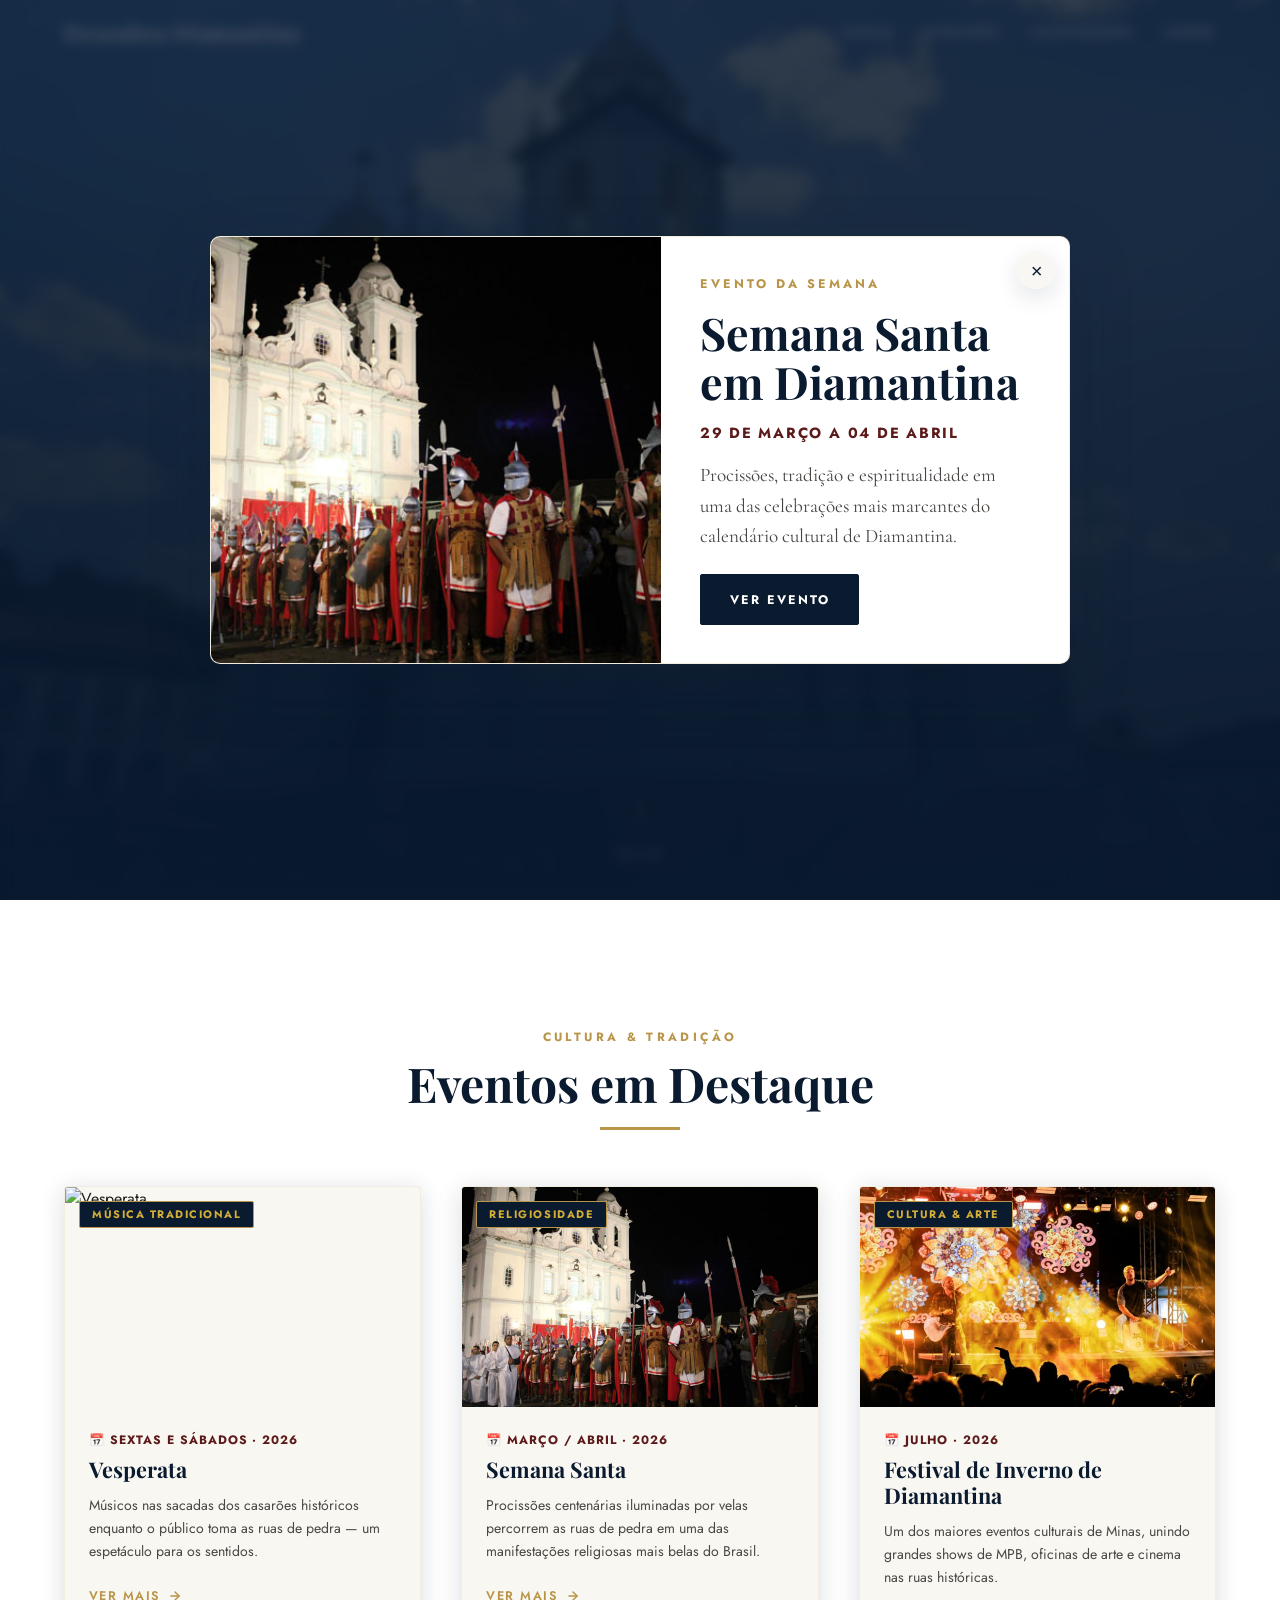
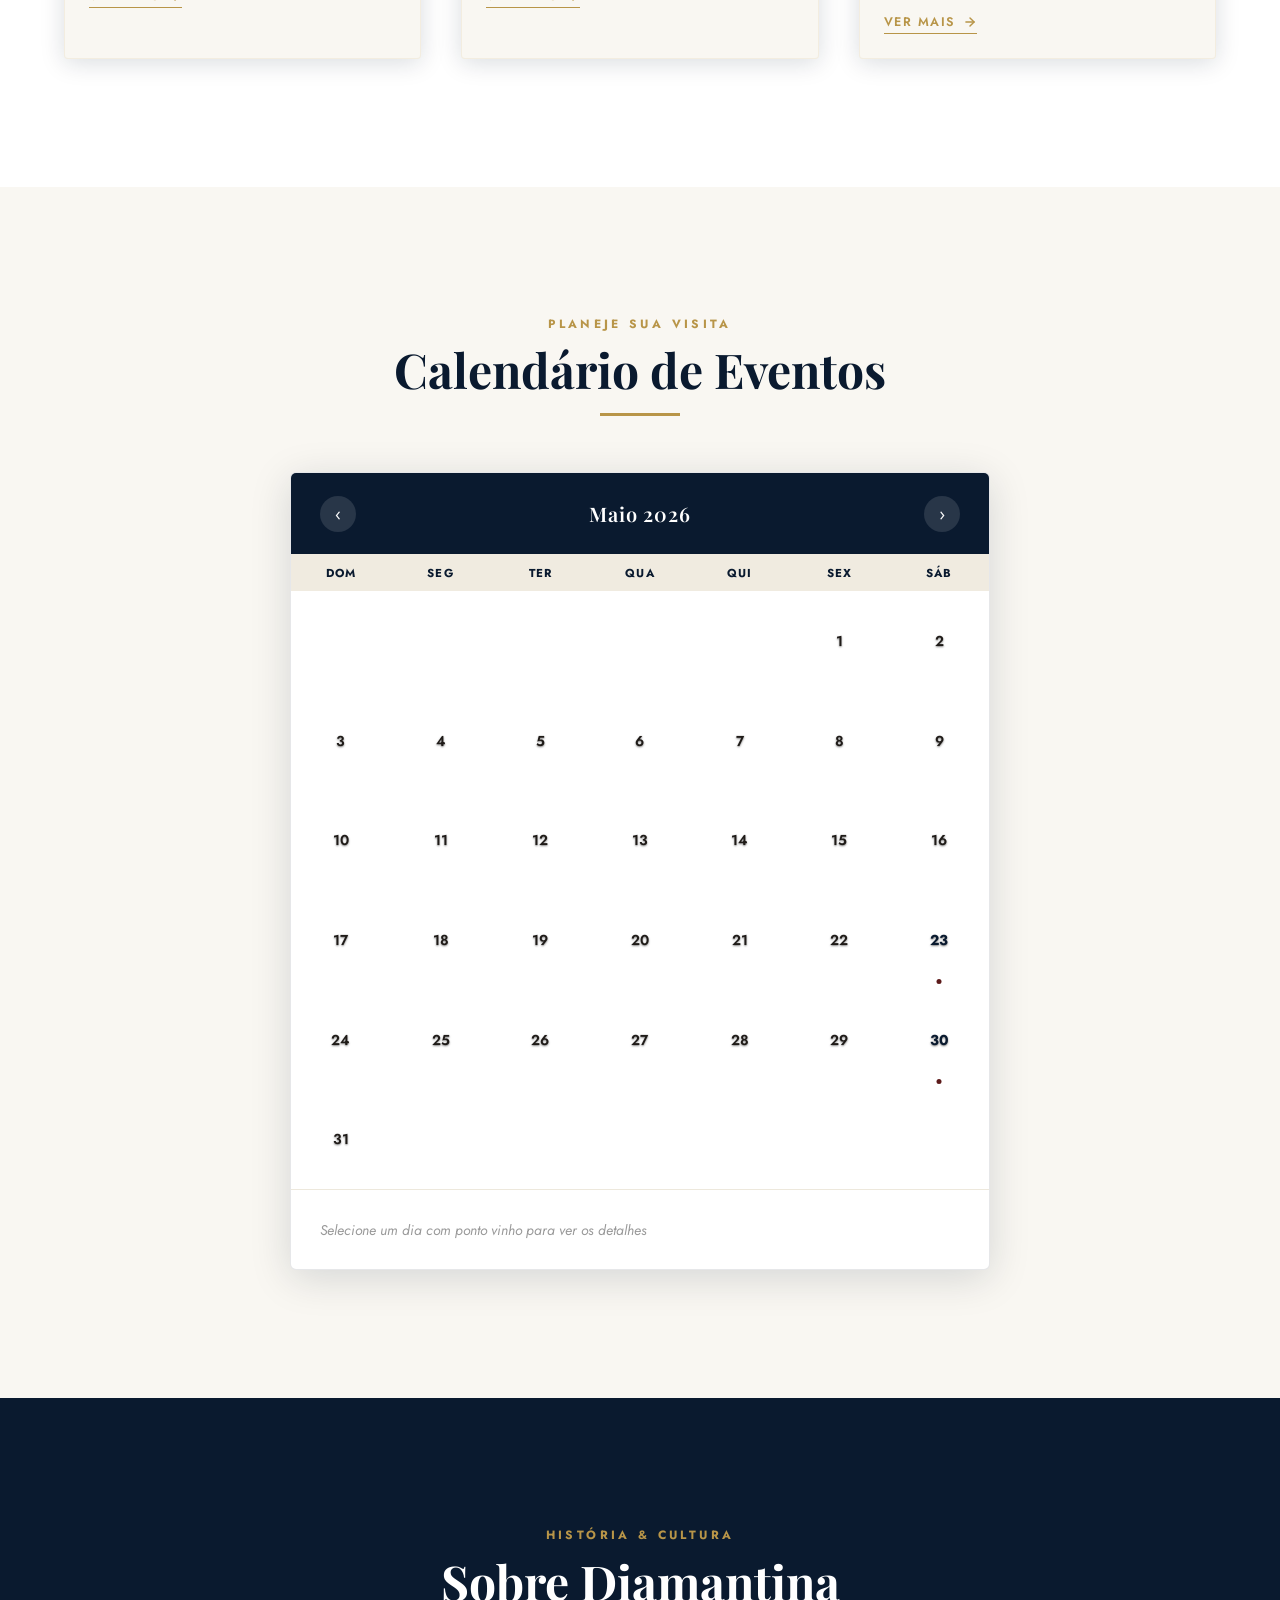
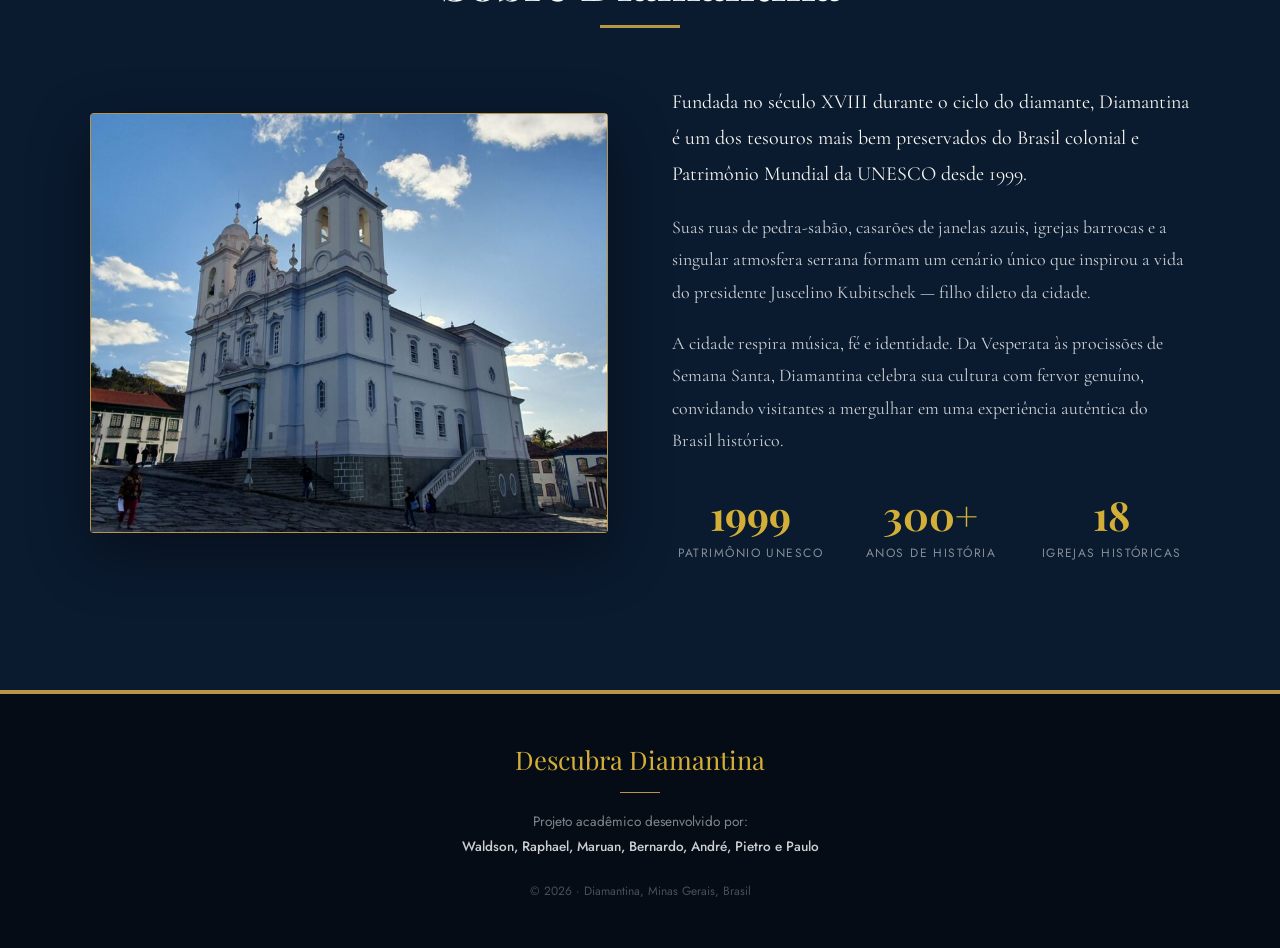
==== DescubraDiamantina.html @ 0cb68743 "inicial" ====
<!DOCTYPE html>
<html lang="pt-BR">
<head>
  <meta charset="UTF-8" />
  <meta name="viewport" content="width=device-width, initial-scale=1.0"/>
  <title>Descubra Diamantina</title>
  <link href="https://fonts.googleapis.com/css2?family=Playfair+Display:ital,wght@0,400;0,600;0,700;1,400;1,600&family=Cormorant+Garamond:wght@300;400;500&family=Jost:wght@300;400;500&display=swap" rel="stylesheet"/>
  <style>
/* ── RESET & BASE ── */
    *, *::before, *::after { box-sizing: border-box; margin: 0; padding: 0; }
    :root {
      --bege:      #F9F7F2; 
      --branco:     #FFFFFF;
      --azul:       #0A1A2F; 
      --dourado:    #B89548; 
      --dourado-claro: #D4AF37;
      --vinho:      #5C1A1A; 
      --texto:      #1F1B18;
      --sombra:     rgba(10, 26, 47, 0.15);
    }
    html { scroll-behavior: smooth; }
    body {
      font-family: 'Jost', sans-serif;
      background: var(--bege);
      color: var(--texto);
      overflow-x: hidden;
    }
    img { display: block; max-width: 100%; }
    button { cursor: pointer; border: none; background: none; font-family: inherit; }

    /* ── SCROLLBAR ── */
    ::-webkit-scrollbar { width: 6px; }
    ::-webkit-scrollbar-track { background: var(--bege); }
    ::-webkit-scrollbar-thumb { background: var(--dourado); border-radius: 3px; }

    /* 
       HEADER / NAV
     */
    #header {
      position: fixed; top: 0; left: 0; width: 100%; z-index: 900;
      padding: 18px 5vw;
      display: flex; align-items: center; justify-content: space-between;
      transition: all .4s ease;
    }
    #header.scrolled {
      background: var(--azul);
      backdrop-filter: blur(14px);
      box-shadow: 0 4px 24px rgba(0,0,0,0.3);
      padding: 12px 5vw;
    }
    .logo {
      font-family: 'Playfair Display', serif;
      font-size: 1.35rem;
      font-weight: 700;
      color: var(--branco);
      letter-spacing: .04em;
      transition: color .4s;
      text-decoration: none;
    }

    nav { display: flex; gap: 2rem; align-items: center; }
    nav a {
      font-size: .85rem;
      font-weight: 500;
      letter-spacing: .12em;
      text-transform: uppercase;
      color: rgba(255,255,255,.85);
      text-decoration: none;
      position: relative;
      transition: color .3s;
    }
    nav a::after {
      content: ''; position: absolute; bottom: -3px; left: 0;
      width: 0; height: 1px; background: var(--dourado);
      transition: width .35s ease;
    }
    nav a:hover { color: var(--dourado-claro); }
    nav a:hover::after { width: 100%; }

    /* hamburger */
    .hamburger { display: none; flex-direction: column; gap: 5px; padding: 4px; }
    .hamburger span {
      display: block; width: 24px; height: 2px; background: var(--branco);
      border-radius: 2px; transition: all .3s;
    }
    .mobile-menu {
      display: none; position: fixed; top: 0; left: 0; width: 100%; height: 100vh;
      background: var(--azul); z-index: 800; flex-direction: column;
      align-items: center; justify-content: center; gap: 2.5rem;
    }
    .mobile-menu.open { display: flex; }
    .mobile-menu a {
      font-family: 'Playfair Display', serif; font-size: 2rem;
      color: var(--branco); text-decoration: none; letter-spacing: .04em;
      transition: color .3s;
    }
    .mobile-menu a:hover { color: var(--dourado); }
    .mobile-menu .close-btn {
      position: absolute; top: 24px; right: 5vw;
      font-size: 2rem; color: var(--branco); line-height: 1;
      transition: color .3s;
    }
    .mobile-menu .close-btn:hover { color: var(--dourado); }

    /* 
       HERO
     */
    #hero {
      position: relative; height: 100vh; min-height: 600px;
      display: flex; align-items: center; justify-content: center;
      overflow: hidden;
    }
    
    .background-section {
      position: absolute;
      inset: 0;
      z-index: 0;
      width: 100%;
      height: 100%;
      overflow: hidden;
      will-change: transform;
    }

    .background-section video {
      width: 100%;
      height: 100%;
      object-fit: cover;
      object-position: center;
      position: absolute;
      top: 0;
      left: 0;
    }
    
    .hero-overlay {
      position: absolute; inset: 0; z-index: 1;
      background: linear-gradient(to bottom, rgba(10, 26, 47, 0.4) 0%, var(--azul) 100%);
    }
    .hero-content {
      position: relative; z-index: 2;
      text-align: center; padding: 0 5vw;
      animation: fadeUp .9s ease both;
    }
    .hero-eyebrow {
      font-size: .78rem; letter-spacing: .3em; text-transform: uppercase;
      color: var(--dourado-claro); margin-bottom: 1.2rem;
      font-weight: 600;
    }
    .hero-title {
      font-family: 'Playfair Display', serif;
      font-size: clamp(2.8rem, 7vw, 5.5rem);
      font-weight: 700; line-height: 1.08;
      color: var(--branco);
      margin-bottom: 1.2rem;
    }
    .hero-title em { font-style: italic; color: var(--dourado); }
    .hero-sub {
      font-family: 'Cormorant Garamond', serif;
      font-size: clamp(1rem, 2vw, 1.35rem);
      color: rgba(255,255,255,.78);
      max-width: 540px; margin: 0 auto 2.4rem;
      font-weight: 300; line-height: 1.6;
    }
    .btn-hero {
      display: inline-flex; align-items: center; gap: .6rem;
      padding: .85rem 2.2rem;
      background: var(--dourado); color: var(--branco);
      font-size: .82rem; font-weight: 700; letter-spacing: .15em;
      text-transform: uppercase; border-radius: 2px;
      transition: all .3s;
      box-shadow: 0 8px 32px rgba(184, 149, 72, 0.3);
    }
    .btn-hero:hover {
      background: transparent; border: 1px solid var(--dourado);
      transform: translateY(-2px);
    }
    .hero-scroll-hint {
      position: absolute; bottom: 2.4rem; left: 50%; transform: translateX(-50%);
      z-index: 2; display: flex; flex-direction: column; align-items: center; gap: .5rem;
      color: rgba(255,255,255,.55); font-size: .72rem; letter-spacing: .18em;
      text-transform: uppercase; animation: bounce 2.4s infinite;
    }
    .scroll-line {
      width: 1px; height: 36px; background: linear-gradient(to bottom, var(--dourado), transparent);
    }

    /* 
       SECTION COMMONS
     */
    section { padding: 8rem 5vw; }
    .section-header { text-align: center; margin-bottom: 3.5rem; }
    .section-tag {
      font-size: .75rem; letter-spacing: .28em; text-transform: uppercase;
      color: var(--dourado); font-weight: 700; display: block; margin-bottom: .6rem;
    }
    .section-title {
      font-family: 'Playfair Display', serif;
      font-size: clamp(2rem, 4vw, 3rem);
      font-weight: 700; color: var(--azul);
      line-height: 1.15;
    }
    .section-divider {
      width: 80px; height: 3px;
      background: var(--dourado);
      margin: 1rem auto 0;
    }
    .fade-in { opacity: 0; transform: translateY(28px); transition: opacity .7s ease, transform .7s ease; }
    .fade-in.visible { opacity: 1; transform: translateY(0); }

    /* 
       EVENTS GRID
     */
    #eventos { background: var(--branco); }
    .events-grid {
      display: grid;
      grid-template-columns: repeat(auto-fill, minmax(300px, 1fr));
      gap: 2.5rem;
      max-width: 1200px; margin: 0 auto;
    }
    .event-card {
      background: var(--bege);
      border-radius: 4px;
      overflow: hidden;
      border: 1px solid rgba(184, 149, 72, 0.1);
      box-shadow: 0 4px 24px var(--sombra);
      transition: all .35s ease;
      cursor: pointer;
    }
    .event-card:hover { transform: translateY(-6px); box-shadow: 0 16px 48px rgba(10, 26, 47, 0.15); }
    .card-img-wrap {
      overflow: hidden; height: 220px; position: relative;
    }
    .card-img-wrap img {
      width: 100%; height: 100%; object-fit: cover;
      transition: transform .55s ease;
    }
    .event-card:hover .card-img-wrap img { transform: scale(1.07); }
    .card-badge {
      position: absolute; top: 14px; left: 14px;
      background: var(--azul); color: var(--dourado-claro);
      font-size: .68rem; font-weight: 700; letter-spacing: .14em;
      text-transform: uppercase; padding: .28rem .75rem;
      border: 1px solid var(--dourado); border-radius: 2px;
    }
    .card-body { padding: 1.5rem; }
    .card-date {
      font-size: .76rem; color: var(--vinho); letter-spacing: .08em;
      text-transform: uppercase; margin-bottom: .5rem; font-weight: 700;
    }
    .card-title {
      font-family: 'Playfair Display', serif;
      font-size: 1.35rem; font-weight: 700;
      color: var(--azul); margin-bottom: .7rem; line-height: 1.2;
    }
    .card-desc {
      font-size: .88rem; line-height: 1.65;
      color: var(--texto); margin-bottom: 1.2rem; opacity: 0.8;
    }
    .btn-card {
      display: inline-flex; align-items: center; gap: .45rem;
      font-size: .78rem; font-weight: 600; letter-spacing: .12em;
      text-transform: uppercase; color: var(--dourado);
      border-bottom: 1.5px solid var(--dourado);
      padding-bottom: 2px;
      transition: all .3s;
    }
    .btn-card:hover { gap: .75rem; color: var(--azul); border-bottom-color: var(--azul); }
    .btn-card svg { transition: transform .3s; }
    .btn-card:hover svg { transform: translateX(3px); }

    /* 
       MODAL
     */
    .modal-overlay {
      position: fixed; inset: 0; z-index: 1000;
      background: rgba(10, 26, 47, 0.85);
      backdrop-filter: blur(8px);
      display: flex; align-items: center; justify-content: center;
      padding: 2rem 5vw;
      opacity: 0; pointer-events: none;
      transition: opacity .35s ease;
    }
    .modal-overlay.open { opacity: 1; pointer-events: all; }
    .modal {
      background: var(--branco);
      border-radius: 4px;
      max-width: 760px; width: 100%;
      max-height: 90vh; overflow-y: auto;
      box-shadow: 0 32px 80px rgba(10, 26, 47, 0.45);
      transform: translateY(28px) scale(.97);
      transition: transform .4s cubic-bezier(.16,1,.3,1);
      position: relative;
    }
    .modal-overlay.open .modal { transform: translateY(0) scale(1); }
    .modal-img { width: 100%; height: 300px; object-fit: cover; }
    .modal-close {
      position: absolute; top: 14px; right: 14px;
      width: 36px; height: 36px; border-radius: 50%;
      background: var(--bege);
      display: flex; align-items: center; justify-content: center;
      font-size: 1.1rem; color: var(--azul);
      transition: background .3s, transform .3s;
      z-index: 2;
    }
    .modal-close:hover { background: var(--dourado-claro); transform: rotate(90deg); color: var(--branco); }
    .modal-body { padding: 2rem 2.4rem 2.4rem; }
    .modal-tag {
      font-size: .75rem; letter-spacing: .22em; text-transform: uppercase;
      color: var(--dourado); font-weight: 700; margin-bottom: .5rem;
    }
    .modal-title {
      font-family: 'Playfair Display', serif;
      font-size: 2rem; font-weight: 700;
      color: var(--azul); margin-bottom: 1rem; line-height: 1.15;
    }
    .modal-desc {
      font-family: 'Cormorant Garamond', serif;
      font-size: 1.15rem; line-height: 1.7;
      color: var(--texto); margin-bottom: 1.5rem;
    }
    .modal-meta {
      display: flex; flex-wrap: wrap; gap: .75rem 1.5rem;
      padding: 1.2rem; background: var(--bege); border-radius: 4px;
      margin-bottom: 1.5rem; border: 1px solid rgba(184, 149, 72, 0.1);
    }
    .modal-meta-item {
      display: flex; align-items: center; gap: .5rem;
      font-size: .84rem; color: var(--vinho); font-weight: 600;
    }
    .modal-meta-item span { color: var(--texto); font-weight: 500; }
    .modal-tabs {
      display: flex;
      gap: .75rem;
      margin-bottom: 1.2rem;
      border-bottom: 1px solid rgba(184, 149, 72, 0.18);
      padding-bottom: .9rem;
    }
    .modal-tab {
      padding: .55rem 1rem;
      border: 1px solid rgba(184, 149, 72, 0.28);
      border-radius: 999px;
      color: var(--azul);
      font-size: .78rem;
      font-weight: 700;
      letter-spacing: .12em;
      text-transform: uppercase;
      transition: all .3s ease;
    }
    .modal-tab:hover {
      background: rgba(184, 149, 72, 0.08);
      color: var(--dourado);
    }
    .modal-tab.active {
      background: var(--azul);
      border-color: var(--azul);
      color: var(--branco);
    }
    .modal-tab-panel[hidden] { display: none; }
    .modal-curiosidades h4 {
      font-family: 'Playfair Display', serif;
      font-size: 1.05rem; color: var(--azul);
      margin-bottom: .75rem; font-weight: 600;
    }
    .modal-curiosidades ul { list-style: none; display: flex; flex-direction: column; gap: .5rem; }
    .modal-curiosidades li {
      font-size: .88rem; line-height: 1.6;
      color: var(--texto); padding-left: 1.2rem; position: relative; opacity: 0.85;
    }
    .modal-curiosidades li::before {
      content: '◆'; position: absolute; left: 0;
      color: var(--dourado); font-size: .55rem; top: .3em;
    }

    /* 
       CALENDAR
     */
    #calendario { background: var(--bege); }
    .calendar-wrap {
      max-width: 700px; margin: 0 auto;
      background: var(--branco);
      border-radius: 6px;
      box-shadow: 0 8px 40px var(--sombra);
      overflow: hidden; border: 1px solid rgba(10, 26, 47, 0.1);
    }
    .cal-header {
      background: var(--azul);
      padding: 1.4rem 1.8rem;
      display: flex; align-items: center; justify-content: space-between;
    }
    .cal-nav {
      width: 36px; height: 36px; border-radius: 50%;
      background: rgba(255,255,255,.12); color: var(--branco);
      font-size: 1.1rem; display: flex; align-items: center; justify-content: center;
      transition: background .3s;
    }
    .cal-nav:hover { background: var(--dourado); }
    .cal-month-year {
      font-family: 'Playfair Display', serif;
      font-size: 1.25rem; color: var(--branco); font-weight: 600;
      letter-spacing: .04em; text-transform: capitalize;
    }
    .cal-weekdays {
      display: grid; grid-template-columns: repeat(7, 1fr);
      background: #f0ebe0;
    }
    .cal-weekday {
      text-align: center; padding: .65rem 0;
      font-size: .72rem; font-weight: 700; letter-spacing: .1em;
      text-transform: uppercase; color: var(--azul);
    }
    .cal-days { display: grid; grid-template-columns: repeat(7, 1fr); }
    .cal-day {
      aspect-ratio: 1; display: flex; flex-direction: column;
      align-items: center; justify-content: center;
      font-size: .9rem; position: relative;
      cursor: pointer; transition: all .25s;
      overflow: hidden;
      z-index: 1;
      font-weight: 600;
      text-shadow: 0 1px 2px rgba(0,0,0,0.5);
      border-radius: 0;
    }
    .cal-thumb {
      position: absolute;
      inset: 0;
      width: 100%;
      height: 100%;
      object-fit: cover;
      opacity: 0.25;
      z-index: 0;
    }
    .cal-day:hover:not(.empty) { background: #f0ebe0; }
    .cal-day.empty { cursor: default; }
    .cal-day.today {
      color: var(--dourado); font-weight: 700;
    }
    .cal-day.has-event { color: var(--azul); font-weight: 700; }
    .cal-day.has-event::after {
      content: ''; position: absolute; bottom: 6px; left: 50%; transform: translateX(-50%);
      width: 5px; height: 5px; border-radius: 50%; background: var(--vinho);
    }
    .cal-day.selected { background: var(--dourado); color: var(--branco) !important; font-weight: 700; border-radius: 2px; }
    .cal-day.selected::after { display: none; }
    .cal-event-preview {
      padding: 1.5rem 1.8rem;
      border-top: 1px solid #ede8dc;
      min-height: 80px;
      display: flex; align-items: center; gap: 1rem;
    }
    .cal-event-item {
      display: flex;
      align-items: flex-start;
      gap: .8rem;
    }
    .cal-event-dot { width: 8px; height: 8px; border-radius: 50%; background: var(--vinho); flex-shrink: 0; margin-top: .45rem; }
    .cal-event-name { font-family: 'Playfair Display', serif; font-size: 1rem; font-weight: 600; color: var(--azul); }
    .cal-event-info { font-size: .8rem; color: var(--texto); margin-top: .2rem; opacity: 0.7; }
    .cal-no-event { font-size: .88rem; color: #999; font-style: italic; }
    .modal-dicas h4 {
      font-family: 'Playfair Display', serif;
      font-size: 1.05rem;
      color: var(--azul);
      margin-bottom: .75rem;
      font-weight: 600;
    }
    .modal-dicas ul { list-style: none; display: flex; flex-direction: column; gap: .5rem; }
    .modal-dicas li {
      font-size: .9rem;
      line-height: 1.6;
      color: var(--texto);
      padding-left: 1.2rem;
      position: relative;
      opacity: 0.9;
    }
    .modal-dicas li::before {
      content: '◆';
      position: absolute;
      left: 0;
      color: var(--dourado);
      font-size: .55rem;
      top: .3em;
    }
    .modal-dicas a {
      color: var(--vinho);
      font-weight: 600;
      text-decoration: none;
      border-bottom: 1px solid rgba(92, 26, 26, 0.35);
      transition: color .3s ease, border-color .3s ease;
    }
    .modal-dicas a:hover {
      color: var(--dourado);
      border-color: var(--dourado);
    }

    /* 
       EVENTO DA SEMANA
     */
    .evento-semana-overlay {
      position: fixed;
      inset: 0;
      z-index: 1100;
      display: flex;
      align-items: center;
      justify-content: center;
      padding: 2rem 5vw;
      background: rgba(10, 26, 47, 0.72);
      backdrop-filter: blur(6px);
      opacity: 0;
      pointer-events: none;
      transition: opacity .35s ease;
    }
    .evento-semana-overlay.open {
      opacity: 1;
      pointer-events: auto;
    }
    .evento-semana-card {
      width: min(100%, 860px);
      display: grid;
      grid-template-columns: minmax(280px, 1.05fr) minmax(280px, .95fr);
      background: var(--branco);
      border-radius: 10px;
      overflow: hidden;
      border: 1px solid rgba(184, 149, 72, 0.18);
      box-shadow: 0 22px 60px rgba(10, 26, 47, 0.25);
      transform: scale(.96);
      transition: transform .35s ease;
      position: relative;
    }
    .evento-semana-overlay.open .evento-semana-card { transform: scale(1); }
    .evento-semana-close {
      position: absolute;
      top: 14px;
      right: 14px;
      width: 38px;
      height: 38px;
      border-radius: 50%;
      background: rgba(249, 247, 242, 0.92);
      color: var(--azul);
      display: flex;
      align-items: center;
      justify-content: center;
      font-size: 1.2rem;
      line-height: 1;
      z-index: 2;
      box-shadow: 0 8px 24px rgba(10, 26, 47, 0.12);
      transition: background .3s ease, color .3s ease, transform .3s ease;
    }
    .evento-semana-close:hover {
      background: var(--azul);
      color: var(--branco);
      transform: rotate(90deg);
    }
    .evento-semana-media {
      min-height: 320px;
      background: var(--azul);
    }
    .evento-semana-media img {
      width: 100%;
      height: 100%;
      object-fit: cover;
    }
    .evento-semana-content {
      padding: 2.4rem;
      display: flex;
      flex-direction: column;
      justify-content: center;
      gap: 1rem;
    }
    .evento-semana-kicker {
      font-size: .78rem;
      letter-spacing: .24em;
      text-transform: uppercase;
      color: var(--dourado);
      font-weight: 700;
    }
    .evento-semana-title {
      font-family: 'Playfair Display', serif;
      font-size: clamp(2rem, 4vw, 2.8rem);
      line-height: 1.08;
      color: var(--azul);
    }
    .evento-semana-date {
      font-size: .92rem;
      letter-spacing: .12em;
      text-transform: uppercase;
      color: var(--vinho);
      font-weight: 700;
    }
    .evento-semana-text {
      font-family: 'Cormorant Garamond', serif;
      font-size: 1.2rem;
      line-height: 1.6;
      color: rgba(31, 27, 24, 0.82);
    }
    .evento-semana-btn {
      display: inline-flex;
      align-items: center;
      justify-content: center;
      align-self: flex-start;
      margin-top: .4rem;
      padding: .95rem 1.8rem;
      background: var(--azul);
      color: var(--branco);
      border: 1px solid var(--azul);
      border-radius: 2px;
      font-size: .78rem;
      letter-spacing: .16em;
      text-transform: uppercase;
      font-weight: 700;
      transition: background .3s ease, color .3s ease, transform .3s ease;
    }
    .evento-semana-btn:hover {
      background: transparent;
      color: var(--azul);
      transform: translateY(-1px);
    }

    /* 
       ABOUT
     */
    #sobre { background: var(--azul); color: var(--branco); }
    #sobre .section-title { color: var(--branco); }
    #sobre .section-tag { color: var(--dourado); }
    #sobre .section-divider { background: var(--dourado); }
    .about-grid {
      display: grid; grid-template-columns: 1fr 1fr;
      gap: 4rem; align-items: center;
      max-width: 1100px; margin: 0 auto;
    }
    .about-img-wrap {
      position: relative; border-radius: 4px; overflow: hidden;
      box-shadow: 0 20px 60px rgba(0,0,0,.4);
    }
    .about-img-wrap img { width: 100%; height: 420px; object-fit: cover; border: 1px solid var(--dourado); }
    
    .about-text p {
      font-family: 'Cormorant Garamond', serif;
      font-size: 1.12rem; line-height: 1.8;
      color: rgba(255,255,255,0.8); margin-bottom: 1.2rem;
    }
    .about-text p:first-of-type {
      font-size: 1.25rem; color: var(--bege); font-weight: 400;
    }
    .about-stats {
      display: grid; grid-template-columns: repeat(3, 1fr);
      gap: 1.5rem; margin-top: 2rem;
    }
    .stat-item { text-align: center; }
    .stat-num {
      font-family: 'Playfair Display', serif;
      font-size: 2.5rem; font-weight: 700; color: var(--dourado-claro);
    }
    .stat-label { font-size: .75rem; letter-spacing: .12em; text-transform: uppercase; color: rgba(255,255,255,0.5); margin-top: .2rem; }

    /* 
       FOOTER
     */
    footer {
      background: #050C16;
      padding: 3rem 5vw;
      text-align: center;
      border-top: 4px solid var(--dourado);
    }
    .footer-logo {
      font-family: 'Playfair Display', serif;
      font-size: 1.6rem; color: var(--dourado-claro);
      margin-bottom: 1rem; display: block;
    }
    .footer-divider { width: 40px; height: 1px; background: var(--dourado); margin: 1rem auto; }
    .footer-credits { font-size: .85rem; color: rgba(255,255,255,.5); line-height: 1.8; }
    .footer-credits strong { color: rgba(255,255,255,.8); font-weight: 500; }
    .footer-year { font-size: .75rem; color: rgba(255,255,255,.28); margin-top: 1.5rem; }

    /* 
       ANIMATIONS
     */
    @keyframes fadeUp {
      from { opacity: 0; transform: translateY(36px); }
      to   { opacity: 1; transform: translateY(0); }
    }
    @keyframes bounce {
      0%, 100% { transform: translateX(-50%) translateY(0); }
      50%       { transform: translateX(-50%) translateY(8px); }
    }

    /* 
       RESPONSIVE
     */
    @media (max-width: 768px) {
      nav { display: none; }
      .hamburger { display: flex; }
      .evento-semana-card { grid-template-columns: 1fr; max-width: 560px; }
      .evento-semana-media { min-height: 240px; }
      .evento-semana-content { padding: 2rem 1.5rem; }
      .about-grid { grid-template-columns: 1fr; gap: 2.5rem; }
      .about-img-wrap img { height: 260px; }
      .about-stats { grid-template-columns: repeat(3, 1fr); gap: .75rem; }
      .stat-num { font-size: 1.6rem; }
      .modal-body { padding: 1.4rem; }
      .modal-title { font-size: 1.5rem; }
      .modal-img { height: 220px; }
      section { padding: 4rem 5vw; }
    }
    @media (max-width: 480px) {
      .evento-semana-overlay { padding: 1.25rem; }
      .evento-semana-media { min-height: 210px; }
      .evento-semana-text { font-size: 1.08rem; }
      .evento-semana-btn { width: 100%; text-align: center; }
      .hero-title { font-size: 2.4rem; }
      .about-stats { grid-template-columns: repeat(3, 1fr); }
    }

  </style>
</head>
<body>

<header id="header">
  <a class="logo" href="#hero">Descubra Diamantina</a>
  <nav>
    <a href="#hero">Início</a>
    <a href="#eventos">Eventos</a>
    <a href="#calendario">Calendário</a>
    <a href="#sobre">Sobre</a>
  </nav>
  <button class="hamburger" id="hamburgerBtn" aria-label="Menu">
    <span></span><span></span><span></span>
  </button>
</header>

<div class="mobile-menu" id="mobileMenu">
  <button class="close-btn" id="closeMenu">✕</button>
  <a href="#hero" class="mob-link">Início</a>
  <a href="#eventos" class="mob-link">Eventos</a>
  <a href="#calendario" class="mob-link">Calendário</a>
  <a href="#sobre" class="mob-link">Sobre</a>
</div>

<section id="hero">
  <div class="background-section" id="heroBg">
     <video id="heroVideo" poster="./.imagens/catedral.png" autoplay loop muted playsinline preload="none" data-src=".imagens/Video.mp4" aria-label="Vídeo de destaque de Diamantina"></video>
  </div>
  <div class="hero-overlay"></div>
  <div class="hero-content">
    <p class="hero-eyebrow">Patrimônio da Humanidade · UNESCO</p>
    <h1 class="hero-title">Viva a cultura de<br><em>Diamantina</em></h1>
    <p class="hero-sub">Casarões coloniais, serras e uma tradição musical única aguardam você nas ruas de pedra da cidade de JK.</p>
    <button class="btn-hero" onclick="document.getElementById('eventos').scrollIntoView({behavior:'smooth'})">
      <svg width="16" height="16" viewBox="0 0 24 24" fill="none" stroke="currentColor" stroke-width="2.5" stroke-linecap="round" stroke-linejoin="round"><circle cx="12" cy="12" r="10"/><line x1="12" y1="8" x2="12" y2="16"/><line x1="8" y1="12" x2="16" y2="12"/></svg>
      Explorar Eventos
    </button>
  </div>
  <div class="hero-scroll-hint">
    <div class="scroll-line"></div>
    <span>Rolar</span>
  </div>
</section>

<section id="eventos">
  <div class="section-header fade-in">
    <span class="section-tag">Cultura &amp; Tradição</span>
    <h2 class="section-title">Eventos em Destaque</h2>
    <div class="section-divider"></div>
  </div>
  <div class="events-grid" id="eventsGrid"></div>
</section>

<div class="evento-semana-overlay" id="eventoSemanaOverlay" aria-hidden="true">
  <div class="evento-semana-card" role="dialog" aria-modal="true" aria-labelledby="eventoSemanaTitulo">
    <button class="evento-semana-close" id="eventoSemanaClose" type="button" aria-label="Fechar destaque do evento">&times;</button>
    <div class="evento-semana-media">
      <img src="./.imagens/semana santa.png" alt="Semana Santa em Diamantina" loading="eager" decoding="async"/>
    </div>
    <div class="evento-semana-content">
      <span class="evento-semana-kicker">Evento da Semana</span>
      <h2 class="evento-semana-title" id="eventoSemanaTitulo">Semana Santa em Diamantina</h2>
      <p class="evento-semana-date">29 de Mar&ccedil;o a 04 de Abril</p>
      <p class="evento-semana-text">Prociss&otilde;es, tradi&ccedil;&atilde;o e espiritualidade em uma das celebra&ccedil;&otilde;es mais marcantes do calend&aacute;rio cultural de Diamantina.</p>
      <button class="evento-semana-btn" id="eventoSemanaVerEvento" type="button">Ver evento</button>
    </div>
  </div>
</div>

<div class="modal-overlay" id="modalOverlay">
  <div class="modal" id="modal">
    <button class="modal-close" id="modalClose">✕</button>
    <img class="modal-img" id="modalImg" src="" alt="" decoding="async"/>
    <div class="modal-body">
      <p class="modal-tag" id="modalTag"></p>
      <h2 class="modal-title" id="modalTitle"></h2>
      <p class="modal-desc" id="modalDesc"></p>
      <div class="modal-tabs" id="modalTabs" hidden>
        <button class="modal-tab active" id="modalTabInfo" data-tab="info" type="button">Informações</button>
        <button class="modal-tab" id="modalTabDicas" data-tab="dicas" type="button">Dicas de moradores</button>
      </div>
      <div class="modal-tab-panel" id="modalPanelInfo">
        <div class="modal-meta" id="modalMeta"></div>
        <div class="modal-curiosidades" id="modalCuriosas"></div>
      </div>
      <div class="modal-tab-panel modal-dicas" id="modalPanelDicas" hidden></div>
    </div>
  </div>
</div>

<section id="calendario">
  <div class="section-header fade-in">
    <span class="section-tag">Planeje sua Visita</span>
    <h2 class="section-title">Calendário de Eventos</h2>
    <div class="section-divider"></div>
  </div>
  <div class="calendar-wrap fade-in">
    <div class="cal-header">
      <button class="cal-nav" id="calPrev">&#8249;</button>
      <span class="cal-month-year" id="calMonthYear"></span>
      <button class="cal-nav" id="calNext">&#8250;</button>
    </div>
    <div class="cal-weekdays">
      <div class="cal-weekday">Dom</div>
      <div class="cal-weekday">Seg</div>
      <div class="cal-weekday">Ter</div>
      <div class="cal-weekday">Qua</div>
      <div class="cal-weekday">Qui</div>
      <div class="cal-weekday">Sex</div>
      <div class="cal-weekday">Sáb</div>
    </div>
    <div class="cal-days" id="calDays"></div>
    <div class="cal-event-preview" id="calPreview">
      <span class="cal-no-event">Selecione um dia com ponto vinho para ver os detalhes</span>
    </div>
  </div>
</section>

<section id="sobre">
  <div class="section-header fade-in">
    <span class="section-tag">História &amp; Cultura</span>
    <h2 class="section-title">Sobre Diamantina</h2>
    <div class="section-divider"></div>
  </div>
  <div class="about-grid">
    <div class="about-img-wrap fade-in">
      <img src="./.imagens/catedral.png" alt="Catedral de Diamantina" loading="lazy" decoding="async"/>
    </div>
    <div class="about-text fade-in">
      <p>Fundada no século XVIII durante o ciclo do diamante, Diamantina é um dos tesouros mais bem preservados do Brasil colonial e Patrimônio Mundial da UNESCO desde 1999.</p>
      <p>Suas ruas de pedra-sabão, casarões de janelas azuis, igrejas barrocas e a singular atmosfera serrana formam um cenário único que inspirou a vida do presidente Juscelino Kubitschek — filho dileto da cidade.</p>
      <p>A cidade respira música, fé e identidade. Da Vesperata às procissões de Semana Santa, Diamantina celebra sua cultura com fervor genuíno, convidando visitantes a mergulhar em uma experiência autêntica do Brasil histórico.</p>
      <div class="about-stats">
        <div class="stat-item">
          <div class="stat-num">1999</div>
          <div class="stat-label">Patrimônio UNESCO</div>
        </div>
        <div class="stat-item">
          <div class="stat-num">300+</div>
          <div class="stat-label">Anos de história</div>
        </div>
        <div class="stat-item">
          <div class="stat-num">18</div>
          <div class="stat-label">Igrejas históricas</div>
        </div>
      </div>
    </div>
  </div>
</section>

<footer>
  <span class="footer-logo">Descubra Diamantina</span>
  <div class="footer-divider"></div>
  <p class="footer-credits">
    Projeto acadêmico desenvolvido por:<br>
    <strong>Waldson, Raphael, Maruan, Bernardo, André, Pietro e Paulo</strong>
  </p>
  <p class="footer-year">© 2026 · Diamantina, Minas Gerais, Brasil</p>
</footer>

<script>
/* 
   DATA — eventos mockados
 */
const EVENTOS = [
  {
    id: 1,
    tag: 'Música Tradicional',
    nome: 'Vesperata',
    dataTexto: 'Sextas e sábados · 2026',
    desc: 'Músicos nas sacadas dos casarões históricos enquanto o público toma as ruas de pedra — um espetáculo para os sentidos.',
    descCompleta: 'A Vesperata é um dos eventos mais tradicionais de Diamantina, onde músicos se apresentam nas sacadas dos casarões históricos enquanto o público acompanha das ruas de pedra, criando uma experiência única que une música, arquitetura e convivência. O espetáculo acontece ao entardecer, com a luz dourada do sol tingindo as fachadas coloniais e criando uma atmosfera verdadeiramente mágica.',
    img: './.imagens/vesperata.png',  
    local: 'Centro Histórico — Rua da Quitanda',
    horario: 'A partir das 17h30',
    data: 'Sextas e sábados, ao longo de 2026',
    curiosidades: [
      'O público pode reger a orquestra ao final de cada apresentação com batutas distribuídas.',
      'A tradição teve início no início dos anos 1990 como valorização da cultura local.',
      'O evento já recebeu turistas de mais de 40 países diferentes.',
      'As músicas vão do barroco ao forró, surpreendendo sempre o público.',
    ],
    dicasMoradores: {
      titulo: 'Restaurantes para ir',
      itens: [
        { nome: 'Cafe Baiuca', link: 'https://www.instagram.com/cafebaiuca/' }
      ]
    },
    calDays: [
      { month: 4, day: 11 }, { month: 4, day: 25 },
      { month: 5, day: 23 }, { month: 5, day: 30 },
      { month: 6, day: 13 }, { month: 6, day: 20 }, { month: 6, day: 27 },
      { month: 7, day: 4 }, { month: 7, day: 11 },
      { month: 8, day: 8 }, { month: 8, day: 15 }, { month: 8, day: 29 },
      { month: 9, day: 19 }, { month: 9, day: 26 },
      { month: 10, day: 10 }, { month: 10, day: 17 }
    ],
  },
  {
    id: 2,
    tag: 'Religiosidade',
    nome: 'Semana Santa',
    dataTexto: 'Março / Abril · 2026',
    desc: 'Procissões centenárias iluminadas por velas percorrem as ruas de pedra em uma das manifestações religiosas mais belas do Brasil.',
    descCompleta: 'A Semana Santa de Diamantina é uma das mais belas e emocionantes do país. Procissões iluminadas por velas percorrem as ruas históricas da cidade, com devotos carregando imagens sacras de grande valor artístico. A devoção popular se mistura à arte barroca numa experiência que toca a alma.',
    img: './.imagens/semana santa.png',  
    local: 'Igrejas e ruas históricas',
    horario: 'Noite (diversas procissões)',
    data: 'Março / Abril de 2026',
    curiosidades: [
      'Algumas imagens sacras têm mais de 250 anos de história.',
      'A Via Sacra da Ladeira do Amparo é uma das mais emocionantes do estado.',
      'Turistas de todo o Brasil vêm especialmente para a Semana Santa diamantinense.',
    ],
    calDays: [{ month: 3, day: 29 }, { month: 3, day: 30 }, { month: 4, day: 2 }, { month: 4, day: 3 }, { month: 4, day: 4 }],
  },
  {
    id: 3,
    tag: 'Cultura & Arte',
    nome: 'Festival de Inverno de Diamantina',
    dataTexto: 'Julho · 2026',
    desc: 'Um dos maiores eventos culturais de Minas, unindo grandes shows de MPB, oficinas de arte e cinema nas ruas históricas.',
    descCompleta: 'O Festival de Inverno de Diamantina é um evento multicultural que transforma a cidade em um polo de aprendizado e entretenimento. A programação vai muito além da música: conta com oficinas de artes visuais, teatro, mostras de cinema e debates acadêmicos. Grandes nomes da música brasileira se apresentam na Praça JK, enquanto as igrejas e casarões recebem concertos de música de câmara e exposições artísticas.',
    img: './.imagens/festivalinverno.png', 
    local: 'Praça JK, Teatro Santa Izabel e Campus da UFVJM',
    horario: 'Manhã, tarde e noite',
    data: 'Julho de 2026',
    curiosidades: [
      'O festival promove o intercâmbio entre artistas locais e grandes nomes da cena nacional.',
      'Além dos shows, o evento oferece oficinas gratuitas para a comunidade e turistas.',
      'As mostras de cinema ao ar livre são uma das atrações favoritas dos visitantes.',
    ],
    calDays: [{ month: 7, day: 10 }, { month: 7, day: 11 }, { month: 7, day: 12 }, { month: 7, day: 13 }],
  },
];

/* 
   RENDER EVENTS
 */
const grid = document.getElementById('eventsGrid');
EVENTOS.forEach((ev, i) => {
  const card = document.createElement('article');
  card.className = 'event-card fade-in';
  card.style.transitionDelay = `${i * .12}s`;
  card.innerHTML = `
    <div class="card-img-wrap">
      <img src="${ev.img}" alt="${ev.nome}" loading="lazy" decoding="async"/>
      <span class="card-badge">${ev.tag}</span>
    </div>
    <div class="card-body">
      <p class="card-date">📅 ${ev.dataTexto}</p>
      <h3 class="card-title">${ev.nome}</h3>
      <p class="card-desc">${ev.desc}</p>
      <button class="btn-card" data-id="${ev.id}">
        Ver mais
        <svg width="14" height="14" viewBox="0 0 24 24" fill="none" stroke="currentColor" stroke-width="2.5" stroke-linecap="round" stroke-linejoin="round"><line x1="5" y1="12" x2="19" y2="12"/><polyline points="12 5 19 12 12 19"/></svg>
      </button>
    </div>`;
  grid.appendChild(card);
});

/* 
   MODAL
 */
const overlay = document.getElementById('modalOverlay');
const modalClose = document.getElementById('modalClose');
const modalTabs = document.getElementById('modalTabs');
const modalTabInfo = document.getElementById('modalTabInfo');
const modalTabDicas = document.getElementById('modalTabDicas');
const modalPanelInfo = document.getElementById('modalPanelInfo');
const modalPanelDicas = document.getElementById('modalPanelDicas');
const eventoSemanaOverlay = document.getElementById('eventoSemanaOverlay');
const eventoSemanaClose = document.getElementById('eventoSemanaClose');
const eventoSemanaVerEvento = document.getElementById('eventoSemanaVerEvento');

function syncBodyScrollLock() {
  const modalAberto = overlay && overlay.classList.contains('open');
  const eventoAberto = eventoSemanaOverlay && eventoSemanaOverlay.classList.contains('open');
  document.body.style.overflow = modalAberto || eventoAberto ? 'hidden' : '';
}

function abrirEventoSemana() {
  if (!eventoSemanaOverlay) return;
  eventoSemanaOverlay.classList.add('open');
  eventoSemanaOverlay.setAttribute('aria-hidden', 'false');
  syncBodyScrollLock();
}

function fecharEvento() {
  if (!eventoSemanaOverlay) return;
  eventoSemanaOverlay.classList.remove('open');
  eventoSemanaOverlay.setAttribute('aria-hidden', 'true');
  syncBodyScrollLock();
}

function abrirDetalhesEventoSemana() {
  fecharEvento();
  openModal(2);
}

function setModalTab(tab) {
  if (!modalTabInfo || !modalTabDicas || !modalPanelInfo || !modalPanelDicas) return;

  const infoActive = tab === 'info';
  modalTabInfo.classList.toggle('active', infoActive);
  modalTabDicas.classList.toggle('active', !infoActive);
  modalPanelInfo.hidden = !infoActive;
  modalPanelDicas.hidden = infoActive;
}

function resetModalTabs(hasDicas) {
  if (!modalTabs || !modalTabInfo || !modalTabDicas || !modalPanelInfo || !modalPanelDicas) return;

  modalTabs.hidden = !hasDicas;
  modalTabs.style.display = hasDicas ? 'flex' : 'none';
  modalTabInfo.classList.add('active');
  modalTabDicas.classList.remove('active');
  modalPanelInfo.hidden = false;
  modalPanelDicas.hidden = true;
}

function openModal(id) {
  const ev = EVENTOS.find(e => e.id === id);
  if (!ev) return;
  document.getElementById('modalImg').src = ev.img;
  document.getElementById('modalImg').alt = ev.nome;
  document.getElementById('modalTag').textContent = ev.tag;
  document.getElementById('modalTitle').textContent = ev.nome;
  document.getElementById('modalDesc').textContent = ev.descCompleta;
  document.getElementById('modalMeta').innerHTML = `
    <div class="modal-meta-item">📍 Local: <span>${ev.local}</span></div>
    <div class="modal-meta-item">🕒 Horário: <span>${ev.horario}</span></div>
    <div class="modal-meta-item">📅 Data: <span>${ev.data}</span></div>`;
  document.getElementById('modalCuriosas').innerHTML = `
    <h4>✦ Curiosidades</h4>
    <ul>${ev.curiosidades.map(c => `<li>${c}</li>`).join('')}</ul>`;
  if (modalTabs && modalPanelDicas) {
    const hasDicas = Boolean(ev.dicasMoradores);
    resetModalTabs(hasDicas);

    if (hasDicas) {
      modalPanelDicas.innerHTML = `
        <h4>${ev.dicasMoradores.titulo}</h4>
        <ul>${ev.dicasMoradores.itens.map(item => `<li><a href="${item.link}" target="_blank" rel="noopener noreferrer">${item.nome}</a></li>`).join('')}</ul>`;
    } else {
      modalPanelDicas.innerHTML = '';
    }
  }
  overlay.classList.add('open');
  syncBodyScrollLock();
}

function closeModal() {
  overlay.classList.remove('open');
  syncBodyScrollLock();
}

if (modalTabInfo) {
  modalTabInfo.addEventListener('click', () => setModalTab('info'));
}

if (modalTabDicas) {
  modalTabDicas.addEventListener('click', () => setModalTab('dicas'));
}

document.addEventListener('click', e => {
  const btn = e.target.closest('.btn-card');
  if (btn) openModal(Number(btn.dataset.id));
});
modalClose.addEventListener('click', closeModal);
overlay.addEventListener('click', e => { if (e.target === overlay) closeModal(); });
if (eventoSemanaClose) {
  eventoSemanaClose.addEventListener('click', fecharEvento);
}
if (eventoSemanaOverlay) {
  abrirEventoSemana();
}
if (eventoSemanaVerEvento) {
  eventoSemanaVerEvento.addEventListener('click', abrirDetalhesEventoSemana);
}
document.addEventListener('keydown', e => {
  if (e.key !== 'Escape') return;
  if (eventoSemanaOverlay && eventoSemanaOverlay.classList.contains('open')) {
    fecharEvento();
    return;
  }
  closeModal();
});

/* 
   CALENDAR
 */
let calDate = new Date(2026, 4, 1); // May 2026
let selDay = null;

const MESES = ['Janeiro','Fevereiro','Março','Abril','Maio','Junho','Julho','Agosto','Setembro','Outubro','Novembro','Dezembro'];
const calMonthYear = document.getElementById('calMonthYear');
const calDays = document.getElementById('calDays');
const calPreview = document.getElementById('calPreview');
const calPrev = document.getElementById('calPrev');
const calNext = document.getElementById('calNext');

const eventosPorDia = EVENTOS.reduce((mapa, evento) => {
  evento.calDays.forEach(({ month, day }) => {
    const chave = `${month}-${day}`;
    if (!mapa[chave]) mapa[chave] = [];
    mapa[chave].push(evento);
  });
  return mapa;
}, {});

function getEventsOnDay(month0, day) {
  return eventosPorDia[`${month0 + 1}-${day}`] || [];
}

function resetPreview() {
  if (!calPreview) return;
  calPreview.innerHTML = '<span class="cal-no-event">Selecione um dia com ponto vinho para ver os detalhes</span>';
}

function renderCalendar() {
  if (!calMonthYear || !calDays) return;

  const yr = calDate.getFullYear();
  const mo = calDate.getMonth();
  calMonthYear.textContent = `${MESES[mo]} ${yr}`;

  const firstDow = new Date(yr, mo, 1).getDay();
  const daysInMonth = new Date(yr, mo + 1, 0).getDate();
  const today = new Date();

  calDays.innerHTML = '';

  for (let i = 0; i < firstDow; i++) {
    const empty = document.createElement('div');
    empty.className = 'cal-day empty';
    calDays.appendChild(empty);
  }

  for (let d = 1; d <= daysInMonth; d++) {
    const cell = document.createElement('div');
    const evs = getEventsOnDay(mo, d);
    cell.className = 'cal-day';
    const dayLabel = document.createElement('span');
    dayLabel.textContent = d;
    dayLabel.style.position = 'relative';
    dayLabel.style.zIndex = '1';
    if (today.getFullYear() === yr && today.getMonth() === mo && today.getDate() === d)
      cell.classList.add('today');
    if (evs.length) cell.classList.add('has-event');
    if (selDay && selDay.d === d && selDay.m === mo && selDay.y === yr)
      cell.classList.add('selected');
    cell.appendChild(dayLabel);
    cell.addEventListener('click', () => {
      selDay = { d, m: mo, y: yr };
      renderCalendar();
      updatePreview(mo, d);
    });
    calDays.appendChild(cell);
  }
}

function updatePreview(mo, d) {
  if (!calPreview) return;

  const evs = getEventsOnDay(mo, d);
  if (!evs.length) {
    calPreview.innerHTML = '<span class="cal-no-event">Nenhum evento neste dia.</span>';
    return;
  }
  calPreview.innerHTML = evs.map(ev => `
    <div class="cal-event-item">
      <div class="cal-event-dot"></div>
      <div>
        <div class="cal-event-name">${ev.nome}</div>
        <div class="cal-event-info">📍 ${ev.local} · 🕒 ${ev.horario}</div>
      </div>
    </div>`).join('');
}

if (calPrev) {
  calPrev.addEventListener('click', () => {
    calDate.setMonth(calDate.getMonth() - 1);
    selDay = null;
    renderCalendar();
    resetPreview();
  });
}

if (calNext) {
  calNext.addEventListener('click', () => {
    calDate.setMonth(calDate.getMonth() + 1);
    selDay = null;
    renderCalendar();
    resetPreview();
  });
}

renderCalendar();
resetPreview();

/* 
   HEADER SCROLL
 */
const header = document.getElementById('header');
const heroBg = document.getElementById('heroBg');
const heroVideo = document.getElementById('heroVideo');
let scrollTicking = false;

function updateOnScroll() {
  const scrollY = window.scrollY;
  if (header) header.classList.toggle('scrolled', scrollY > 60);
  if (heroBg && scrollY < window.innerHeight) {
    heroBg.style.transform = `translateY(${scrollY * .35}px)`;
  }
  scrollTicking = false;
}

window.addEventListener('scroll', () => {
  if (scrollTicking) return;
  scrollTicking = true;
  requestAnimationFrame(updateOnScroll);
}, { passive: true });
updateOnScroll();

/* 
   PARALLAX
 */
function carregarVideoHero() {
  if (!heroVideo || heroVideo.dataset.loaded === 'true') return;
  heroVideo.src = heroVideo.dataset.src;
  heroVideo.dataset.loaded = 'true';
  heroVideo.load();
  heroVideo.play().catch(() => {});
}

if (heroVideo) {
  if ('requestIdleCallback' in window) {
    requestIdleCallback(carregarVideoHero, { timeout: 1500 });
  } else {
    window.setTimeout(carregarVideoHero, 800);
  }
}

/* 
   FADE-IN ON SCROLL
 */
const observer = new IntersectionObserver(entries => {
  entries.forEach(e => { if (e.isIntersecting) e.target.classList.add('visible'); });
}, { threshold: .1 });
document.querySelectorAll('.fade-in').forEach(el => observer.observe(el));

/* 
   HAMBURGER
 */
const mobileMenu = document.getElementById('mobileMenu');
document.getElementById('hamburgerBtn').addEventListener('click', () => mobileMenu.classList.add('open'));
document.getElementById('closeMenu').addEventListener('click', () => mobileMenu.classList.remove('open'));
document.querySelectorAll('.mob-link').forEach(a => {
  a.addEventListener('click', () => mobileMenu.classList.remove('open'));
});
</script>
</body>
</html>
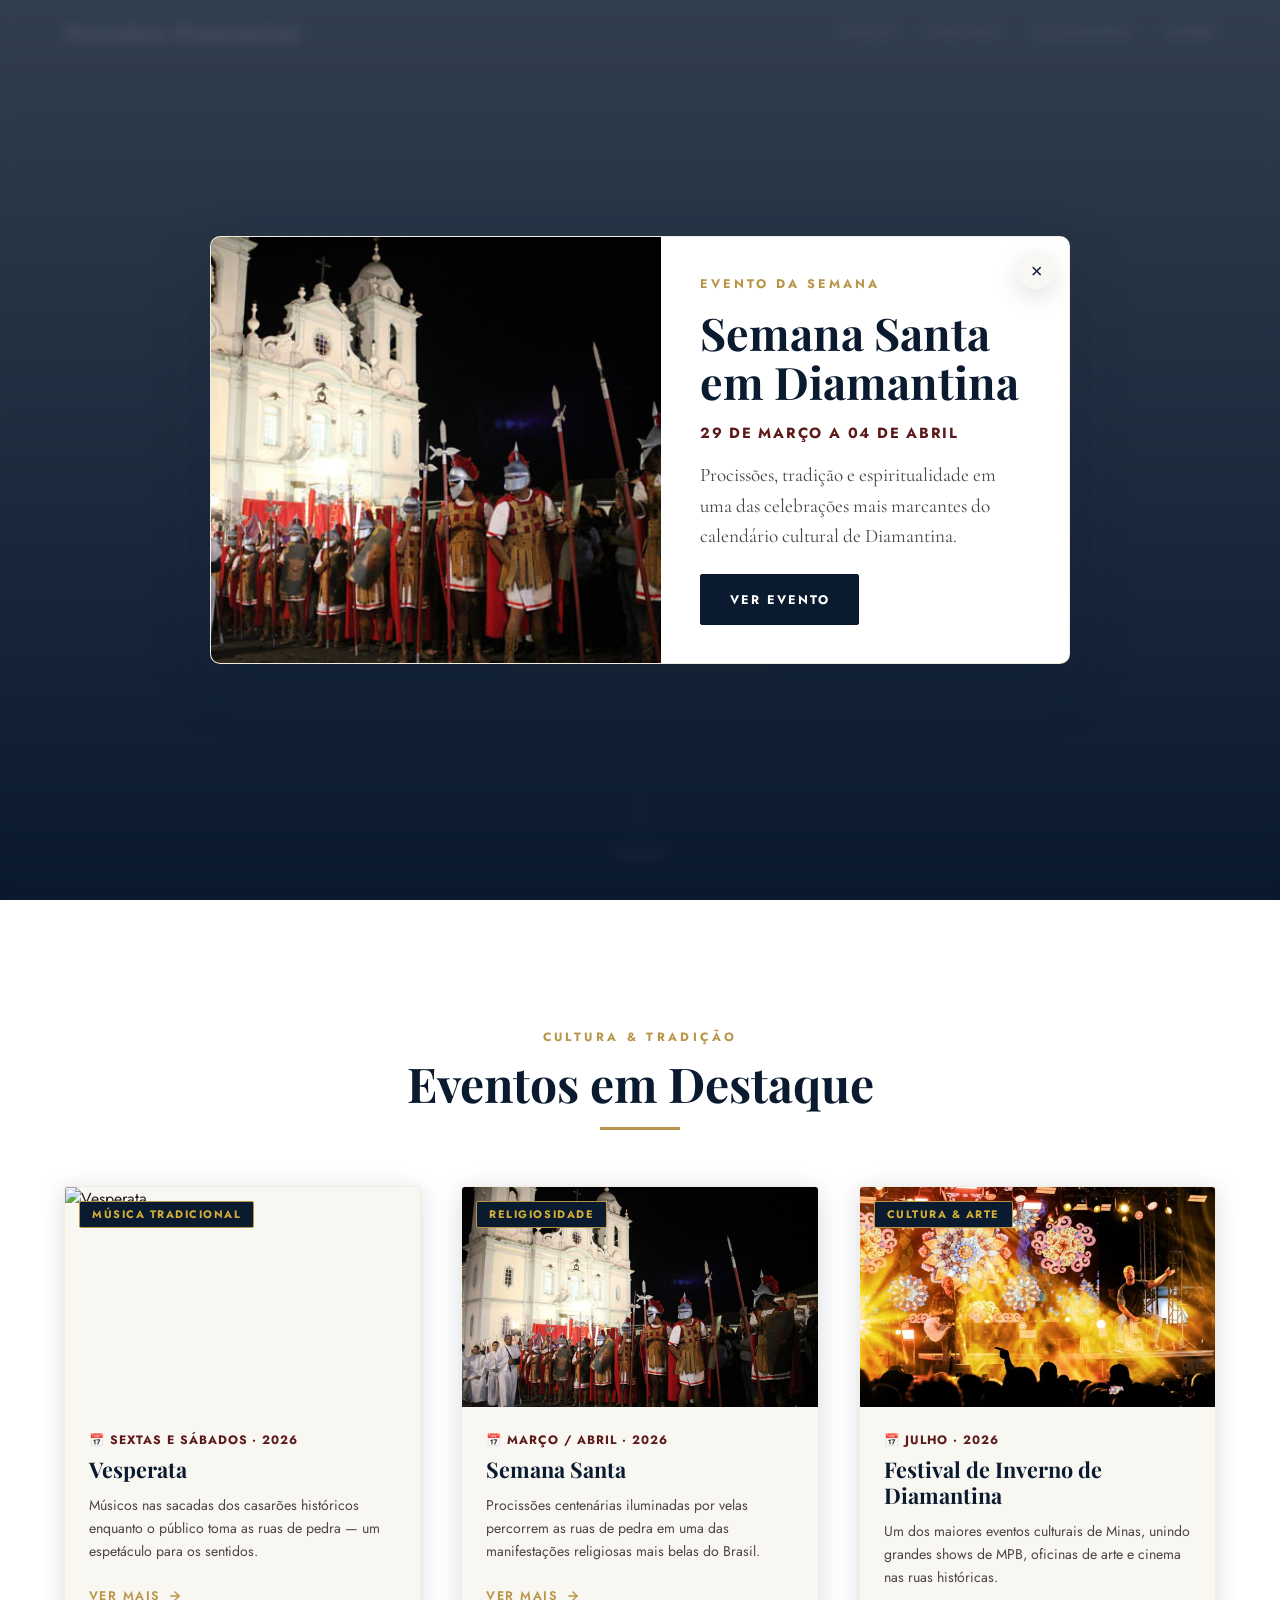
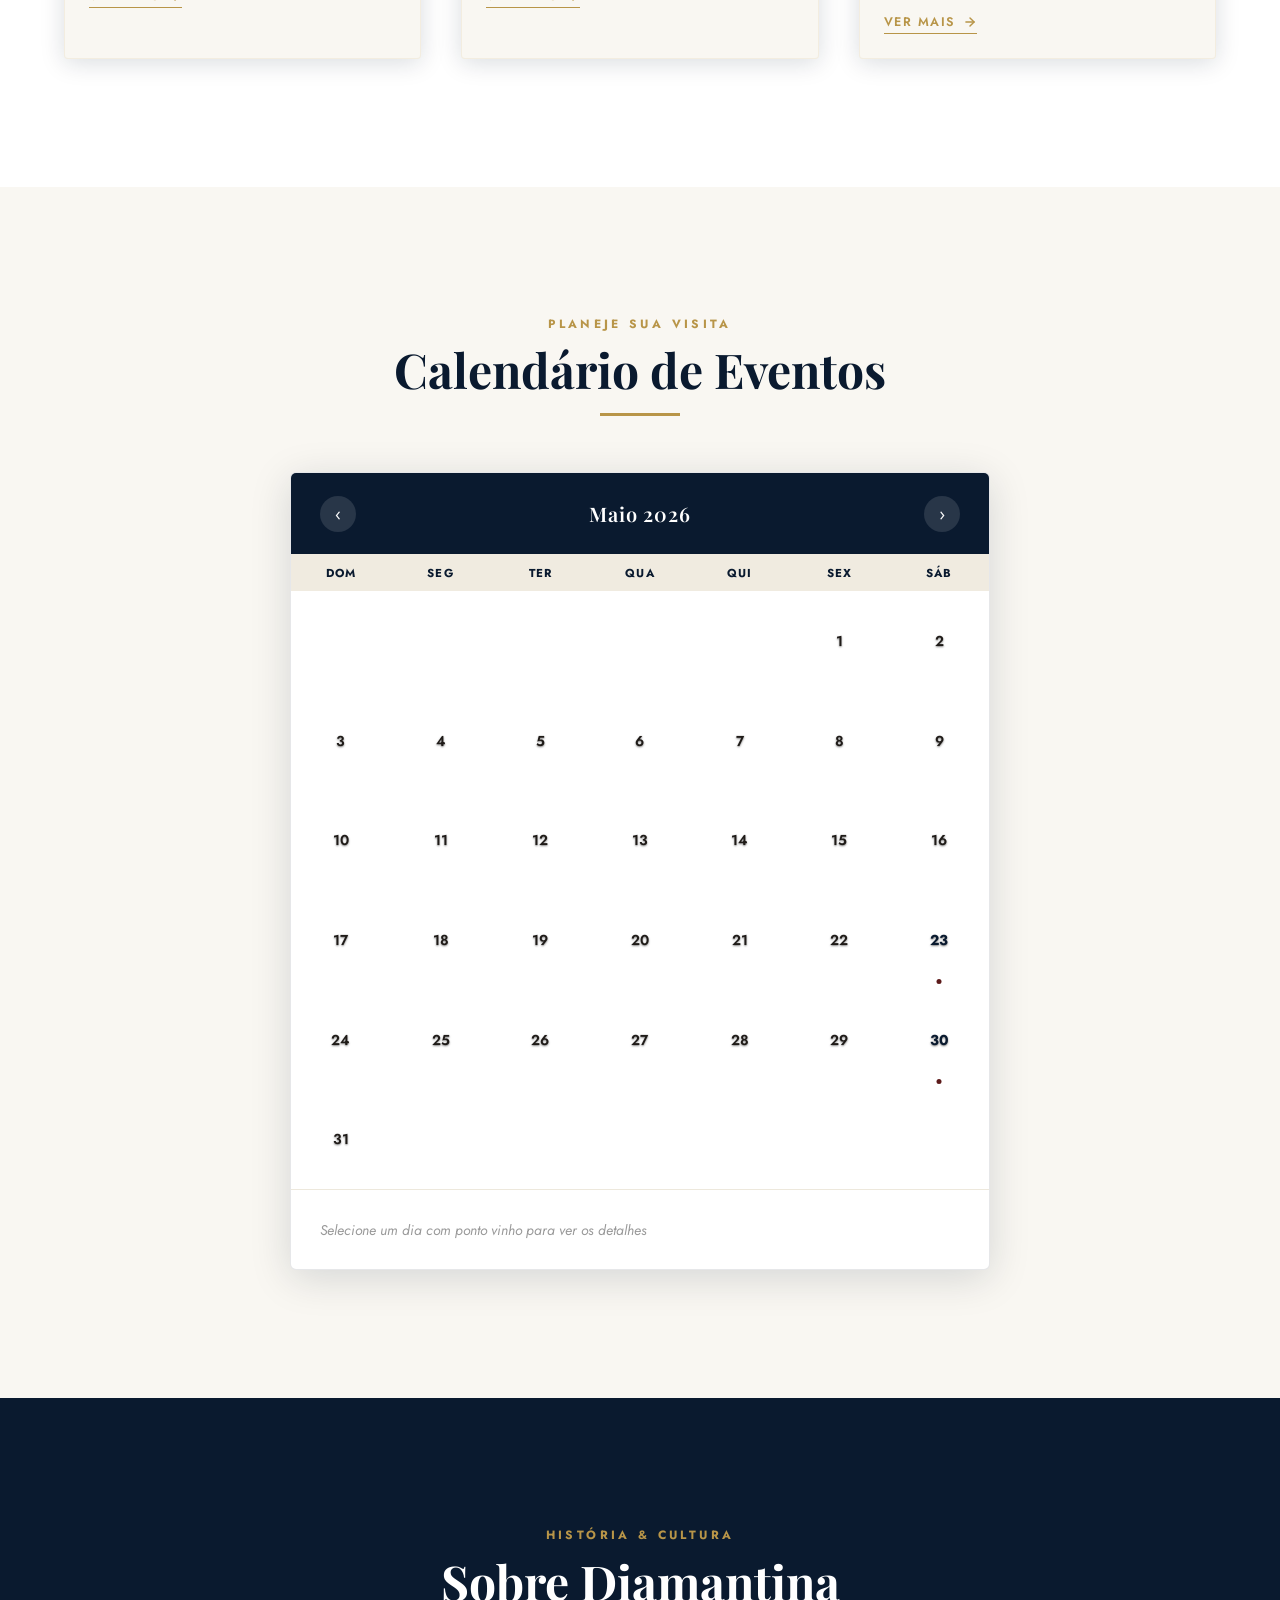
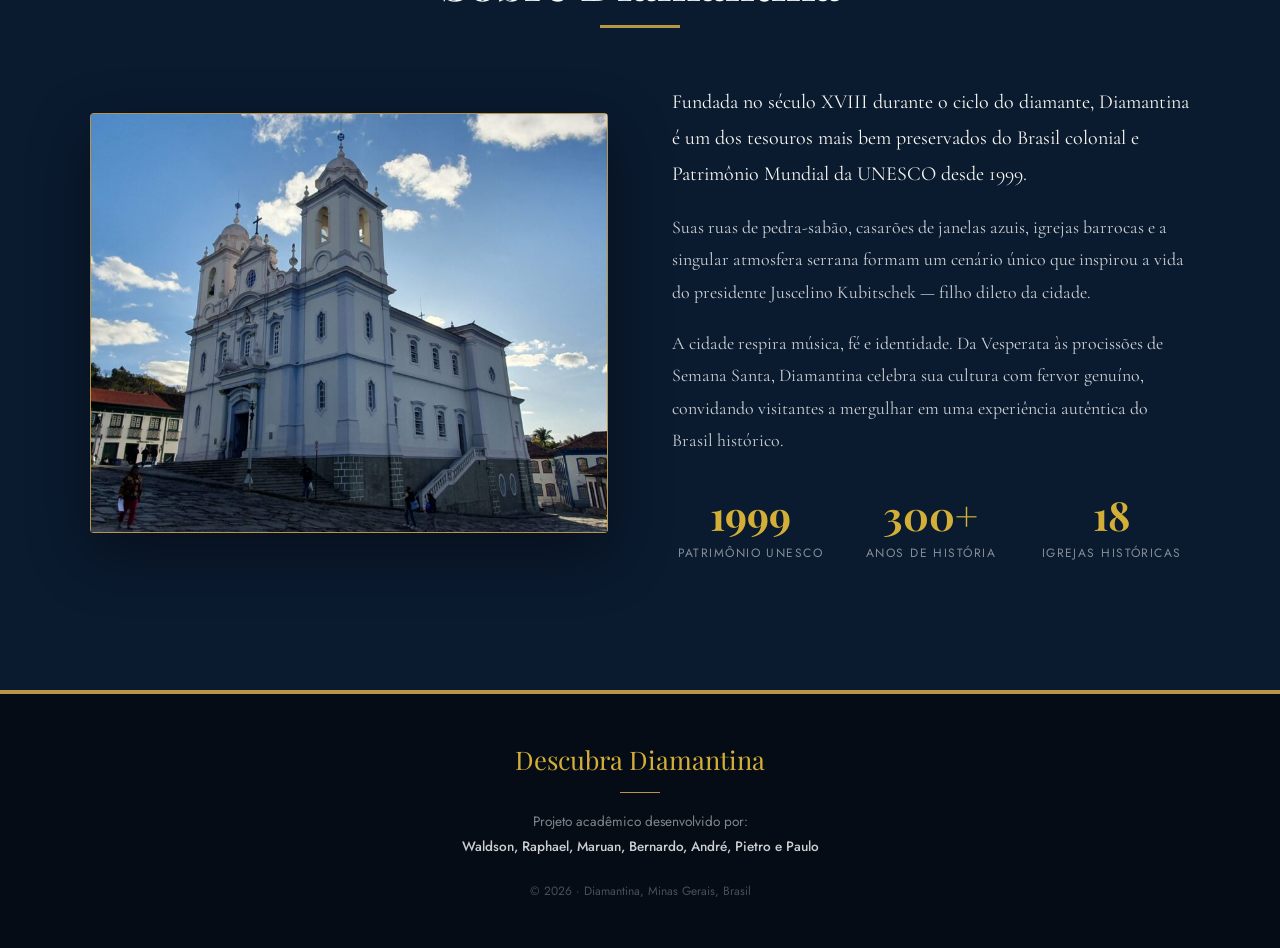
==== commit 063d78dd: "refactor(hero): replace background video with lightweight slideshow - remove video dependency from h" ====
--- a/DescubraDiamantina.html
+++ b/DescubraDiamantina.html
@@ -121,7 +121,7 @@
       will-change: transform;
     }
 
-    .background-section video {
+    .background-section img {
       width: 100%;
       height: 100%;
       object-fit: cover;
@@ -129,6 +129,13 @@
       position: absolute;
       top: 0;
       left: 0;
+    }
+    .hero-slide {
+      opacity: 0;
+      animation: heroSlideshow 12s infinite;
+    }
+    .hero-slide--two {
+      animation-delay: 6s;
     }
     
     .hero-overlay {
@@ -681,6 +688,11 @@
       0%, 100% { transform: translateX(-50%) translateY(0); }
       50%       { transform: translateX(-50%) translateY(8px); }
     }
+    @keyframes heroSlideshow {
+      0%, 45% { opacity: 1; }
+      50%, 95% { opacity: 0; }
+      100% { opacity: 1; }
+    }
 
     /* 
        RESPONSIVE
@@ -736,7 +748,8 @@
 
 <section id="hero">
   <div class="background-section" id="heroBg">
-     <video id="heroVideo" poster="./.imagens/catedral.png" autoplay loop muted playsinline preload="none" data-src=".imagens/Video.mp4" aria-label="Vídeo de destaque de Diamantina"></video>
+     <img class="hero-slide" src="./.imagens/Diamantina1.png" alt="Vista panorâmica de Diamantina" loading="eager" decoding="async"/>
+     <img class="hero-slide hero-slide--two" src="./.imagens/Diamantina2.png" alt="Paisagem histórica de Diamantina" loading="eager" decoding="async"/>
   </div>
   <div class="hero-overlay"></div>
   <div class="hero-content">
@@ -1216,7 +1229,6 @@
  */
 const header = document.getElementById('header');
 const heroBg = document.getElementById('heroBg');
-const heroVideo = document.getElementById('heroVideo');
 let scrollTicking = false;
 
 function updateOnScroll() {
@@ -1234,25 +1246,6 @@
   requestAnimationFrame(updateOnScroll);
 }, { passive: true });
 updateOnScroll();
-
-/* 
-   PARALLAX
- */
-function carregarVideoHero() {
-  if (!heroVideo || heroVideo.dataset.loaded === 'true') return;
-  heroVideo.src = heroVideo.dataset.src;
-  heroVideo.dataset.loaded = 'true';
-  heroVideo.load();
-  heroVideo.play().catch(() => {});
-}
-
-if (heroVideo) {
-  if ('requestIdleCallback' in window) {
-    requestIdleCallback(carregarVideoHero, { timeout: 1500 });
-  } else {
-    window.setTimeout(carregarVideoHero, 800);
-  }
-}
 
 /* 
    FADE-IN ON SCROLL
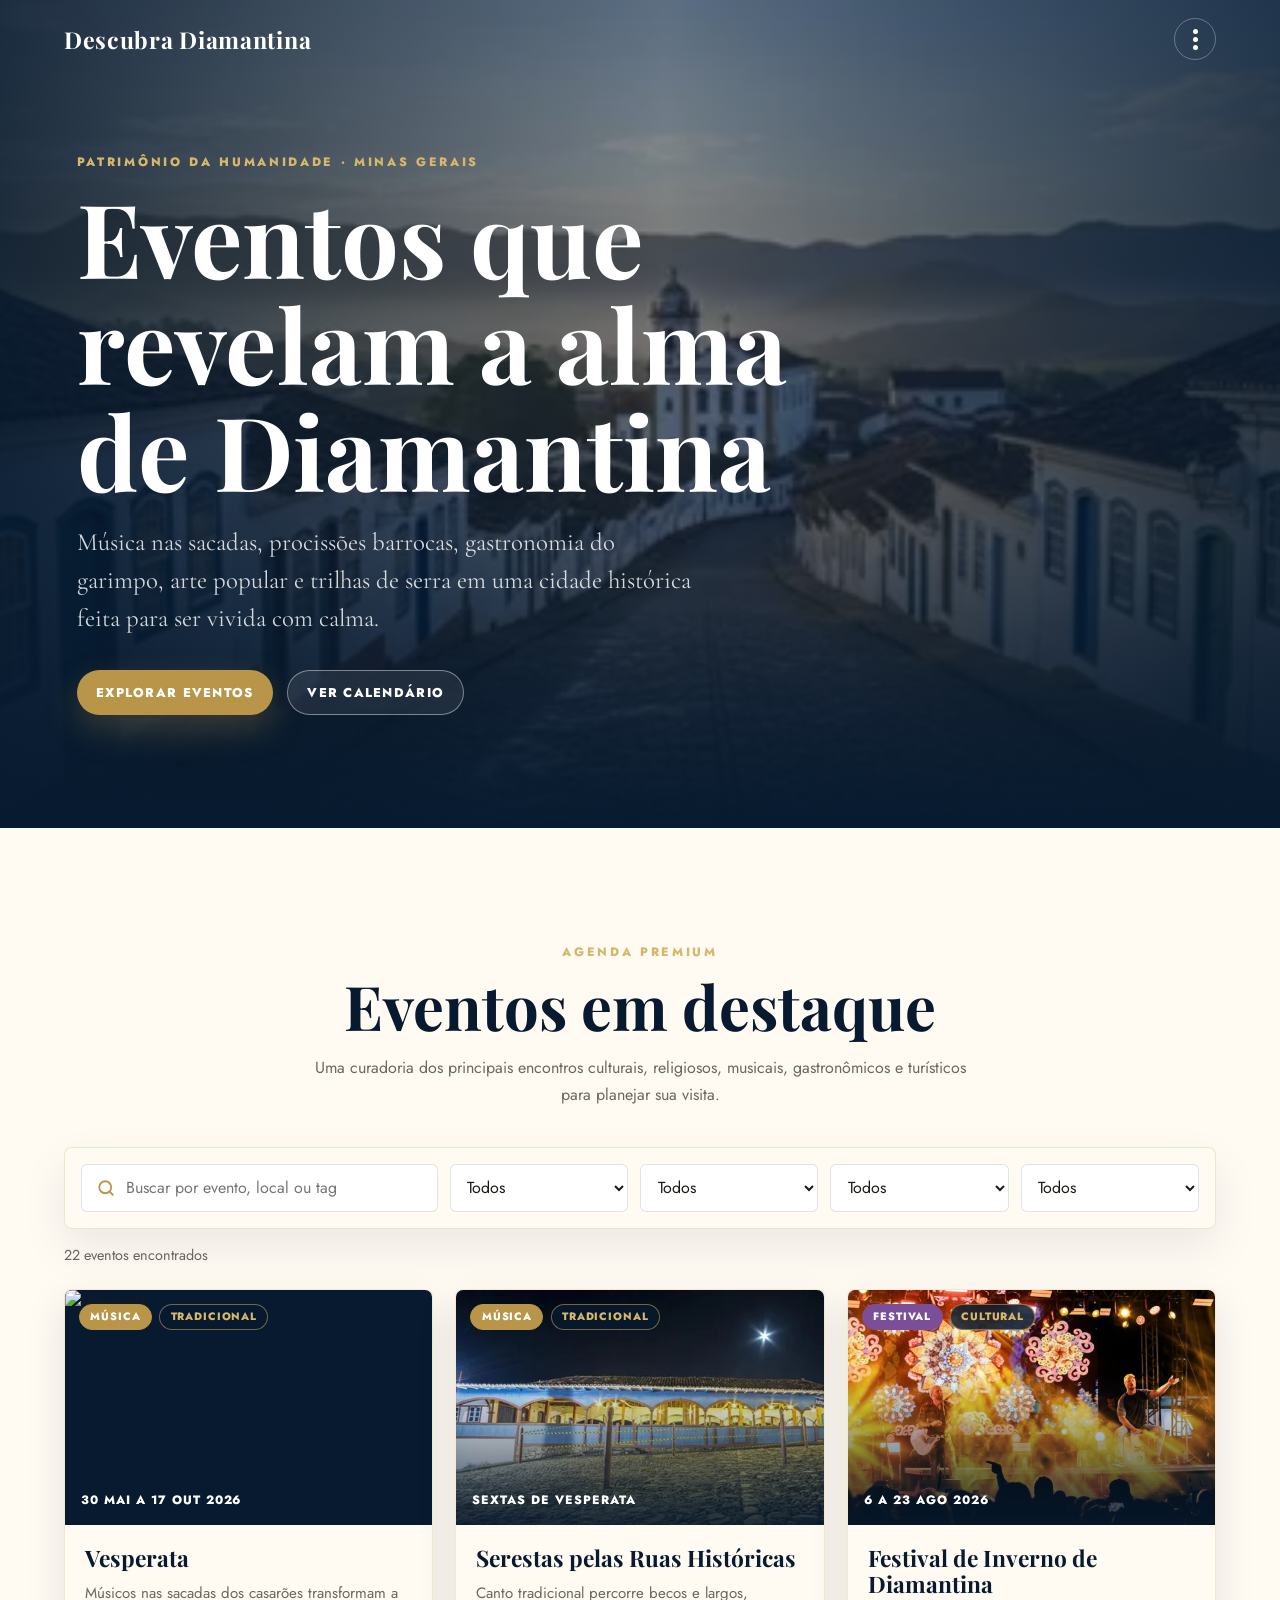
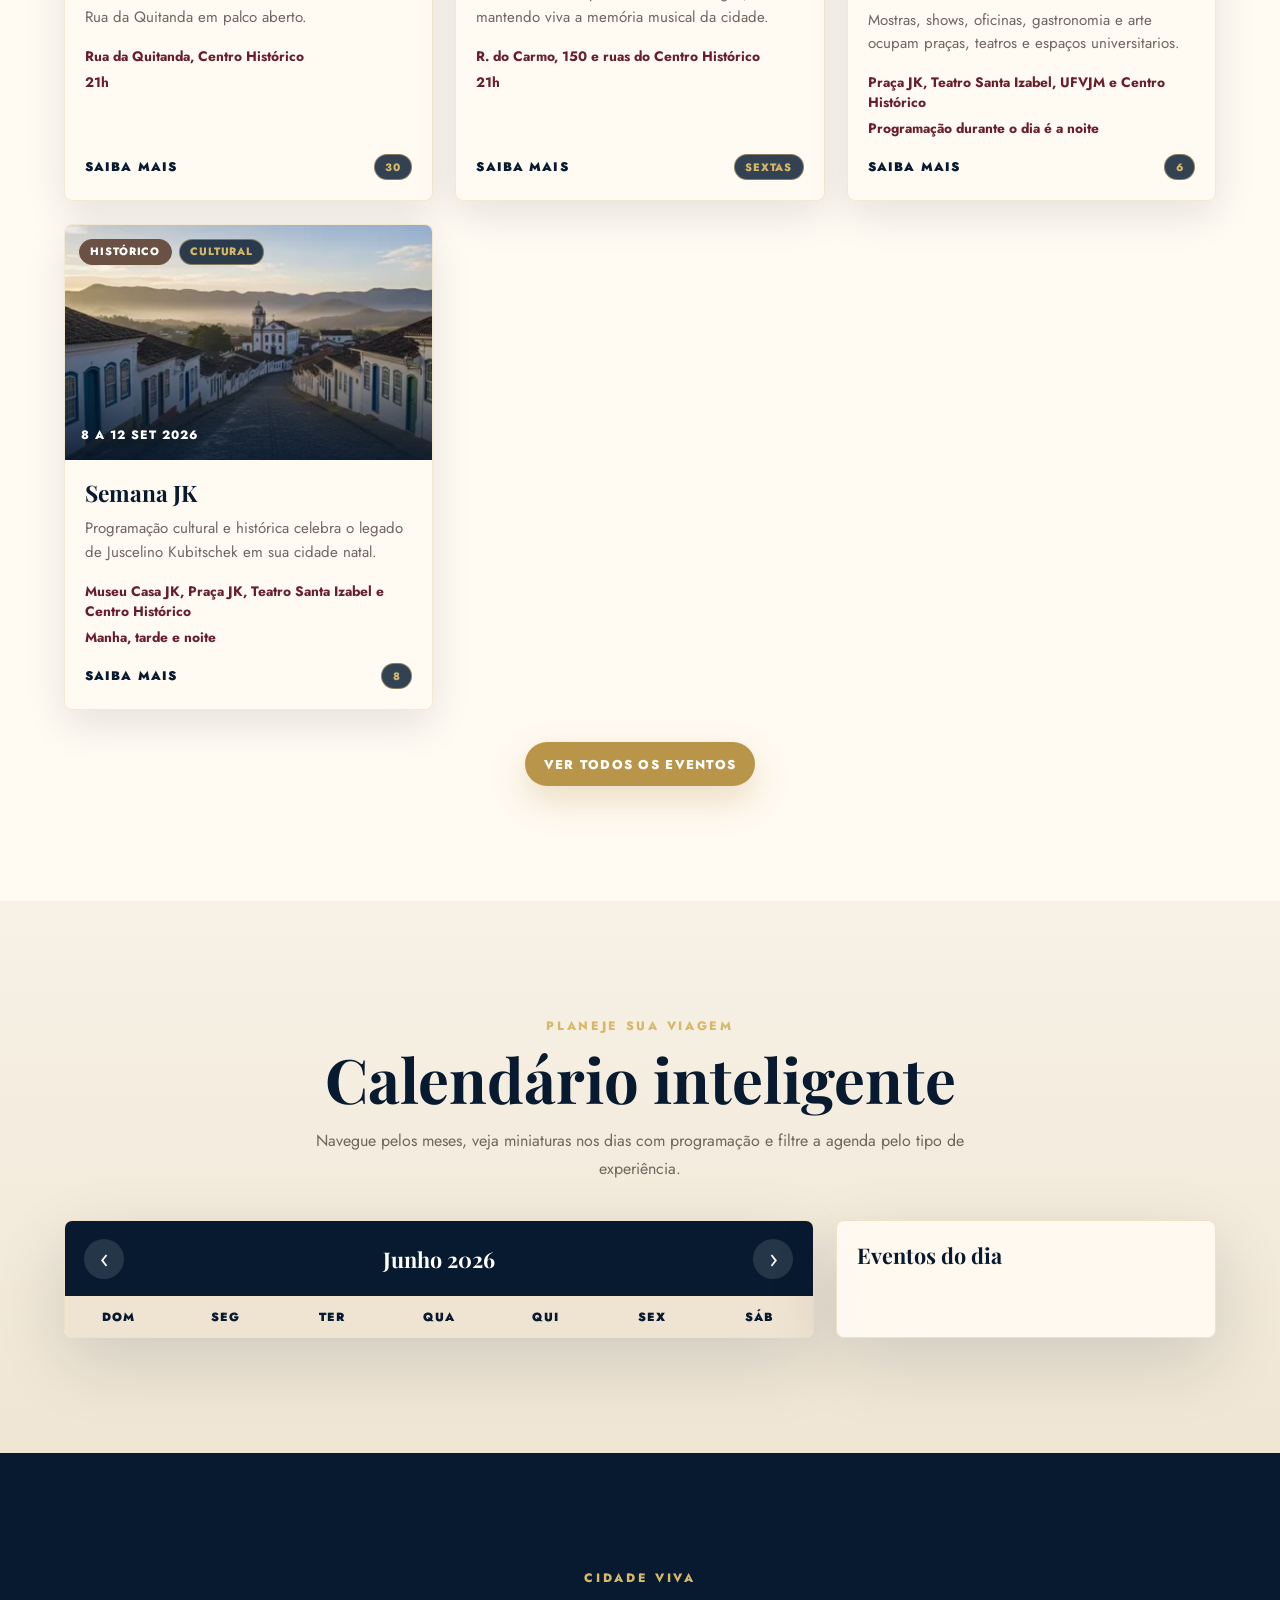
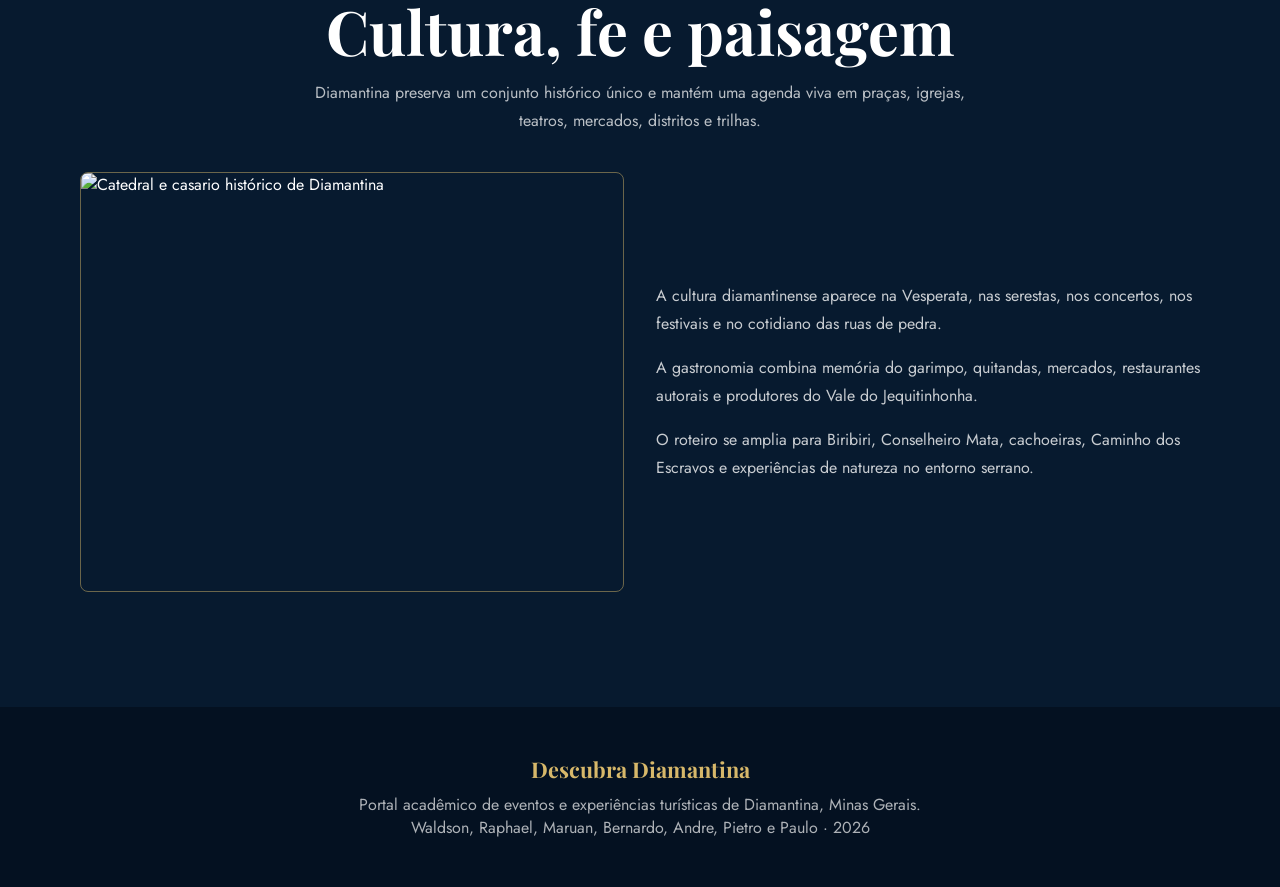
==== commit 0b8e4f5d: "Construção do corpo do site" ====
--- a/DescubraDiamantina.html
+++ b/DescubraDiamantina.html
@@ -1,1271 +1,144 @@
 <!DOCTYPE html>
 <html lang="pt-BR">
 <head>
-  <meta charset="UTF-8" />
-  <meta name="viewport" content="width=device-width, initial-scale=1.0"/>
-  <title>Descubra Diamantina</title>
-  <link href="https://fonts.googleapis.com/css2?family=Playfair+Display:ital,wght@0,400;0,600;0,700;1,400;1,600&family=Cormorant+Garamond:wght@300;400;500&family=Jost:wght@300;400;500&display=swap" rel="stylesheet"/>
-  <style>
-/* ── RESET & BASE ── */
-    *, *::before, *::after { box-sizing: border-box; margin: 0; padding: 0; }
-    :root {
-      --bege:      #F9F7F2; 
-      --branco:     #FFFFFF;
-      --azul:       #0A1A2F; 
-      --dourado:    #B89548; 
-      --dourado-claro: #D4AF37;
-      --vinho:      #5C1A1A; 
-      --texto:      #1F1B18;
-      --sombra:     rgba(10, 26, 47, 0.15);
-    }
-    html { scroll-behavior: smooth; }
-    body {
-      font-family: 'Jost', sans-serif;
-      background: var(--bege);
-      color: var(--texto);
-      overflow-x: hidden;
-    }
-    img { display: block; max-width: 100%; }
-    button { cursor: pointer; border: none; background: none; font-family: inherit; }
+  <meta charset="UTF-8">
+  <meta name="viewport" content="width=device-width, initial-scale=1.0">
+  <title>Descubra Diamantina | Portal Cultural</title>
+  <meta name="description" content="Portal turístico de eventos culturais, religiosos, gastronômicos e musicais de Diamantina.">
+  <link rel="preconnect" href="https://fonts.googleapis.com">
+  <link rel="preconnect" href="https://fonts.gstatic.com" crossorigin>
+  <link href="https://fonts.googleapis.com/css2?family=Cormorant+Garamond:wght@400;500;600&family=Jost:wght@400;500;600;700;800&family=Playfair+Display:wght@600;700;800&display=swap" rel="stylesheet">
+  <link rel="stylesheet" href="styles.css">
+</head>
+<body data-page="home">
+  <header class="site-header" data-header>
+    <a class="logo" href="DescubraDiamantina.html">Descubra Diamantina</a>
+    <nav class="nav-links" aria-label="Navegacao principal">
+      <a class="active" href="DescubraDiamantina.html">Início</a>
+      <a href="eventos.html">Eventos</a>
+      <a href="#calendario">Calendário</a>
+      <a href="#cultura">Cultura</a>
+      <a href="#gastronomia">Gastronomia</a>
+      <a href="#turismo">Turismo</a>
+      <a href="#sobre">Sobre</a>
+      <a href="seja-parceiro.html">Seja Parceiro</a>
+      <a href="#contato">Contato</a>
+    </nav>
+    <button class="hamburger" type="button" data-open-menu aria-label="Abrir menu"><span></span></button>
+  </header>
 
-    /* ── SCROLLBAR ── */
-    ::-webkit-scrollbar { width: 6px; }
-    ::-webkit-scrollbar-track { background: var(--bege); }
-    ::-webkit-scrollbar-thumb { background: var(--dourado); border-radius: 3px; }
+  <div class="mobile-menu" data-mobile-menu>
+    <button class="close-menu" type="button" data-close-menu aria-label="Fechar menu">x</button>
+    <nav aria-label="Menu mobile">
+      <a href="DescubraDiamantina.html">Início</a>
+      <a href="eventos.html">Eventos</a>
+      <a href="#calendario">Calendário</a>
+      <a href="#cultura">Cultura</a>
+      <a href="#gastronomia">Gastronomia</a>
+      <a href="#turismo">Turismo</a>
+      <a href="#sobre">Sobre</a>
+      <a href="seja-parceiro.html">Seja Parceiro</a>
+      <a href="#contato">Contato</a>
+    </nav>
+  </div>
 
-    /* 
-       HEADER / NAV
-     */
-    #header {
-      position: fixed; top: 0; left: 0; width: 100%; z-index: 900;
-      padding: 18px 5vw;
-      display: flex; align-items: center; justify-content: space-between;
-      transition: all .4s ease;
-    }
-    #header.scrolled {
-      background: var(--azul);
-      backdrop-filter: blur(14px);
-      box-shadow: 0 4px 24px rgba(0,0,0,0.3);
-      padding: 12px 5vw;
-    }
-    .logo {
-      font-family: 'Playfair Display', serif;
-      font-size: 1.35rem;
-      font-weight: 700;
-      color: var(--branco);
-      letter-spacing: .04em;
-      transition: color .4s;
-      text-decoration: none;
-    }
-
-    nav { display: flex; gap: 2rem; align-items: center; }
-    nav a {
-      font-size: .85rem;
-      font-weight: 500;
-      letter-spacing: .12em;
-      text-transform: uppercase;
-      color: rgba(255,255,255,.85);
-      text-decoration: none;
-      position: relative;
-      transition: color .3s;
-    }
-    nav a::after {
-      content: ''; position: absolute; bottom: -3px; left: 0;
-      width: 0; height: 1px; background: var(--dourado);
-      transition: width .35s ease;
-    }
-    nav a:hover { color: var(--dourado-claro); }
-    nav a:hover::after { width: 100%; }
-
-    /* hamburger */
-    .hamburger { display: none; flex-direction: column; gap: 5px; padding: 4px; }
-    .hamburger span {
-      display: block; width: 24px; height: 2px; background: var(--branco);
-      border-radius: 2px; transition: all .3s;
-    }
-    .mobile-menu {
-      display: none; position: fixed; top: 0; left: 0; width: 100%; height: 100vh;
-      background: var(--azul); z-index: 800; flex-direction: column;
-      align-items: center; justify-content: center; gap: 2.5rem;
-    }
-    .mobile-menu.open { display: flex; }
-    .mobile-menu a {
-      font-family: 'Playfair Display', serif; font-size: 2rem;
-      color: var(--branco); text-decoration: none; letter-spacing: .04em;
-      transition: color .3s;
-    }
-    .mobile-menu a:hover { color: var(--dourado); }
-    .mobile-menu .close-btn {
-      position: absolute; top: 24px; right: 5vw;
-      font-size: 2rem; color: var(--branco); line-height: 1;
-      transition: color .3s;
-    }
-    .mobile-menu .close-btn:hover { color: var(--dourado); }
-
-    /* 
-       HERO
-     */
-    #hero {
-      position: relative; height: 100vh; min-height: 600px;
-      display: flex; align-items: center; justify-content: center;
-      overflow: hidden;
-    }
-    
-    .background-section {
-      position: absolute;
-      inset: 0;
-      z-index: 0;
-      width: 100%;
-      height: 100%;
-      overflow: hidden;
-      will-change: transform;
-    }
-
-    .background-section img {
-      width: 100%;
-      height: 100%;
-      object-fit: cover;
-      object-position: center;
-      position: absolute;
-      top: 0;
-      left: 0;
-    }
-    .hero-slide {
-      opacity: 0;
-      animation: heroSlideshow 12s infinite;
-    }
-    .hero-slide--two {
-      animation-delay: 6s;
-    }
-    
-    .hero-overlay {
-      position: absolute; inset: 0; z-index: 1;
-      background: linear-gradient(to bottom, rgba(10, 26, 47, 0.4) 0%, var(--azul) 100%);
-    }
-    .hero-content {
-      position: relative; z-index: 2;
-      text-align: center; padding: 0 5vw;
-      animation: fadeUp .9s ease both;
-    }
-    .hero-eyebrow {
-      font-size: .78rem; letter-spacing: .3em; text-transform: uppercase;
-      color: var(--dourado-claro); margin-bottom: 1.2rem;
-      font-weight: 600;
-    }
-    .hero-title {
-      font-family: 'Playfair Display', serif;
-      font-size: clamp(2.8rem, 7vw, 5.5rem);
-      font-weight: 700; line-height: 1.08;
-      color: var(--branco);
-      margin-bottom: 1.2rem;
-    }
-    .hero-title em { font-style: italic; color: var(--dourado); }
-    .hero-sub {
-      font-family: 'Cormorant Garamond', serif;
-      font-size: clamp(1rem, 2vw, 1.35rem);
-      color: rgba(255,255,255,.78);
-      max-width: 540px; margin: 0 auto 2.4rem;
-      font-weight: 300; line-height: 1.6;
-    }
-    .btn-hero {
-      display: inline-flex; align-items: center; gap: .6rem;
-      padding: .85rem 2.2rem;
-      background: var(--dourado); color: var(--branco);
-      font-size: .82rem; font-weight: 700; letter-spacing: .15em;
-      text-transform: uppercase; border-radius: 2px;
-      transition: all .3s;
-      box-shadow: 0 8px 32px rgba(184, 149, 72, 0.3);
-    }
-    .btn-hero:hover {
-      background: transparent; border: 1px solid var(--dourado);
-      transform: translateY(-2px);
-    }
-    .hero-scroll-hint {
-      position: absolute; bottom: 2.4rem; left: 50%; transform: translateX(-50%);
-      z-index: 2; display: flex; flex-direction: column; align-items: center; gap: .5rem;
-      color: rgba(255,255,255,.55); font-size: .72rem; letter-spacing: .18em;
-      text-transform: uppercase; animation: bounce 2.4s infinite;
-    }
-    .scroll-line {
-      width: 1px; height: 36px; background: linear-gradient(to bottom, var(--dourado), transparent);
-    }
-
-    /* 
-       SECTION COMMONS
-     */
-    section { padding: 8rem 5vw; }
-    .section-header { text-align: center; margin-bottom: 3.5rem; }
-    .section-tag {
-      font-size: .75rem; letter-spacing: .28em; text-transform: uppercase;
-      color: var(--dourado); font-weight: 700; display: block; margin-bottom: .6rem;
-    }
-    .section-title {
-      font-family: 'Playfair Display', serif;
-      font-size: clamp(2rem, 4vw, 3rem);
-      font-weight: 700; color: var(--azul);
-      line-height: 1.15;
-    }
-    .section-divider {
-      width: 80px; height: 3px;
-      background: var(--dourado);
-      margin: 1rem auto 0;
-    }
-    .fade-in { opacity: 0; transform: translateY(28px); transition: opacity .7s ease, transform .7s ease; }
-    .fade-in.visible { opacity: 1; transform: translateY(0); }
-
-    /* 
-       EVENTS GRID
-     */
-    #eventos { background: var(--branco); }
-    .events-grid {
-      display: grid;
-      grid-template-columns: repeat(auto-fill, minmax(300px, 1fr));
-      gap: 2.5rem;
-      max-width: 1200px; margin: 0 auto;
-    }
-    .event-card {
-      background: var(--bege);
-      border-radius: 4px;
-      overflow: hidden;
-      border: 1px solid rgba(184, 149, 72, 0.1);
-      box-shadow: 0 4px 24px var(--sombra);
-      transition: all .35s ease;
-      cursor: pointer;
-    }
-    .event-card:hover { transform: translateY(-6px); box-shadow: 0 16px 48px rgba(10, 26, 47, 0.15); }
-    .card-img-wrap {
-      overflow: hidden; height: 220px; position: relative;
-    }
-    .card-img-wrap img {
-      width: 100%; height: 100%; object-fit: cover;
-      transition: transform .55s ease;
-    }
-    .event-card:hover .card-img-wrap img { transform: scale(1.07); }
-    .card-badge {
-      position: absolute; top: 14px; left: 14px;
-      background: var(--azul); color: var(--dourado-claro);
-      font-size: .68rem; font-weight: 700; letter-spacing: .14em;
-      text-transform: uppercase; padding: .28rem .75rem;
-      border: 1px solid var(--dourado); border-radius: 2px;
-    }
-    .card-body { padding: 1.5rem; }
-    .card-date {
-      font-size: .76rem; color: var(--vinho); letter-spacing: .08em;
-      text-transform: uppercase; margin-bottom: .5rem; font-weight: 700;
-    }
-    .card-title {
-      font-family: 'Playfair Display', serif;
-      font-size: 1.35rem; font-weight: 700;
-      color: var(--azul); margin-bottom: .7rem; line-height: 1.2;
-    }
-    .card-desc {
-      font-size: .88rem; line-height: 1.65;
-      color: var(--texto); margin-bottom: 1.2rem; opacity: 0.8;
-    }
-    .btn-card {
-      display: inline-flex; align-items: center; gap: .45rem;
-      font-size: .78rem; font-weight: 600; letter-spacing: .12em;
-      text-transform: uppercase; color: var(--dourado);
-      border-bottom: 1.5px solid var(--dourado);
-      padding-bottom: 2px;
-      transition: all .3s;
-    }
-    .btn-card:hover { gap: .75rem; color: var(--azul); border-bottom-color: var(--azul); }
-    .btn-card svg { transition: transform .3s; }
-    .btn-card:hover svg { transform: translateX(3px); }
-
-    /* 
-       MODAL
-     */
-    .modal-overlay {
-      position: fixed; inset: 0; z-index: 1000;
-      background: rgba(10, 26, 47, 0.85);
-      backdrop-filter: blur(8px);
-      display: flex; align-items: center; justify-content: center;
-      padding: 2rem 5vw;
-      opacity: 0; pointer-events: none;
-      transition: opacity .35s ease;
-    }
-    .modal-overlay.open { opacity: 1; pointer-events: all; }
-    .modal {
-      background: var(--branco);
-      border-radius: 4px;
-      max-width: 760px; width: 100%;
-      max-height: 90vh; overflow-y: auto;
-      box-shadow: 0 32px 80px rgba(10, 26, 47, 0.45);
-      transform: translateY(28px) scale(.97);
-      transition: transform .4s cubic-bezier(.16,1,.3,1);
-      position: relative;
-    }
-    .modal-overlay.open .modal { transform: translateY(0) scale(1); }
-    .modal-img { width: 100%; height: 300px; object-fit: cover; }
-    .modal-close {
-      position: absolute; top: 14px; right: 14px;
-      width: 36px; height: 36px; border-radius: 50%;
-      background: var(--bege);
-      display: flex; align-items: center; justify-content: center;
-      font-size: 1.1rem; color: var(--azul);
-      transition: background .3s, transform .3s;
-      z-index: 2;
-    }
-    .modal-close:hover { background: var(--dourado-claro); transform: rotate(90deg); color: var(--branco); }
-    .modal-body { padding: 2rem 2.4rem 2.4rem; }
-    .modal-tag {
-      font-size: .75rem; letter-spacing: .22em; text-transform: uppercase;
-      color: var(--dourado); font-weight: 700; margin-bottom: .5rem;
-    }
-    .modal-title {
-      font-family: 'Playfair Display', serif;
-      font-size: 2rem; font-weight: 700;
-      color: var(--azul); margin-bottom: 1rem; line-height: 1.15;
-    }
-    .modal-desc {
-      font-family: 'Cormorant Garamond', serif;
-      font-size: 1.15rem; line-height: 1.7;
-      color: var(--texto); margin-bottom: 1.5rem;
-    }
-    .modal-meta {
-      display: flex; flex-wrap: wrap; gap: .75rem 1.5rem;
-      padding: 1.2rem; background: var(--bege); border-radius: 4px;
-      margin-bottom: 1.5rem; border: 1px solid rgba(184, 149, 72, 0.1);
-    }
-    .modal-meta-item {
-      display: flex; align-items: center; gap: .5rem;
-      font-size: .84rem; color: var(--vinho); font-weight: 600;
-    }
-    .modal-meta-item span { color: var(--texto); font-weight: 500; }
-    .modal-tabs {
-      display: flex;
-      gap: .75rem;
-      margin-bottom: 1.2rem;
-      border-bottom: 1px solid rgba(184, 149, 72, 0.18);
-      padding-bottom: .9rem;
-    }
-    .modal-tab {
-      padding: .55rem 1rem;
-      border: 1px solid rgba(184, 149, 72, 0.28);
-      border-radius: 999px;
-      color: var(--azul);
-      font-size: .78rem;
-      font-weight: 700;
-      letter-spacing: .12em;
-      text-transform: uppercase;
-      transition: all .3s ease;
-    }
-    .modal-tab:hover {
-      background: rgba(184, 149, 72, 0.08);
-      color: var(--dourado);
-    }
-    .modal-tab.active {
-      background: var(--azul);
-      border-color: var(--azul);
-      color: var(--branco);
-    }
-    .modal-tab-panel[hidden] { display: none; }
-    .modal-curiosidades h4 {
-      font-family: 'Playfair Display', serif;
-      font-size: 1.05rem; color: var(--azul);
-      margin-bottom: .75rem; font-weight: 600;
-    }
-    .modal-curiosidades ul { list-style: none; display: flex; flex-direction: column; gap: .5rem; }
-    .modal-curiosidades li {
-      font-size: .88rem; line-height: 1.6;
-      color: var(--texto); padding-left: 1.2rem; position: relative; opacity: 0.85;
-    }
-    .modal-curiosidades li::before {
-      content: '◆'; position: absolute; left: 0;
-      color: var(--dourado); font-size: .55rem; top: .3em;
-    }
-
-    /* 
-       CALENDAR
-     */
-    #calendario { background: var(--bege); }
-    .calendar-wrap {
-      max-width: 700px; margin: 0 auto;
-      background: var(--branco);
-      border-radius: 6px;
-      box-shadow: 0 8px 40px var(--sombra);
-      overflow: hidden; border: 1px solid rgba(10, 26, 47, 0.1);
-    }
-    .cal-header {
-      background: var(--azul);
-      padding: 1.4rem 1.8rem;
-      display: flex; align-items: center; justify-content: space-between;
-    }
-    .cal-nav {
-      width: 36px; height: 36px; border-radius: 50%;
-      background: rgba(255,255,255,.12); color: var(--branco);
-      font-size: 1.1rem; display: flex; align-items: center; justify-content: center;
-      transition: background .3s;
-    }
-    .cal-nav:hover { background: var(--dourado); }
-    .cal-month-year {
-      font-family: 'Playfair Display', serif;
-      font-size: 1.25rem; color: var(--branco); font-weight: 600;
-      letter-spacing: .04em; text-transform: capitalize;
-    }
-    .cal-weekdays {
-      display: grid; grid-template-columns: repeat(7, 1fr);
-      background: #f0ebe0;
-    }
-    .cal-weekday {
-      text-align: center; padding: .65rem 0;
-      font-size: .72rem; font-weight: 700; letter-spacing: .1em;
-      text-transform: uppercase; color: var(--azul);
-    }
-    .cal-days { display: grid; grid-template-columns: repeat(7, 1fr); }
-    .cal-day {
-      aspect-ratio: 1; display: flex; flex-direction: column;
-      align-items: center; justify-content: center;
-      font-size: .9rem; position: relative;
-      cursor: pointer; transition: all .25s;
-      overflow: hidden;
-      z-index: 1;
-      font-weight: 600;
-      text-shadow: 0 1px 2px rgba(0,0,0,0.5);
-      border-radius: 0;
-    }
-    .cal-thumb {
-      position: absolute;
-      inset: 0;
-      width: 100%;
-      height: 100%;
-      object-fit: cover;
-      opacity: 0.25;
-      z-index: 0;
-    }
-    .cal-day:hover:not(.empty) { background: #f0ebe0; }
-    .cal-day.empty { cursor: default; }
-    .cal-day.today {
-      color: var(--dourado); font-weight: 700;
-    }
-    .cal-day.has-event { color: var(--azul); font-weight: 700; }
-    .cal-day.has-event::after {
-      content: ''; position: absolute; bottom: 6px; left: 50%; transform: translateX(-50%);
-      width: 5px; height: 5px; border-radius: 50%; background: var(--vinho);
-    }
-    .cal-day.selected { background: var(--dourado); color: var(--branco) !important; font-weight: 700; border-radius: 2px; }
-    .cal-day.selected::after { display: none; }
-    .cal-event-preview {
-      padding: 1.5rem 1.8rem;
-      border-top: 1px solid #ede8dc;
-      min-height: 80px;
-      display: flex; align-items: center; gap: 1rem;
-    }
-    .cal-event-item {
-      display: flex;
-      align-items: flex-start;
-      gap: .8rem;
-    }
-    .cal-event-dot { width: 8px; height: 8px; border-radius: 50%; background: var(--vinho); flex-shrink: 0; margin-top: .45rem; }
-    .cal-event-name { font-family: 'Playfair Display', serif; font-size: 1rem; font-weight: 600; color: var(--azul); }
-    .cal-event-info { font-size: .8rem; color: var(--texto); margin-top: .2rem; opacity: 0.7; }
-    .cal-no-event { font-size: .88rem; color: #999; font-style: italic; }
-    .modal-dicas h4 {
-      font-family: 'Playfair Display', serif;
-      font-size: 1.05rem;
-      color: var(--azul);
-      margin-bottom: .75rem;
-      font-weight: 600;
-    }
-    .modal-dicas ul { list-style: none; display: flex; flex-direction: column; gap: .5rem; }
-    .modal-dicas li {
-      font-size: .9rem;
-      line-height: 1.6;
-      color: var(--texto);
-      padding-left: 1.2rem;
-      position: relative;
-      opacity: 0.9;
-    }
-    .modal-dicas li::before {
-      content: '◆';
-      position: absolute;
-      left: 0;
-      color: var(--dourado);
-      font-size: .55rem;
-      top: .3em;
-    }
-    .modal-dicas a {
-      color: var(--vinho);
-      font-weight: 600;
-      text-decoration: none;
-      border-bottom: 1px solid rgba(92, 26, 26, 0.35);
-      transition: color .3s ease, border-color .3s ease;
-    }
-    .modal-dicas a:hover {
-      color: var(--dourado);
-      border-color: var(--dourado);
-    }
-
-    /* 
-       EVENTO DA SEMANA
-     */
-    .evento-semana-overlay {
-      position: fixed;
-      inset: 0;
-      z-index: 1100;
-      display: flex;
-      align-items: center;
-      justify-content: center;
-      padding: 2rem 5vw;
-      background: rgba(10, 26, 47, 0.72);
-      backdrop-filter: blur(6px);
-      opacity: 0;
-      pointer-events: none;
-      transition: opacity .35s ease;
-    }
-    .evento-semana-overlay.open {
-      opacity: 1;
-      pointer-events: auto;
-    }
-    .evento-semana-card {
-      width: min(100%, 860px);
-      display: grid;
-      grid-template-columns: minmax(280px, 1.05fr) minmax(280px, .95fr);
-      background: var(--branco);
-      border-radius: 10px;
-      overflow: hidden;
-      border: 1px solid rgba(184, 149, 72, 0.18);
-      box-shadow: 0 22px 60px rgba(10, 26, 47, 0.25);
-      transform: scale(.96);
-      transition: transform .35s ease;
-      position: relative;
-    }
-    .evento-semana-overlay.open .evento-semana-card { transform: scale(1); }
-    .evento-semana-close {
-      position: absolute;
-      top: 14px;
-      right: 14px;
-      width: 38px;
-      height: 38px;
-      border-radius: 50%;
-      background: rgba(249, 247, 242, 0.92);
-      color: var(--azul);
-      display: flex;
-      align-items: center;
-      justify-content: center;
-      font-size: 1.2rem;
-      line-height: 1;
-      z-index: 2;
-      box-shadow: 0 8px 24px rgba(10, 26, 47, 0.12);
-      transition: background .3s ease, color .3s ease, transform .3s ease;
-    }
-    .evento-semana-close:hover {
-      background: var(--azul);
-      color: var(--branco);
-      transform: rotate(90deg);
-    }
-    .evento-semana-media {
-      min-height: 320px;
-      background: var(--azul);
-    }
-    .evento-semana-media img {
-      width: 100%;
-      height: 100%;
-      object-fit: cover;
-    }
-    .evento-semana-content {
-      padding: 2.4rem;
-      display: flex;
-      flex-direction: column;
-      justify-content: center;
-      gap: 1rem;
-    }
-    .evento-semana-kicker {
-      font-size: .78rem;
-      letter-spacing: .24em;
-      text-transform: uppercase;
-      color: var(--dourado);
-      font-weight: 700;
-    }
-    .evento-semana-title {
-      font-family: 'Playfair Display', serif;
-      font-size: clamp(2rem, 4vw, 2.8rem);
-      line-height: 1.08;
-      color: var(--azul);
-    }
-    .evento-semana-date {
-      font-size: .92rem;
-      letter-spacing: .12em;
-      text-transform: uppercase;
-      color: var(--vinho);
-      font-weight: 700;
-    }
-    .evento-semana-text {
-      font-family: 'Cormorant Garamond', serif;
-      font-size: 1.2rem;
-      line-height: 1.6;
-      color: rgba(31, 27, 24, 0.82);
-    }
-    .evento-semana-btn {
-      display: inline-flex;
-      align-items: center;
-      justify-content: center;
-      align-self: flex-start;
-      margin-top: .4rem;
-      padding: .95rem 1.8rem;
-      background: var(--azul);
-      color: var(--branco);
-      border: 1px solid var(--azul);
-      border-radius: 2px;
-      font-size: .78rem;
-      letter-spacing: .16em;
-      text-transform: uppercase;
-      font-weight: 700;
-      transition: background .3s ease, color .3s ease, transform .3s ease;
-    }
-    .evento-semana-btn:hover {
-      background: transparent;
-      color: var(--azul);
-      transform: translateY(-1px);
-    }
-
-    /* 
-       ABOUT
-     */
-    #sobre { background: var(--azul); color: var(--branco); }
-    #sobre .section-title { color: var(--branco); }
-    #sobre .section-tag { color: var(--dourado); }
-    #sobre .section-divider { background: var(--dourado); }
-    .about-grid {
-      display: grid; grid-template-columns: 1fr 1fr;
-      gap: 4rem; align-items: center;
-      max-width: 1100px; margin: 0 auto;
-    }
-    .about-img-wrap {
-      position: relative; border-radius: 4px; overflow: hidden;
-      box-shadow: 0 20px 60px rgba(0,0,0,.4);
-    }
-    .about-img-wrap img { width: 100%; height: 420px; object-fit: cover; border: 1px solid var(--dourado); }
-    
-    .about-text p {
-      font-family: 'Cormorant Garamond', serif;
-      font-size: 1.12rem; line-height: 1.8;
-      color: rgba(255,255,255,0.8); margin-bottom: 1.2rem;
-    }
-    .about-text p:first-of-type {
-      font-size: 1.25rem; color: var(--bege); font-weight: 400;
-    }
-    .about-stats {
-      display: grid; grid-template-columns: repeat(3, 1fr);
-      gap: 1.5rem; margin-top: 2rem;
-    }
-    .stat-item { text-align: center; }
-    .stat-num {
-      font-family: 'Playfair Display', serif;
-      font-size: 2.5rem; font-weight: 700; color: var(--dourado-claro);
-    }
-    .stat-label { font-size: .75rem; letter-spacing: .12em; text-transform: uppercase; color: rgba(255,255,255,0.5); margin-top: .2rem; }
-
-    /* 
-       FOOTER
-     */
-    footer {
-      background: #050C16;
-      padding: 3rem 5vw;
-      text-align: center;
-      border-top: 4px solid var(--dourado);
-    }
-    .footer-logo {
-      font-family: 'Playfair Display', serif;
-      font-size: 1.6rem; color: var(--dourado-claro);
-      margin-bottom: 1rem; display: block;
-    }
-    .footer-divider { width: 40px; height: 1px; background: var(--dourado); margin: 1rem auto; }
-    .footer-credits { font-size: .85rem; color: rgba(255,255,255,.5); line-height: 1.8; }
-    .footer-credits strong { color: rgba(255,255,255,.8); font-weight: 500; }
-    .footer-year { font-size: .75rem; color: rgba(255,255,255,.28); margin-top: 1.5rem; }
-
-    /* 
-       ANIMATIONS
-     */
-    @keyframes fadeUp {
-      from { opacity: 0; transform: translateY(36px); }
-      to   { opacity: 1; transform: translateY(0); }
-    }
-    @keyframes bounce {
-      0%, 100% { transform: translateX(-50%) translateY(0); }
-      50%       { transform: translateX(-50%) translateY(8px); }
-    }
-    @keyframes heroSlideshow {
-      0%, 45% { opacity: 1; }
-      50%, 95% { opacity: 0; }
-      100% { opacity: 1; }
-    }
-
-    /* 
-       RESPONSIVE
-     */
-    @media (max-width: 768px) {
-      nav { display: none; }
-      .hamburger { display: flex; }
-      .evento-semana-card { grid-template-columns: 1fr; max-width: 560px; }
-      .evento-semana-media { min-height: 240px; }
-      .evento-semana-content { padding: 2rem 1.5rem; }
-      .about-grid { grid-template-columns: 1fr; gap: 2.5rem; }
-      .about-img-wrap img { height: 260px; }
-      .about-stats { grid-template-columns: repeat(3, 1fr); gap: .75rem; }
-      .stat-num { font-size: 1.6rem; }
-      .modal-body { padding: 1.4rem; }
-      .modal-title { font-size: 1.5rem; }
-      .modal-img { height: 220px; }
-      section { padding: 4rem 5vw; }
-    }
-    @media (max-width: 480px) {
-      .evento-semana-overlay { padding: 1.25rem; }
-      .evento-semana-media { min-height: 210px; }
-      .evento-semana-text { font-size: 1.08rem; }
-      .evento-semana-btn { width: 100%; text-align: center; }
-      .hero-title { font-size: 2.4rem; }
-      .about-stats { grid-template-columns: repeat(3, 1fr); }
-    }
-
-  </style>
-</head>
-<body>
-
-<header id="header">
-  <a class="logo" href="#hero">Descubra Diamantina</a>
-  <nav>
-    <a href="#hero">Início</a>
-    <a href="#eventos">Eventos</a>
-    <a href="#calendario">Calendário</a>
-    <a href="#sobre">Sobre</a>
-  </nav>
-  <button class="hamburger" id="hamburgerBtn" aria-label="Menu">
-    <span></span><span></span><span></span>
-  </button>
-</header>
-
-<div class="mobile-menu" id="mobileMenu">
-  <button class="close-btn" id="closeMenu">✕</button>
-  <a href="#hero" class="mob-link">Início</a>
-  <a href="#eventos" class="mob-link">Eventos</a>
-  <a href="#calendario" class="mob-link">Calendário</a>
-  <a href="#sobre" class="mob-link">Sobre</a>
-</div>
-
-<section id="hero">
-  <div class="background-section" id="heroBg">
-     <img class="hero-slide" src="./.imagens/Diamantina1.png" alt="Vista panorâmica de Diamantina" loading="eager" decoding="async"/>
-     <img class="hero-slide hero-slide--two" src="./.imagens/Diamantina2.png" alt="Paisagem histórica de Diamantina" loading="eager" decoding="async"/>
-  </div>
-  <div class="hero-overlay"></div>
-  <div class="hero-content">
-    <p class="hero-eyebrow">Patrimônio da Humanidade · UNESCO</p>
-    <h1 class="hero-title">Viva a cultura de<br><em>Diamantina</em></h1>
-    <p class="hero-sub">Casarões coloniais, serras e uma tradição musical única aguardam você nas ruas de pedra da cidade de JK.</p>
-    <button class="btn-hero" onclick="document.getElementById('eventos').scrollIntoView({behavior:'smooth'})">
-      <svg width="16" height="16" viewBox="0 0 24 24" fill="none" stroke="currentColor" stroke-width="2.5" stroke-linecap="round" stroke-linejoin="round"><circle cx="12" cy="12" r="10"/><line x1="12" y1="8" x2="12" y2="16"/><line x1="8" y1="12" x2="16" y2="12"/></svg>
-      Explorar Eventos
-    </button>
-  </div>
-  <div class="hero-scroll-hint">
-    <div class="scroll-line"></div>
-    <span>Rolar</span>
-  </div>
-</section>
-
-<section id="eventos">
-  <div class="section-header fade-in">
-    <span class="section-tag">Cultura &amp; Tradição</span>
-    <h2 class="section-title">Eventos em Destaque</h2>
-    <div class="section-divider"></div>
-  </div>
-  <div class="events-grid" id="eventsGrid"></div>
-</section>
-
-<div class="evento-semana-overlay" id="eventoSemanaOverlay" aria-hidden="true">
-  <div class="evento-semana-card" role="dialog" aria-modal="true" aria-labelledby="eventoSemanaTitulo">
-    <button class="evento-semana-close" id="eventoSemanaClose" type="button" aria-label="Fechar destaque do evento">&times;</button>
-    <div class="evento-semana-media">
-      <img src="./.imagens/semana santa.png" alt="Semana Santa em Diamantina" loading="eager" decoding="async"/>
-    </div>
-    <div class="evento-semana-content">
-      <span class="evento-semana-kicker">Evento da Semana</span>
-      <h2 class="evento-semana-title" id="eventoSemanaTitulo">Semana Santa em Diamantina</h2>
-      <p class="evento-semana-date">29 de Mar&ccedil;o a 04 de Abril</p>
-      <p class="evento-semana-text">Prociss&otilde;es, tradi&ccedil;&atilde;o e espiritualidade em uma das celebra&ccedil;&otilde;es mais marcantes do calend&aacute;rio cultural de Diamantina.</p>
-      <button class="evento-semana-btn" id="eventoSemanaVerEvento" type="button">Ver evento</button>
-    </div>
-  </div>
-</div>
-
-<div class="modal-overlay" id="modalOverlay">
-  <div class="modal" id="modal">
-    <button class="modal-close" id="modalClose">✕</button>
-    <img class="modal-img" id="modalImg" src="" alt="" decoding="async"/>
-    <div class="modal-body">
-      <p class="modal-tag" id="modalTag"></p>
-      <h2 class="modal-title" id="modalTitle"></h2>
-      <p class="modal-desc" id="modalDesc"></p>
-      <div class="modal-tabs" id="modalTabs" hidden>
-        <button class="modal-tab active" id="modalTabInfo" data-tab="info" type="button">Informações</button>
-        <button class="modal-tab" id="modalTabDicas" data-tab="dicas" type="button">Dicas de moradores</button>
+  <main>
+    <section class="hero" id="inicio">
+      <div class="hero-media">
+        <video src=".imagens/Video.mp4" autoplay loop muted playsinline poster="./.imagens/Diamantina1.png"></video>
       </div>
-      <div class="modal-tab-panel" id="modalPanelInfo">
-        <div class="modal-meta" id="modalMeta"></div>
-        <div class="modal-curiosidades" id="modalCuriosas"></div>
-      </div>
-      <div class="modal-tab-panel modal-dicas" id="modalPanelDicas" hidden></div>
-    </div>
-  </div>
-</div>
-
-<section id="calendario">
-  <div class="section-header fade-in">
-    <span class="section-tag">Planeje sua Visita</span>
-    <h2 class="section-title">Calendário de Eventos</h2>
-    <div class="section-divider"></div>
-  </div>
-  <div class="calendar-wrap fade-in">
-    <div class="cal-header">
-      <button class="cal-nav" id="calPrev">&#8249;</button>
-      <span class="cal-month-year" id="calMonthYear"></span>
-      <button class="cal-nav" id="calNext">&#8250;</button>
-    </div>
-    <div class="cal-weekdays">
-      <div class="cal-weekday">Dom</div>
-      <div class="cal-weekday">Seg</div>
-      <div class="cal-weekday">Ter</div>
-      <div class="cal-weekday">Qua</div>
-      <div class="cal-weekday">Qui</div>
-      <div class="cal-weekday">Sex</div>
-      <div class="cal-weekday">Sáb</div>
-    </div>
-    <div class="cal-days" id="calDays"></div>
-    <div class="cal-event-preview" id="calPreview">
-      <span class="cal-no-event">Selecione um dia com ponto vinho para ver os detalhes</span>
-    </div>
-  </div>
-</section>
-
-<section id="sobre">
-  <div class="section-header fade-in">
-    <span class="section-tag">História &amp; Cultura</span>
-    <h2 class="section-title">Sobre Diamantina</h2>
-    <div class="section-divider"></div>
-  </div>
-  <div class="about-grid">
-    <div class="about-img-wrap fade-in">
-      <img src="./.imagens/catedral.png" alt="Catedral de Diamantina" loading="lazy" decoding="async"/>
-    </div>
-    <div class="about-text fade-in">
-      <p>Fundada no século XVIII durante o ciclo do diamante, Diamantina é um dos tesouros mais bem preservados do Brasil colonial e Patrimônio Mundial da UNESCO desde 1999.</p>
-      <p>Suas ruas de pedra-sabão, casarões de janelas azuis, igrejas barrocas e a singular atmosfera serrana formam um cenário único que inspirou a vida do presidente Juscelino Kubitschek — filho dileto da cidade.</p>
-      <p>A cidade respira música, fé e identidade. Da Vesperata às procissões de Semana Santa, Diamantina celebra sua cultura com fervor genuíno, convidando visitantes a mergulhar em uma experiência autêntica do Brasil histórico.</p>
-      <div class="about-stats">
-        <div class="stat-item">
-          <div class="stat-num">1999</div>
-          <div class="stat-label">Patrimônio UNESCO</div>
-        </div>
-        <div class="stat-item">
-          <div class="stat-num">300+</div>
-          <div class="stat-label">Anos de história</div>
-        </div>
-        <div class="stat-item">
-          <div class="stat-num">18</div>
-          <div class="stat-label">Igrejas históricas</div>
+      <div class="hero-content fade-in">
+        <span class="eyebrow">Patrimônio da Humanidade · Minas Gerais</span>
+        <h1>Eventos que revelam a alma de Diamantina</h1>
+        <p>Música nas sacadas, procissões barrocas, gastronomia do garimpo, arte popular e trilhas de serra em uma cidade histórica feita para ser vivida com calma.</p>
+        <div class="hero-actions">
+          <a class="btn btn-primary" href="eventos.html">Explorar eventos</a>
+          <a class="btn btn-secondary" href="#calendario">Ver calendário</a>
         </div>
       </div>
-    </div>
-  </div>
-</section>
+    </section>
 
-<footer>
-  <span class="footer-logo">Descubra Diamantina</span>
-  <div class="footer-divider"></div>
-  <p class="footer-credits">
-    Projeto acadêmico desenvolvido por:<br>
-    <strong>Waldson, Raphael, Maruan, Bernardo, André, Pietro e Paulo</strong>
-  </p>
-  <p class="footer-year">© 2026 · Diamantina, Minas Gerais, Brasil</p>
-</footer>
+    <section class="events-section" id="eventos">
+      <div class="section-header fade-in">
+        <span class="section-tag">Agenda premium</span>
+        <h2 class="section-title">Eventos em destaque</h2>
+        <p class="section-copy">Uma curadoria dos principais encontros culturais, religiosos, musicais, gastronômicos e turísticos para planejar sua visita.</p>
+      </div>
 
-<script>
-/* 
-   DATA — eventos mockados
- */
-const EVENTOS = [
-  {
-    id: 1,
-    tag: 'Música Tradicional',
-    nome: 'Vesperata',
-    dataTexto: 'Sextas e sábados · 2026',
-    desc: 'Músicos nas sacadas dos casarões históricos enquanto o público toma as ruas de pedra — um espetáculo para os sentidos.',
-    descCompleta: 'A Vesperata é um dos eventos mais tradicionais de Diamantina, onde músicos se apresentam nas sacadas dos casarões históricos enquanto o público acompanha das ruas de pedra, criando uma experiência única que une música, arquitetura e convivência. O espetáculo acontece ao entardecer, com a luz dourada do sol tingindo as fachadas coloniais e criando uma atmosfera verdadeiramente mágica.',
-    img: './.imagens/vesperata.png',  
-    local: 'Centro Histórico — Rua da Quitanda',
-    horario: 'A partir das 17h30',
-    data: 'Sextas e sábados, ao longo de 2026',
-    curiosidades: [
-      'O público pode reger a orquestra ao final de cada apresentação com batutas distribuídas.',
-      'A tradição teve início no início dos anos 1990 como valorização da cultura local.',
-      'O evento já recebeu turistas de mais de 40 países diferentes.',
-      'As músicas vão do barroco ao forró, surpreendendo sempre o público.',
-    ],
-    dicasMoradores: {
-      titulo: 'Restaurantes para ir',
-      itens: [
-        { nome: 'Cafe Baiuca', link: 'https://www.instagram.com/cafebaiuca/' }
-      ]
-    },
-    calDays: [
-      { month: 4, day: 11 }, { month: 4, day: 25 },
-      { month: 5, day: 23 }, { month: 5, day: 30 },
-      { month: 6, day: 13 }, { month: 6, day: 20 }, { month: 6, day: 27 },
-      { month: 7, day: 4 }, { month: 7, day: 11 },
-      { month: 8, day: 8 }, { month: 8, day: 15 }, { month: 8, day: 29 },
-      { month: 9, day: 19 }, { month: 9, day: 26 },
-      { month: 10, day: 10 }, { month: 10, day: 17 }
-    ],
-  },
-  {
-    id: 2,
-    tag: 'Religiosidade',
-    nome: 'Semana Santa',
-    dataTexto: 'Março / Abril · 2026',
-    desc: 'Procissões centenárias iluminadas por velas percorrem as ruas de pedra em uma das manifestações religiosas mais belas do Brasil.',
-    descCompleta: 'A Semana Santa de Diamantina é uma das mais belas e emocionantes do país. Procissões iluminadas por velas percorrem as ruas históricas da cidade, com devotos carregando imagens sacras de grande valor artístico. A devoção popular se mistura à arte barroca numa experiência que toca a alma.',
-    img: './.imagens/semana santa.png',  
-    local: 'Igrejas e ruas históricas',
-    horario: 'Noite (diversas procissões)',
-    data: 'Março / Abril de 2026',
-    curiosidades: [
-      'Algumas imagens sacras têm mais de 250 anos de história.',
-      'A Via Sacra da Ladeira do Amparo é uma das mais emocionantes do estado.',
-      'Turistas de todo o Brasil vêm especialmente para a Semana Santa diamantinense.',
-    ],
-    calDays: [{ month: 3, day: 29 }, { month: 3, day: 30 }, { month: 4, day: 2 }, { month: 4, day: 3 }, { month: 4, day: 4 }],
-  },
-  {
-    id: 3,
-    tag: 'Cultura & Arte',
-    nome: 'Festival de Inverno de Diamantina',
-    dataTexto: 'Julho · 2026',
-    desc: 'Um dos maiores eventos culturais de Minas, unindo grandes shows de MPB, oficinas de arte e cinema nas ruas históricas.',
-    descCompleta: 'O Festival de Inverno de Diamantina é um evento multicultural que transforma a cidade em um polo de aprendizado e entretenimento. A programação vai muito além da música: conta com oficinas de artes visuais, teatro, mostras de cinema e debates acadêmicos. Grandes nomes da música brasileira se apresentam na Praça JK, enquanto as igrejas e casarões recebem concertos de música de câmara e exposições artísticas.',
-    img: './.imagens/festivalinverno.png', 
-    local: 'Praça JK, Teatro Santa Izabel e Campus da UFVJM',
-    horario: 'Manhã, tarde e noite',
-    data: 'Julho de 2026',
-    curiosidades: [
-      'O festival promove o intercâmbio entre artistas locais e grandes nomes da cena nacional.',
-      'Além dos shows, o evento oferece oficinas gratuitas para a comunidade e turistas.',
-      'As mostras de cinema ao ar livre são uma das atrações favoritas dos visitantes.',
-    ],
-    calDays: [{ month: 7, day: 10 }, { month: 7, day: 11 }, { month: 7, day: 12 }, { month: 7, day: 13 }],
-  },
-];
+      <div class="toolbar fade-in" aria-label="Filtros de eventos">
+        <label class="search-field">
+          <svg width="18" height="18" viewBox="0 0 24 24" fill="none" stroke="currentColor" stroke-width="2.4" stroke-linecap="round" stroke-linejoin="round" aria-hidden="true"><circle cx="11" cy="11" r="8"></circle><path d="m21 21-4.3-4.3"></path></svg>
+          <input type="search" data-search placeholder="Buscar por evento, local ou tag">
+        </label>
+        <select class="select-field" data-filter="catégoria" aria-label="Filtrar por catégoria"></select>
+        <select class="select-field" data-filter="tipo" aria-label="Filtrar por tipo de evento"></select>
+        <select class="select-field" data-filter="mes" aria-label="Filtrar por mes"></select>
+        <select class="select-field" data-filter="local" aria-label="Filtrar por local"></select>
+      </div>
+      <p class="results-meta" data-results-meta></p>
+      <div class="events-grid" data-events-grid></div>
+      <div class="load-more-wrap">
+        <a class="btn btn-primary" href="eventos.html">Ver todos os eventos</a>
+      </div>
+    </section>
 
-/* 
-   RENDER EVENTS
- */
-const grid = document.getElementById('eventsGrid');
-EVENTOS.forEach((ev, i) => {
-  const card = document.createElement('article');
-  card.className = 'event-card fade-in';
-  card.style.transitionDelay = `${i * .12}s`;
-  card.innerHTML = `
-    <div class="card-img-wrap">
-      <img src="${ev.img}" alt="${ev.nome}" loading="lazy" decoding="async"/>
-      <span class="card-badge">${ev.tag}</span>
-    </div>
-    <div class="card-body">
-      <p class="card-date">📅 ${ev.dataTexto}</p>
-      <h3 class="card-title">${ev.nome}</h3>
-      <p class="card-desc">${ev.desc}</p>
-      <button class="btn-card" data-id="${ev.id}">
-        Ver mais
-        <svg width="14" height="14" viewBox="0 0 24 24" fill="none" stroke="currentColor" stroke-width="2.5" stroke-linecap="round" stroke-linejoin="round"><line x1="5" y1="12" x2="19" y2="12"/><polyline points="12 5 19 12 12 19"/></svg>
-      </button>
-    </div>`;
-  grid.appendChild(card);
-});
+    <section class="calendar-section" id="calendario">
+      <div class="section-header fade-in">
+        <span class="section-tag">Planeje sua viagem</span>
+        <h2 class="section-title">Calendário inteligente</h2>
+        <p class="section-copy">Navegue pelos meses, veja miniaturas nos dias com programação e filtre a agenda pelo tipo de experiência.</p>
+      </div>
+      <div class="calendar-layout fade-in">
+        <div class="calendar-wrap">
+          <div class="cal-header">
+            <button class="cal-nav" type="button" data-cal-prev aria-label="Mes anterior">&#8249;</button>
+            <span class="cal-month-year" data-cal-month></span>
+            <button class="cal-nav" type="button" data-cal-next aria-label="Próximo mes">&#8250;</button>
+          </div>
+          <div class="cal-weekdays">
+            <div class="cal-weekday">Dom</div>
+            <div class="cal-weekday">Seg</div>
+            <div class="cal-weekday">Ter</div>
+            <div class="cal-weekday">Qua</div>
+            <div class="cal-weekday">Qui</div>
+            <div class="cal-weekday">Sex</div>
+            <div class="cal-weekday">Sáb</div>
+          </div>
+          <div class="cal-days" data-cal-days></div>
+        </div>
+        <aside class="calendar-preview">
+          <h3>Eventos do dia</h3>
+          <div data-cal-preview></div>
+        </aside>
+      </div>
+    </section>
 
-/* 
-   MODAL
- */
-const overlay = document.getElementById('modalOverlay');
-const modalClose = document.getElementById('modalClose');
-const modalTabs = document.getElementById('modalTabs');
-const modalTabInfo = document.getElementById('modalTabInfo');
-const modalTabDicas = document.getElementById('modalTabDicas');
-const modalPanelInfo = document.getElementById('modalPanelInfo');
-const modalPanelDicas = document.getElementById('modalPanelDicas');
-const eventoSemanaOverlay = document.getElementById('eventoSemanaOverlay');
-const eventoSemanaClose = document.getElementById('eventoSemanaClose');
-const eventoSemanaVerEvento = document.getElementById('eventoSemanaVerEvento');
+    <section class="about-section" id="sobre">
+      <div class="section-header fade-in">
+        <span class="section-tag">Cidade viva</span>
+        <h2 class="section-title">Cultura, fe e paisagem</h2>
+        <p class="section-copy">Diamantina preserva um conjunto histórico único e mantém uma agenda viva em praças, igrejas, teatros, mercados, distritos e trilhas.</p>
+      </div>
+      <div class="about-grid">
+        <img class="fade-in" src="./.imagens/catédral.png" alt="Catedral e casario histórico de Diamantina">
+        <div class="about-text fade-in">
+          <p id="cultura">A cultura diamantinense aparece na Vesperata, nas serestas, nos concertos, nos festivais e no cotidiano das ruas de pedra.</p>
+          <p id="gastronomia">A gastronomia combina memória do garimpo, quitandas, mercados, restaurantes autorais e produtores do Vale do Jequitinhonha.</p>
+          <p id="turismo">O roteiro se amplia para Biribiri, Conselheiro Mata, cachoeiras, Caminho dos Escravos e experiências de natureza no entorno serrano.</p>
+        </div>
+      </div>
+    </section>
+  </main>
 
-function syncBodyScrollLock() {
-  const modalAberto = overlay && overlay.classList.contains('open');
-  const eventoAberto = eventoSemanaOverlay && eventoSemanaOverlay.classList.contains('open');
-  document.body.style.overflow = modalAberto || eventoAberto ? 'hidden' : '';
-}
+  <div class="modal-overlay" data-modal-overlay></div>
 
-function abrirEventoSemana() {
-  if (!eventoSemanaOverlay) return;
-  eventoSemanaOverlay.classList.add('open');
-  eventoSemanaOverlay.setAttribute('aria-hidden', 'false');
-  syncBodyScrollLock();
-}
+  <footer class="site-footer" id="contato">
+    <strong>Descubra Diamantina</strong>
+    <p>Portal acadêmico de eventos e experiências turísticas de Diamantina, Minas Gerais.</p>
+    <p>Waldson, Raphael, Maruan, Bernardo, Andre, Pietro e Paulo · 2026</p>
+  </footer>
 
-function fecharEvento() {
-  if (!eventoSemanaOverlay) return;
-  eventoSemanaOverlay.classList.remove('open');
-  eventoSemanaOverlay.setAttribute('aria-hidden', 'true');
-  syncBodyScrollLock();
-}
-
-function abrirDetalhesEventoSemana() {
-  fecharEvento();
-  openModal(2);
-}
-
-function setModalTab(tab) {
-  if (!modalTabInfo || !modalTabDicas || !modalPanelInfo || !modalPanelDicas) return;
-
-  const infoActive = tab === 'info';
-  modalTabInfo.classList.toggle('active', infoActive);
-  modalTabDicas.classList.toggle('active', !infoActive);
-  modalPanelInfo.hidden = !infoActive;
-  modalPanelDicas.hidden = infoActive;
-}
-
-function resetModalTabs(hasDicas) {
-  if (!modalTabs || !modalTabInfo || !modalTabDicas || !modalPanelInfo || !modalPanelDicas) return;
-
-  modalTabs.hidden = !hasDicas;
-  modalTabs.style.display = hasDicas ? 'flex' : 'none';
-  modalTabInfo.classList.add('active');
-  modalTabDicas.classList.remove('active');
-  modalPanelInfo.hidden = false;
-  modalPanelDicas.hidden = true;
-}
-
-function openModal(id) {
-  const ev = EVENTOS.find(e => e.id === id);
-  if (!ev) return;
-  document.getElementById('modalImg').src = ev.img;
-  document.getElementById('modalImg').alt = ev.nome;
-  document.getElementById('modalTag').textContent = ev.tag;
-  document.getElementById('modalTitle').textContent = ev.nome;
-  document.getElementById('modalDesc').textContent = ev.descCompleta;
-  document.getElementById('modalMeta').innerHTML = `
-    <div class="modal-meta-item">📍 Local: <span>${ev.local}</span></div>
-    <div class="modal-meta-item">🕒 Horário: <span>${ev.horario}</span></div>
-    <div class="modal-meta-item">📅 Data: <span>${ev.data}</span></div>`;
-  document.getElementById('modalCuriosas').innerHTML = `
-    <h4>✦ Curiosidades</h4>
-    <ul>${ev.curiosidades.map(c => `<li>${c}</li>`).join('')}</ul>`;
-  if (modalTabs && modalPanelDicas) {
-    const hasDicas = Boolean(ev.dicasMoradores);
-    resetModalTabs(hasDicas);
-
-    if (hasDicas) {
-      modalPanelDicas.innerHTML = `
-        <h4>${ev.dicasMoradores.titulo}</h4>
-        <ul>${ev.dicasMoradores.itens.map(item => `<li><a href="${item.link}" target="_blank" rel="noopener noreferrer">${item.nome}</a></li>`).join('')}</ul>`;
-    } else {
-      modalPanelDicas.innerHTML = '';
-    }
-  }
-  overlay.classList.add('open');
-  syncBodyScrollLock();
-}
-
-function closeModal() {
-  overlay.classList.remove('open');
-  syncBodyScrollLock();
-}
-
-if (modalTabInfo) {
-  modalTabInfo.addEventListener('click', () => setModalTab('info'));
-}
-
-if (modalTabDicas) {
-  modalTabDicas.addEventListener('click', () => setModalTab('dicas'));
-}
-
-document.addEventListener('click', e => {
-  const btn = e.target.closest('.btn-card');
-  if (btn) openModal(Number(btn.dataset.id));
-});
-modalClose.addEventListener('click', closeModal);
-overlay.addEventListener('click', e => { if (e.target === overlay) closeModal(); });
-if (eventoSemanaClose) {
-  eventoSemanaClose.addEventListener('click', fecharEvento);
-}
-if (eventoSemanaOverlay) {
-  abrirEventoSemana();
-}
-if (eventoSemanaVerEvento) {
-  eventoSemanaVerEvento.addEventListener('click', abrirDetalhesEventoSemana);
-}
-document.addEventListener('keydown', e => {
-  if (e.key !== 'Escape') return;
-  if (eventoSemanaOverlay && eventoSemanaOverlay.classList.contains('open')) {
-    fecharEvento();
-    return;
-  }
-  closeModal();
-});
-
-/* 
-   CALENDAR
- */
-let calDate = new Date(2026, 4, 1); // May 2026
-let selDay = null;
-
-const MESES = ['Janeiro','Fevereiro','Março','Abril','Maio','Junho','Julho','Agosto','Setembro','Outubro','Novembro','Dezembro'];
-const calMonthYear = document.getElementById('calMonthYear');
-const calDays = document.getElementById('calDays');
-const calPreview = document.getElementById('calPreview');
-const calPrev = document.getElementById('calPrev');
-const calNext = document.getElementById('calNext');
-
-const eventosPorDia = EVENTOS.reduce((mapa, evento) => {
-  evento.calDays.forEach(({ month, day }) => {
-    const chave = `${month}-${day}`;
-    if (!mapa[chave]) mapa[chave] = [];
-    mapa[chave].push(evento);
-  });
-  return mapa;
-}, {});
-
-function getEventsOnDay(month0, day) {
-  return eventosPorDia[`${month0 + 1}-${day}`] || [];
-}
-
-function resetPreview() {
-  if (!calPreview) return;
-  calPreview.innerHTML = '<span class="cal-no-event">Selecione um dia com ponto vinho para ver os detalhes</span>';
-}
-
-function renderCalendar() {
-  if (!calMonthYear || !calDays) return;
-
-  const yr = calDate.getFullYear();
-  const mo = calDate.getMonth();
-  calMonthYear.textContent = `${MESES[mo]} ${yr}`;
-
-  const firstDow = new Date(yr, mo, 1).getDay();
-  const daysInMonth = new Date(yr, mo + 1, 0).getDate();
-  const today = new Date();
-
-  calDays.innerHTML = '';
-
-  for (let i = 0; i < firstDow; i++) {
-    const empty = document.createElement('div');
-    empty.className = 'cal-day empty';
-    calDays.appendChild(empty);
-  }
-
-  for (let d = 1; d <= daysInMonth; d++) {
-    const cell = document.createElement('div');
-    const evs = getEventsOnDay(mo, d);
-    cell.className = 'cal-day';
-    const dayLabel = document.createElement('span');
-    dayLabel.textContent = d;
-    dayLabel.style.position = 'relative';
-    dayLabel.style.zIndex = '1';
-    if (today.getFullYear() === yr && today.getMonth() === mo && today.getDate() === d)
-      cell.classList.add('today');
-    if (evs.length) cell.classList.add('has-event');
-    if (selDay && selDay.d === d && selDay.m === mo && selDay.y === yr)
-      cell.classList.add('selected');
-    cell.appendChild(dayLabel);
-    cell.addEventListener('click', () => {
-      selDay = { d, m: mo, y: yr };
-      renderCalendar();
-      updatePreview(mo, d);
-    });
-    calDays.appendChild(cell);
-  }
-}
-
-function updatePreview(mo, d) {
-  if (!calPreview) return;
-
-  const evs = getEventsOnDay(mo, d);
-  if (!evs.length) {
-    calPreview.innerHTML = '<span class="cal-no-event">Nenhum evento neste dia.</span>';
-    return;
-  }
-  calPreview.innerHTML = evs.map(ev => `
-    <div class="cal-event-item">
-      <div class="cal-event-dot"></div>
-      <div>
-        <div class="cal-event-name">${ev.nome}</div>
-        <div class="cal-event-info">📍 ${ev.local} · 🕒 ${ev.horario}</div>
-      </div>
-    </div>`).join('');
-}
-
-if (calPrev) {
-  calPrev.addEventListener('click', () => {
-    calDate.setMonth(calDate.getMonth() - 1);
-    selDay = null;
-    renderCalendar();
-    resetPreview();
-  });
-}
-
-if (calNext) {
-  calNext.addEventListener('click', () => {
-    calDate.setMonth(calDate.getMonth() + 1);
-    selDay = null;
-    renderCalendar();
-    resetPreview();
-  });
-}
-
-renderCalendar();
-resetPreview();
-
-/* 
-   HEADER SCROLL
- */
-const header = document.getElementById('header');
-const heroBg = document.getElementById('heroBg');
-let scrollTicking = false;
-
-function updateOnScroll() {
-  const scrollY = window.scrollY;
-  if (header) header.classList.toggle('scrolled', scrollY > 60);
-  if (heroBg && scrollY < window.innerHeight) {
-    heroBg.style.transform = `translateY(${scrollY * .35}px)`;
-  }
-  scrollTicking = false;
-}
-
-window.addEventListener('scroll', () => {
-  if (scrollTicking) return;
-  scrollTicking = true;
-  requestAnimationFrame(updateOnScroll);
-}, { passive: true });
-updateOnScroll();
-
-/* 
-   FADE-IN ON SCROLL
- */
-const observer = new IntersectionObserver(entries => {
-  entries.forEach(e => { if (e.isIntersecting) e.target.classList.add('visible'); });
-}, { threshold: .1 });
-document.querySelectorAll('.fade-in').forEach(el => observer.observe(el));
-
-/* 
-   HAMBURGER
- */
-const mobileMenu = document.getElementById('mobileMenu');
-document.getElementById('hamburgerBtn').addEventListener('click', () => mobileMenu.classList.add('open'));
-document.getElementById('closeMenu').addEventListener('click', () => mobileMenu.classList.remove('open'));
-document.querySelectorAll('.mob-link').forEach(a => {
-  a.addEventListener('click', () => mobileMenu.classList.remove('open'));
-});
-</script>
+  <script src="eventos-data.js"></script>
+  <script src="eventos-app.js"></script>
 </body>
 </html>
-
-
--- a/styles.css
+++ b/styles.css
@@ -0,0 +1,1318 @@
+:root {
+  --azul: #071a2f;
+  --azul-2: #102f4d;
+  --dourado: #b89548;
+  --dourado-2: #d7b86a;
+  --bege: #f7f1e6;
+  --bege-2: #efe4d1;
+  --vinho: #681f2b;
+  --branco: #fffaf2;
+  --texto: #1e1a16;
+  --muted: #6f665d;
+  --line: rgba(7, 26, 47, .12);
+  --shadow: 0 24px 70px rgba(7, 26, 47, .14);
+}
+
+*,
+*::before,
+*::after { box-sizing: border-box; margin: 0; padding: 0; }
+
+html { scroll-behavior: smooth; }
+
+body {
+  min-height: 100vh;
+  font-family: 'Jost', Arial, sans-serif;
+  background: var(--bege);
+  color: var(--texto);
+  overflow-x: hidden;
+}
+
+body.modal-open,
+body.menu-open { overflow: hidden; }
+
+img { display: block; max-width: 100%; }
+a { color: inherit; text-decoration: none; }
+button, input, select { font: inherit; }
+button { border: 0; background: none; cursor: pointer; }
+
+.site-header {
+  position: fixed;
+  inset: 0 0 auto;
+  z-index: 50;
+  display: flex;
+  align-items: center;
+  justify-content: space-between;
+  gap: 2rem;
+  padding: 18px clamp(18px, 5vw, 72px);
+  color: #fff;
+  transition: background .25s ease, padding .25s ease, box-shadow .25s ease;
+}
+
+.site-header.scrolled,
+.site-header.solid {
+  background: rgba(7, 26, 47, .96);
+  box-shadow: 0 16px 42px rgba(0, 0, 0, .22);
+  padding-block: 12px;
+  backdrop-filter: blur(16px);
+}
+
+.logo {
+  font-family: 'Playfair Display', Georgia, serif;
+  font-size: clamp(1.15rem, 2vw, 1.45rem);
+  font-weight: 700;
+  letter-spacing: .03em;
+}
+
+.nav-links {
+  display: none;
+  align-items: center;
+  gap: clamp(.7rem, 1.4vw, 1.45rem);
+}
+
+.nav-links a {
+  position: relative;
+  font-size: .72rem;
+  font-weight: 700;
+  letter-spacing: .13em;
+  text-transform: uppercase;
+  color: rgba(255, 255, 255, .84);
+}
+
+.nav-links a::after {
+  content: '';
+  position: absolute;
+  left: 0;
+  bottom: -6px;
+  width: 0;
+  height: 1px;
+  background: var(--dourado-2);
+  transition: width .25s ease;
+}
+
+.nav-links a:hover,
+.nav-links a.active { color: var(--dourado-2); }
+.nav-links a:hover::after,
+.nav-links a.active::after { width: 100%; }
+
+.hamburger {
+  display: inline-flex;
+  width: 42px;
+  height: 42px;
+  border: 1px solid rgba(255, 255, 255, .3);
+  border-radius: 999px;
+  align-items: center;
+  justify-content: center;
+}
+
+.hamburger span,
+.hamburger span::before,
+.hamburger span::after {
+  display: block;
+  width: 5px;
+  height: 5px;
+  background: #fff;
+  border-radius: 50%;
+  content: '';
+}
+
+.hamburger span::before { transform: translateY(-8px); }
+.hamburger span::after { transform: translateY(3px); }
+
+.mobile-menu {
+  position: fixed;
+  inset: 0;
+  z-index: 80;
+  display: grid;
+  place-items: center;
+  padding: 2rem;
+  background:
+    linear-gradient(rgba(7, 26, 47, .92), rgba(7, 26, 47, .98)),
+    url('./.imagens/Diamantina1.png') center/cover;
+  opacity: 0;
+  pointer-events: none;
+  transform: translateY(-10px);
+  transition: opacity .25s ease, transform .25s ease;
+}
+
+.mobile-menu.open {
+  opacity: 1;
+  pointer-events: auto;
+  transform: translateY(0);
+}
+
+.mobile-menu nav {
+  display: grid;
+  gap: 1.2rem;
+  text-align: center;
+}
+
+.mobile-menu a {
+  font-family: 'Playfair Display', Georgia, serif;
+  font-size: clamp(1.7rem, 8vw, 3rem);
+  color: #fff;
+}
+
+.close-menu {
+  position: absolute;
+  right: 24px;
+  top: 24px;
+  width: 44px;
+  height: 44px;
+  border-radius: 50%;
+  background: rgba(255, 255, 255, .12);
+  color: #fff;
+  font-size: 1.7rem;
+}
+
+.hero {
+  position: relative;
+  min-height: 92vh;
+  display: grid;
+  align-items: center;
+  padding: 120px clamp(20px, 6vw, 86px) 80px;
+  color: #fff;
+  overflow: hidden;
+}
+
+.hero-media {
+  position: absolute;
+  inset: 0;
+  z-index: -2;
+  background: var(--azul);
+}
+
+.hero-media video,
+.hero-media img {
+  width: 100%;
+  height: 100%;
+  object-fit: cover;
+}
+
+.hero::before {
+  content: '';
+  position: absolute;
+  inset: 0;
+  z-index: -1;
+  background:
+    linear-gradient(90deg, rgba(7, 26, 47, .9), rgba(7, 26, 47, .48) 52%, rgba(7, 26, 47, .82)),
+    linear-gradient(0deg, var(--azul), transparent 45%);
+}
+
+.hero-content { max-width: 760px; }
+
+.eyebrow,
+.section-tag {
+  display: block;
+  color: var(--dourado-2);
+  font-size: .76rem;
+  font-weight: 800;
+  letter-spacing: .22em;
+  text-transform: uppercase;
+  margin-bottom: .8rem;
+}
+
+.hero h1,
+.page-hero h1,
+.section-title {
+  font-family: 'Playfair Display', Georgia, serif;
+  line-height: 1.04;
+}
+
+.hero h1 {
+  max-width: 760px;
+  font-size: clamp(3.3rem, 8vw, 7rem);
+}
+
+.hero p {
+  max-width: 620px;
+  margin-top: 1.2rem;
+  color: rgba(255, 255, 255, .82);
+  font-family: 'Cormorant Garamond', Georgia, serif;
+  font-size: clamp(1.2rem, 2.2vw, 1.55rem);
+  line-height: 1.55;
+}
+
+.hero-actions {
+  display: flex;
+  flex-wrap: wrap;
+  gap: .9rem;
+  margin-top: 2rem;
+}
+
+.btn {
+  display: inline-flex;
+  align-items: center;
+  justify-content: center;
+  gap: .55rem;
+  min-height: 44px;
+  padding: .75rem 1.2rem;
+  border-radius: 999px;
+  font-size: .8rem;
+  font-weight: 800;
+  letter-spacing: .1em;
+  text-transform: uppercase;
+  transition: transform .2s ease, background .2s ease, color .2s ease, border-color .2s ease;
+}
+
+.btn-primary {
+  background: var(--dourado);
+  color: #fff;
+  box-shadow: 0 14px 34px rgba(184, 149, 72, .28);
+}
+
+.btn-secondary {
+  border: 1px solid rgba(255, 255, 255, .42);
+  color: #fff;
+  background: rgba(255, 255, 255, .08);
+}
+
+.btn:hover { transform: translateY(-2px); }
+
+section { padding: clamp(70px, 9vw, 120px) clamp(20px, 5vw, 72px); }
+
+.section-header {
+  max-width: 760px;
+  margin: 0 auto 2.4rem;
+  text-align: center;
+}
+
+.section-title {
+  color: var(--azul);
+  font-size: clamp(2.1rem, 4.8vw, 4rem);
+}
+
+.section-copy {
+  margin: 1rem auto 0;
+  color: var(--muted);
+  line-height: 1.7;
+  max-width: 660px;
+}
+
+.events-section { background: var(--branco); }
+
+.toolbar {
+  max-width: 1180px;
+  margin: 0 auto 2rem;
+  padding: 1rem;
+  display: grid;
+  grid-template-columns: minmax(240px, 1.6fr) repeat(4, minmax(140px, .8fr));
+  gap: .75rem;
+  background: rgba(255, 250, 242, .8);
+  border: 1px solid rgba(184, 149, 72, .22);
+  border-radius: 8px;
+  box-shadow: 0 18px 46px rgba(7, 26, 47, .08);
+  backdrop-filter: blur(14px);
+}
+
+.search-field,
+.select-field {
+  min-height: 48px;
+  width: 100%;
+  border: 1px solid rgba(7, 26, 47, .12);
+  border-radius: 6px;
+  background: #fff;
+  color: var(--texto);
+  outline: none;
+}
+
+.search-field {
+  display: flex;
+  align-items: center;
+  gap: .7rem;
+  padding: 0 .95rem;
+}
+
+.search-field svg { color: var(--dourado); flex: 0 0 auto; }
+.search-field input { width: 100%; border: 0; outline: 0; background: transparent; color: inherit; }
+.select-field { padding: 0 .8rem; }
+
+.results-meta {
+  max-width: 1180px;
+  margin: -1rem auto 1.5rem;
+  color: var(--muted);
+  font-size: .9rem;
+}
+
+.events-grid {
+  max-width: 1180px;
+  margin: 0 auto;
+  display: grid;
+  grid-template-columns: repeat(auto-fill, minmax(280px, 1fr));
+  gap: 1.4rem;
+}
+
+.event-card {
+  display: flex;
+  flex-direction: column;
+  min-height: 100%;
+  overflow: hidden;
+  border: 1px solid rgba(184, 149, 72, .18);
+  border-radius: 8px;
+  background: rgba(255, 250, 242, .82);
+  box-shadow: 0 14px 40px rgba(7, 26, 47, .1);
+  transition: transform .25s ease, box-shadow .25s ease;
+}
+
+.event-card:hover {
+  transform: translateY(-7px);
+  box-shadow: var(--shadow);
+}
+
+.card-img-wrap {
+  position: relative;
+  min-height: 235px;
+  overflow: hidden;
+  background: var(--azul);
+}
+
+.card-img-wrap img {
+  width: 100%;
+  height: 100%;
+  min-height: 235px;
+  object-fit: cover;
+  transition: transform .45s ease;
+}
+
+.event-card:hover img { transform: scale(1.06); }
+
+.card-img-wrap::after {
+  content: '';
+  position: absolute;
+  inset: 35% 0 0;
+  background: linear-gradient(transparent, rgba(7, 26, 47, .86));
+}
+
+.badge-row {
+  position: absolute;
+  top: 14px;
+  left: 14px;
+  right: 14px;
+  z-index: 1;
+  display: flex;
+  gap: .45rem;
+  flex-wrap: wrap;
+}
+
+.badge {
+  display: inline-flex;
+  align-items: center;
+  min-height: 26px;
+  padding: .28rem .65rem;
+  border-radius: 999px;
+  background: rgba(7, 26, 47, .82);
+  color: var(--dourado-2);
+  border: 1px solid rgba(215, 184, 106, .5);
+  font-size: .67rem;
+  font-weight: 800;
+  letter-spacing: .08em;
+  text-transform: uppercase;
+  backdrop-filter: blur(10px);
+}
+
+.card-date-float {
+  position: absolute;
+  left: 16px;
+  bottom: 16px;
+  z-index: 1;
+  color: #fff;
+  font-weight: 800;
+  letter-spacing: .08em;
+  text-transform: uppercase;
+  font-size: .76rem;
+}
+
+.card-body {
+  display: flex;
+  flex-direction: column;
+  flex: 1;
+  padding: 1.25rem;
+}
+
+.card-title {
+  font-family: 'Playfair Display', Georgia, serif;
+  color: var(--azul);
+  font-size: 1.42rem;
+  line-height: 1.16;
+}
+
+.card-desc {
+  color: var(--muted);
+  line-height: 1.58;
+  margin-top: .7rem;
+  font-size: .94rem;
+}
+
+.card-meta {
+  display: grid;
+  gap: .4rem;
+  margin: 1rem 0;
+  color: var(--vinho);
+  font-size: .86rem;
+  font-weight: 700;
+}
+
+.card-actions {
+  margin-top: auto;
+  display: flex;
+  justify-content: space-between;
+  align-items: center;
+  gap: 1rem;
+}
+
+.btn-card {
+  color: var(--azul);
+  font-weight: 900;
+  letter-spacing: .09em;
+  text-transform: uppercase;
+  font-size: .78rem;
+}
+
+.btn-card:hover { color: var(--vinho); }
+
+.calendar-section {
+  background:
+    linear-gradient(180deg, rgba(247, 241, 230, .9), rgba(239, 228, 209, .9)),
+    url('./.imagens/catedral.png') center/cover fixed;
+}
+
+.calendar-layout {
+  max-width: 1180px;
+  margin: 0 auto;
+  display: grid;
+  grid-template-columns: minmax(0, 1fr) 380px;
+  gap: 1.4rem;
+}
+
+.calendar-wrap,
+.calendar-preview {
+  background: rgba(255, 250, 242, .94);
+  border: 1px solid rgba(184, 149, 72, .24);
+  border-radius: 8px;
+  box-shadow: var(--shadow);
+  overflow: hidden;
+}
+
+.cal-header {
+  display: flex;
+  align-items: center;
+  justify-content: space-between;
+  gap: 1rem;
+  padding: 1.1rem 1.2rem;
+  background: var(--azul);
+  color: #fff;
+}
+
+.cal-month-year {
+  font-family: 'Playfair Display', Georgia, serif;
+  font-size: 1.35rem;
+  font-weight: 700;
+}
+
+.cal-nav {
+  width: 40px;
+  height: 40px;
+  border-radius: 50%;
+  color: #fff;
+  background: rgba(255, 255, 255, .12);
+  font-size: 1.6rem;
+}
+
+.cal-nav:hover { background: var(--dourado); }
+
+.cal-weekdays,
+.cal-days {
+  display: grid;
+  grid-template-columns: repeat(7, minmax(0, 1fr));
+}
+
+.cal-weekday {
+  padding: .75rem .25rem;
+  text-align: center;
+  color: var(--azul);
+  background: var(--bege-2);
+  font-size: .74rem;
+  font-weight: 900;
+  text-transform: uppercase;
+  letter-spacing: .08em;
+}
+
+.cal-day {
+  position: relative;
+  min-height: 88px;
+  padding: .5rem;
+  border-right: 1px solid rgba(7, 26, 47, .08);
+  border-bottom: 1px solid rgba(7, 26, 47, .08);
+  background: rgba(255, 255, 255, .42);
+  text-align: left;
+  transition: background .18s ease;
+}
+
+.cal-day:not(.empty):hover { background: #fff; }
+.cal-day.empty { background: rgba(255, 255, 255, .18); cursor: default; }
+
+.cal-number {
+  position: relative;
+  z-index: 2;
+  display: inline-flex;
+  align-items: center;
+  justify-content: center;
+  width: 28px;
+  height: 28px;
+  border-radius: 50%;
+  color: var(--azul);
+  font-weight: 900;
+}
+
+.cal-day.today .cal-number {
+  background: var(--vinho);
+  color: #fff;
+}
+
+.cal-day.selected {
+  outline: 3px solid var(--dourado);
+  outline-offset: -3px;
+}
+
+.cal-thumbs {
+  position: absolute;
+  inset: 0;
+  display: flex;
+  align-items: flex-end;
+  justify-content: flex-end;
+  gap: 2px;
+  padding: .45rem;
+  pointer-events: none;
+}
+
+.cal-thumb {
+  width: 28px;
+  height: 28px;
+  border-radius: 50%;
+  object-fit: cover;
+  border: 2px solid #fff;
+  box-shadow: 0 6px 14px rgba(0, 0, 0, .18);
+}
+
+.cal-markers {
+  position: absolute;
+  left: .55rem;
+  bottom: .55rem;
+  display: flex;
+  gap: 3px;
+}
+
+.marker {
+  width: 7px;
+  height: 7px;
+  border-radius: 50%;
+  background: var(--vinho);
+}
+
+.calendar-preview { padding: 1.25rem; }
+
+.calendar-preview h3 {
+  font-family: 'Playfair Display', Georgia, serif;
+  color: var(--azul);
+  font-size: 1.35rem;
+  margin-bottom: .75rem;
+}
+
+.cal-event-item {
+  display: grid;
+  grid-template-columns: 54px 1fr;
+  gap: .8rem;
+  padding: .8rem 0;
+  border-top: 1px solid rgba(7, 26, 47, .1);
+}
+
+.cal-event-item img {
+  width: 54px;
+  height: 54px;
+  border-radius: 6px;
+  object-fit: cover;
+}
+
+.cal-event-name {
+  color: var(--azul);
+  font-weight: 900;
+}
+
+.cal-event-info {
+  color: var(--muted);
+  font-size: .84rem;
+  margin-top: .2rem;
+  line-height: 1.4;
+}
+
+.empty-state,
+.cal-no-event {
+  display: block;
+  color: var(--muted);
+  line-height: 1.6;
+  padding: 1rem 0;
+}
+
+.modal-overlay {
+  position: fixed;
+  inset: 0;
+  z-index: 100;
+  display: grid;
+  place-items: center;
+  padding: 24px;
+  background: rgba(7, 26, 47, .82);
+  backdrop-filter: blur(12px);
+  opacity: 0;
+  pointer-events: none;
+  transition: opacity .25s ease;
+}
+
+.modal-overlay.open {
+  opacity: 1;
+  pointer-events: auto;
+}
+
+.modal {
+  width: min(980px, 100%);
+  max-height: 92vh;
+  overflow: auto;
+  background: var(--branco);
+  border-radius: 10px;
+  box-shadow: 0 34px 90px rgba(0, 0, 0, .38);
+  transform: translateY(18px) scale(.98);
+  transition: transform .25s ease;
+}
+
+.modal-overlay.open .modal { transform: translateY(0) scale(1); }
+
+.modal-hero {
+  position: relative;
+  min-height: 330px;
+  background: var(--azul);
+}
+
+.modal-hero img {
+  width: 100%;
+  height: 330px;
+  object-fit: cover;
+}
+
+.modal-hero::after {
+  content: '';
+  position: absolute;
+  inset: 0;
+  background: linear-gradient(0deg, rgba(7, 26, 47, .8), transparent 55%);
+}
+
+.modal-close {
+  position: absolute;
+  top: 16px;
+  right: 16px;
+  z-index: 2;
+  width: 42px;
+  height: 42px;
+  border-radius: 50%;
+  background: rgba(255, 250, 242, .92);
+  color: var(--azul);
+  font-size: 1.5rem;
+}
+
+.modal-heading {
+  position: absolute;
+  z-index: 1;
+  left: clamp(20px, 5vw, 44px);
+  right: clamp(20px, 5vw, 44px);
+  bottom: 28px;
+  color: #fff;
+}
+
+.modal-heading h2 {
+  margin-top: .5rem;
+  font-family: 'Playfair Display', Georgia, serif;
+  font-size: clamp(2rem, 5vw, 3.6rem);
+  line-height: 1.05;
+}
+
+.modal-body {
+  display: grid;
+  grid-template-columns: minmax(0, 1.35fr) minmax(250px, .8fr);
+  gap: 1.5rem;
+  padding: clamp(22px, 4vw, 44px);
+}
+
+.modal-desc {
+  color: var(--texto);
+  font-family: 'Cormorant Garamond', Georgia, serif;
+  font-size: 1.25rem;
+  line-height: 1.65;
+}
+
+.modal-box {
+  border: 1px solid rgba(184, 149, 72, .22);
+  border-radius: 8px;
+  background: #fff;
+  padding: 1rem;
+  margin-top: 1rem;
+}
+
+.modal-box h3 {
+  color: var(--azul);
+  font-family: 'Playfair Display', Georgia, serif;
+  margin-bottom: .7rem;
+}
+
+.modal-box ul {
+  list-style: none;
+  display: grid;
+  gap: .55rem;
+}
+
+.modal-box li {
+  position: relative;
+  padding-left: 1rem;
+  color: var(--muted);
+  line-height: 1.55;
+}
+
+.modal-box li::before {
+  content: '';
+  position: absolute;
+  left: 0;
+  top: .65em;
+  width: 6px;
+  height: 6px;
+  border-radius: 50%;
+  background: var(--dourado);
+}
+
+.modal-side {
+  display: grid;
+  align-content: start;
+  gap: .8rem;
+}
+
+.info-pill {
+  border-radius: 8px;
+  padding: .9rem;
+  background: var(--bege);
+  border: 1px solid rgba(184, 149, 72, .2);
+}
+
+.info-pill strong {
+  display: block;
+  color: var(--vinho);
+  font-size: .74rem;
+  letter-spacing: .1em;
+  text-transform: uppercase;
+  margin-bottom: .25rem;
+}
+
+.page-hero {
+  min-height: 56vh;
+  padding: 130px clamp(20px, 6vw, 86px) 70px;
+  display: grid;
+  align-items: end;
+  color: #fff;
+  background:
+    linear-gradient(90deg, rgba(7, 26, 47, .92), rgba(7, 26, 47, .52)),
+    url('./.imagens/Vesperata.png') center/cover;
+}
+
+.page-hero h1 {
+  max-width: 860px;
+  font-size: clamp(3rem, 7vw, 6.5rem);
+}
+
+.page-hero p {
+  max-width: 680px;
+  margin-top: 1rem;
+  color: rgba(255, 255, 255, .82);
+  line-height: 1.7;
+}
+
+.load-more-wrap {
+  display: flex;
+  justify-content: center;
+  margin-top: 2rem;
+}
+
+.about-section {
+  color: #fff;
+  background: var(--azul);
+}
+
+.about-section .section-title { color: #fff; }
+.about-section .section-copy { color: rgba(255, 255, 255, .72); }
+
+.about-grid {
+  max-width: 1120px;
+  margin: 2.4rem auto 0;
+  display: grid;
+  grid-template-columns: 1fr 1fr;
+  gap: 2rem;
+  align-items: center;
+}
+
+.about-grid img {
+  width: 100%;
+  min-height: 420px;
+  object-fit: cover;
+  border-radius: 8px;
+  border: 1px solid rgba(215, 184, 106, .48);
+}
+
+.about-text {
+  display: grid;
+  gap: 1rem;
+  color: rgba(255, 255, 255, .78);
+  line-height: 1.75;
+}
+
+.site-footer {
+  padding: 3rem 5vw;
+  text-align: center;
+  color: rgba(255, 255, 255, .68);
+  background: #041121;
+}
+
+.site-footer strong {
+  display: block;
+  margin-bottom: .6rem;
+  color: var(--dourado-2);
+  font-family: 'Playfair Display', Georgia, serif;
+  font-size: 1.35rem;
+}
+
+/* Seja Parceiro */
+.partner-page {
+  --partner-green: #2E7D32;
+  --partner-green-dark: #1F5A25;
+  --partner-blue: #1E3A5F;
+  --partner-orange: #F28C28;
+  --partner-bg: #F6F0E4;
+  background: var(--partner-bg);
+}
+
+.partner-page .site-header.scrolled,
+.partner-page .site-header.solid {
+  background: rgba(30, 58, 95, .96);
+}
+
+.partner-page .nav-links a:hover,
+.partner-page .nav-links a.active,
+.partner-page .site-footer strong {
+  color: #F7C267;
+}
+
+.partner-page .eyebrow,
+.partner-page .section-tag {
+  color: var(--partner-green);
+}
+
+.partner-page .btn-primary {
+  background: var(--partner-orange);
+  box-shadow: 0 16px 34px rgba(242, 140, 40, .28);
+}
+
+.partner-page .btn-secondary {
+  border-color: rgba(255, 255, 255, .58);
+  background: rgba(255, 255, 255, .13);
+}
+
+.partner-hero {
+  position: relative;
+  min-height: 92vh;
+  padding: 128px clamp(20px, 6vw, 86px) 76px;
+  display: grid;
+  grid-template-columns: minmax(0, 1.05fr) minmax(320px, .75fr);
+  gap: clamp(2rem, 5vw, 5rem);
+  align-items: center;
+  color: #fff;
+  overflow: hidden;
+}
+
+.partner-hero::before {
+  content: '';
+  position: absolute;
+  inset: 0;
+  z-index: -2;
+  background:
+    linear-gradient(90deg, rgba(30, 58, 95, .92), rgba(30, 58, 95, .54)),
+    url('./.imagens/Diamantina2.png') center/cover;
+}
+
+.partner-hero::after {
+  content: '';
+  position: absolute;
+  inset: auto 0 0;
+  z-index: -1;
+  height: 34%;
+  background: linear-gradient(transparent, var(--partner-bg));
+}
+
+.partner-hero h1 {
+  max-width: 820px;
+  font-family: 'Playfair Display', Georgia, serif;
+  font-size: clamp(3rem, 7vw, 6.4rem);
+  line-height: 1.02;
+}
+
+.partner-hero p {
+  max-width: 650px;
+  margin-top: 1.1rem;
+  color: rgba(255, 255, 255, .86);
+  font-size: clamp(1.05rem, 2vw, 1.28rem);
+  line-height: 1.7;
+}
+
+.floating-benefits {
+  display: grid;
+  gap: .9rem;
+}
+
+.float-card {
+  display: grid;
+  grid-template-columns: 42px 1fr;
+  gap: .8rem;
+  align-items: center;
+  padding: 1rem;
+  border: 1px solid rgba(255, 255, 255, .24);
+  border-radius: 14px;
+  background: rgba(255, 255, 255, .14);
+  box-shadow: 0 22px 54px rgba(0, 0, 0, .18);
+  backdrop-filter: blur(16px);
+}
+
+.float-card:nth-child(2),
+.float-card:nth-child(4) {
+  transform: translateX(24px);
+}
+
+.icon-bubble {
+  width: 42px;
+  height: 42px;
+  display: grid;
+  place-items: center;
+  border-radius: 12px;
+  color: #fff;
+  background: var(--partner-green);
+}
+
+.float-card strong {
+  display: block;
+  color: #fff;
+  font-weight: 800;
+}
+
+.float-card span {
+  color: rgba(255, 255, 255, .74);
+  font-size: .88rem;
+}
+
+.partner-section {
+  padding: clamp(70px, 9vw, 118px) clamp(20px, 5vw, 72px);
+}
+
+.partner-grid {
+  max-width: 1180px;
+  margin: 0 auto;
+  display: grid;
+  grid-template-columns: repeat(2, minmax(0, 1fr));
+  gap: 1.4rem;
+}
+
+.problem-solution {
+  align-items: start;
+}
+
+.partner-panel {
+  padding: clamp(1.2rem, 2.5vw, 2rem);
+  border: 1px solid rgba(30, 58, 95, .12);
+  border-radius: 16px;
+  background: rgba(255, 250, 242, .88);
+  box-shadow: 0 20px 54px rgba(30, 58, 95, .1);
+}
+
+.partner-panel h3 {
+  margin-bottom: 1rem;
+  color: var(--partner-blue);
+  font-family: 'Playfair Display', Georgia, serif;
+  font-size: clamp(1.55rem, 3vw, 2.2rem);
+}
+
+.partner-list {
+  display: grid;
+  gap: .72rem;
+  list-style: none;
+}
+
+.partner-list li {
+  display: grid;
+  grid-template-columns: 34px 1fr;
+  gap: .75rem;
+  align-items: center;
+  color: #4d463e;
+  line-height: 1.45;
+}
+
+.partner-list .mini-icon {
+  width: 34px;
+  height: 34px;
+  display: grid;
+  place-items: center;
+  border-radius: 10px;
+  color: var(--partner-green);
+  background: rgba(46, 125, 50, .1);
+}
+
+.solution-panel {
+  color: #fff;
+  background:
+    linear-gradient(145deg, rgba(30, 58, 95, .94), rgba(46, 125, 50, .88)),
+    url('./.imagens/catedral.png') center/cover;
+}
+
+.solution-panel h3,
+.solution-panel li {
+  color: #fff;
+}
+
+.solution-panel .partner-list .mini-icon {
+  color: #fff;
+  background: rgba(255, 255, 255, .16);
+}
+
+.partner-card-grid {
+  max-width: 1180px;
+  margin: 0 auto;
+  display: grid;
+  grid-template-columns: repeat(4, minmax(0, 1fr));
+  gap: 1rem;
+}
+
+.partner-card {
+  min-height: 100%;
+  padding: 1.25rem;
+  border: 1px solid rgba(30, 58, 95, .1);
+  border-radius: 14px;
+  background: rgba(255, 250, 242, .9);
+  box-shadow: 0 14px 34px rgba(30, 58, 95, .08);
+  transition: transform .22s ease, box-shadow .22s ease, border-color .22s ease;
+}
+
+.partner-card:hover {
+  transform: translateY(-6px);
+  border-color: rgba(46, 125, 50, .32);
+  box-shadow: 0 24px 60px rgba(30, 58, 95, .14);
+}
+
+.partner-card .icon-bubble {
+  margin-bottom: 1rem;
+  background: rgba(46, 125, 50, .12);
+  color: var(--partner-green);
+}
+
+.partner-card h3,
+.partner-card h4 {
+  color: var(--partner-blue);
+  font-size: 1.05rem;
+  line-height: 1.22;
+  margin-bottom: .5rem;
+}
+
+.partner-card p {
+  color: var(--muted);
+  font-size: .94rem;
+  line-height: 1.58;
+}
+
+.stats-strip {
+  max-width: 980px;
+  margin: 2rem auto 0;
+  display: grid;
+  grid-template-columns: repeat(3, 1fr);
+  gap: 1rem;
+}
+
+.stat-chip {
+  padding: 1.1rem;
+  border-radius: 14px;
+  color: #fff;
+  background: var(--partner-blue);
+  box-shadow: 0 18px 42px rgba(30, 58, 95, .16);
+}
+
+.stat-chip strong {
+  display: block;
+  color: #F7C267;
+  font-family: 'Playfair Display', Georgia, serif;
+  font-size: 1.65rem;
+  margin-bottom: .2rem;
+}
+
+.steps {
+  max-width: 1180px;
+  margin: 0 auto;
+  display: grid;
+  grid-template-columns: repeat(5, 1fr);
+  gap: .85rem;
+}
+
+.step-card {
+  position: relative;
+  padding: 1.2rem;
+  border-radius: 14px;
+  background: #fffaf2;
+  border: 1px solid rgba(46, 125, 50, .14);
+  box-shadow: 0 14px 36px rgba(30, 58, 95, .08);
+}
+
+.step-card:not(:last-child)::after {
+  content: '';
+  position: absolute;
+  top: 50%;
+  right: -.72rem;
+  width: .62rem;
+  height: .62rem;
+  border-top: 2px solid var(--partner-green);
+  border-right: 2px solid var(--partner-green);
+  transform: translateY(-50%) rotate(45deg);
+}
+
+.step-number {
+  width: 36px;
+  height: 36px;
+  display: grid;
+  place-items: center;
+  border-radius: 50%;
+  margin-bottom: .8rem;
+  color: #fff;
+  background: var(--partner-green);
+  font-weight: 900;
+}
+
+.step-card h3 {
+  color: var(--partner-blue);
+  font-size: 1rem;
+  line-height: 1.25;
+}
+
+.impact-section {
+  color: #fff;
+  background:
+    linear-gradient(120deg, rgba(30, 58, 95, .94), rgba(46, 125, 50, .86)),
+    url('./.imagens/Vesperata.png') center/cover;
+}
+
+.impact-quotes {
+  max-width: 1040px;
+  margin: 0 auto;
+  display: grid;
+  grid-template-columns: repeat(3, 1fr);
+  gap: 1rem;
+}
+
+.quote-card {
+  min-height: 210px;
+  display: flex;
+  align-items: end;
+  padding: 1.3rem;
+  border-radius: 16px;
+  background: rgba(255, 255, 255, .12);
+  border: 1px solid rgba(255, 255, 255, .18);
+  backdrop-filter: blur(12px);
+}
+
+.quote-card p {
+  font-family: 'Playfair Display', Georgia, serif;
+  font-size: clamp(1.45rem, 3vw, 2.2rem);
+  line-height: 1.12;
+}
+
+.partner-cta {
+  padding: clamp(70px, 9vw, 110px) clamp(20px, 5vw, 72px);
+  color: #fff;
+  background: var(--partner-green-dark);
+}
+
+.partner-cta-inner {
+  max-width: 1180px;
+  margin: 0 auto;
+  display: grid;
+  grid-template-columns: minmax(0, 1fr) minmax(280px, .72fr);
+  gap: 2rem;
+  align-items: center;
+}
+
+.partner-cta h2 {
+  max-width: 760px;
+  font-family: 'Playfair Display', Georgia, serif;
+  font-size: clamp(2.4rem, 5.5vw, 5rem);
+  line-height: 1.05;
+}
+
+.partner-cta p {
+  max-width: 620px;
+  margin: 1rem 0 1.6rem;
+  color: rgba(255, 255, 255, .78);
+  line-height: 1.7;
+}
+
+.cta-image {
+  min-height: 360px;
+  border-radius: 18px;
+  overflow: hidden;
+  border: 1px solid rgba(255, 255, 255, .22);
+  box-shadow: 0 28px 70px rgba(0, 0, 0, .22);
+}
+
+.cta-image img {
+  width: 100%;
+  height: 100%;
+  min-height: 360px;
+  object-fit: cover;
+}
+
+.fade-in {
+  opacity: 0;
+  transform: translateY(24px);
+  transition: opacity .55s ease, transform .55s ease;
+}
+
+.fade-in.visible {
+  opacity: 1;
+  transform: translateY(0);
+}
+
+@media (max-width: 980px) {
+  .hamburger { display: inline-flex; }
+  .toolbar { grid-template-columns: 1fr 1fr; }
+  .partner-hero,
+  .partner-grid,
+  .partner-cta-inner { grid-template-columns: 1fr; }
+  .partner-card-grid { grid-template-columns: repeat(2, minmax(0, 1fr)); }
+  .steps { grid-template-columns: 1fr; }
+  .step-card:not(:last-child)::after { display: none; }
+  .impact-quotes,
+  .stats-strip { grid-template-columns: 1fr; }
+  .calendar-layout,
+  .modal-body,
+  .about-grid { grid-template-columns: 1fr; }
+  .calendar-preview { order: -1; }
+}
+
+@media (max-width: 640px) {
+  .hero { min-height: 86vh; }
+  .hero-actions { flex-direction: column; align-items: stretch; }
+  .toolbar { grid-template-columns: 1fr; }
+  .partner-hero { min-height: auto; padding-top: 118px; }
+  .partner-card-grid { grid-template-columns: 1fr; }
+  .float-card:nth-child(2),
+  .float-card:nth-child(4) { transform: none; }
+  .events-grid { grid-template-columns: 1fr; }
+  .cal-day { min-height: 58px; padding: .28rem; }
+  .cal-number { width: 24px; height: 24px; font-size: .82rem; }
+  .cal-thumb { display: none; }
+  .modal-overlay { padding: 10px; }
+  .modal-hero,
+  .modal-hero img { min-height: 260px; height: 260px; }
+}
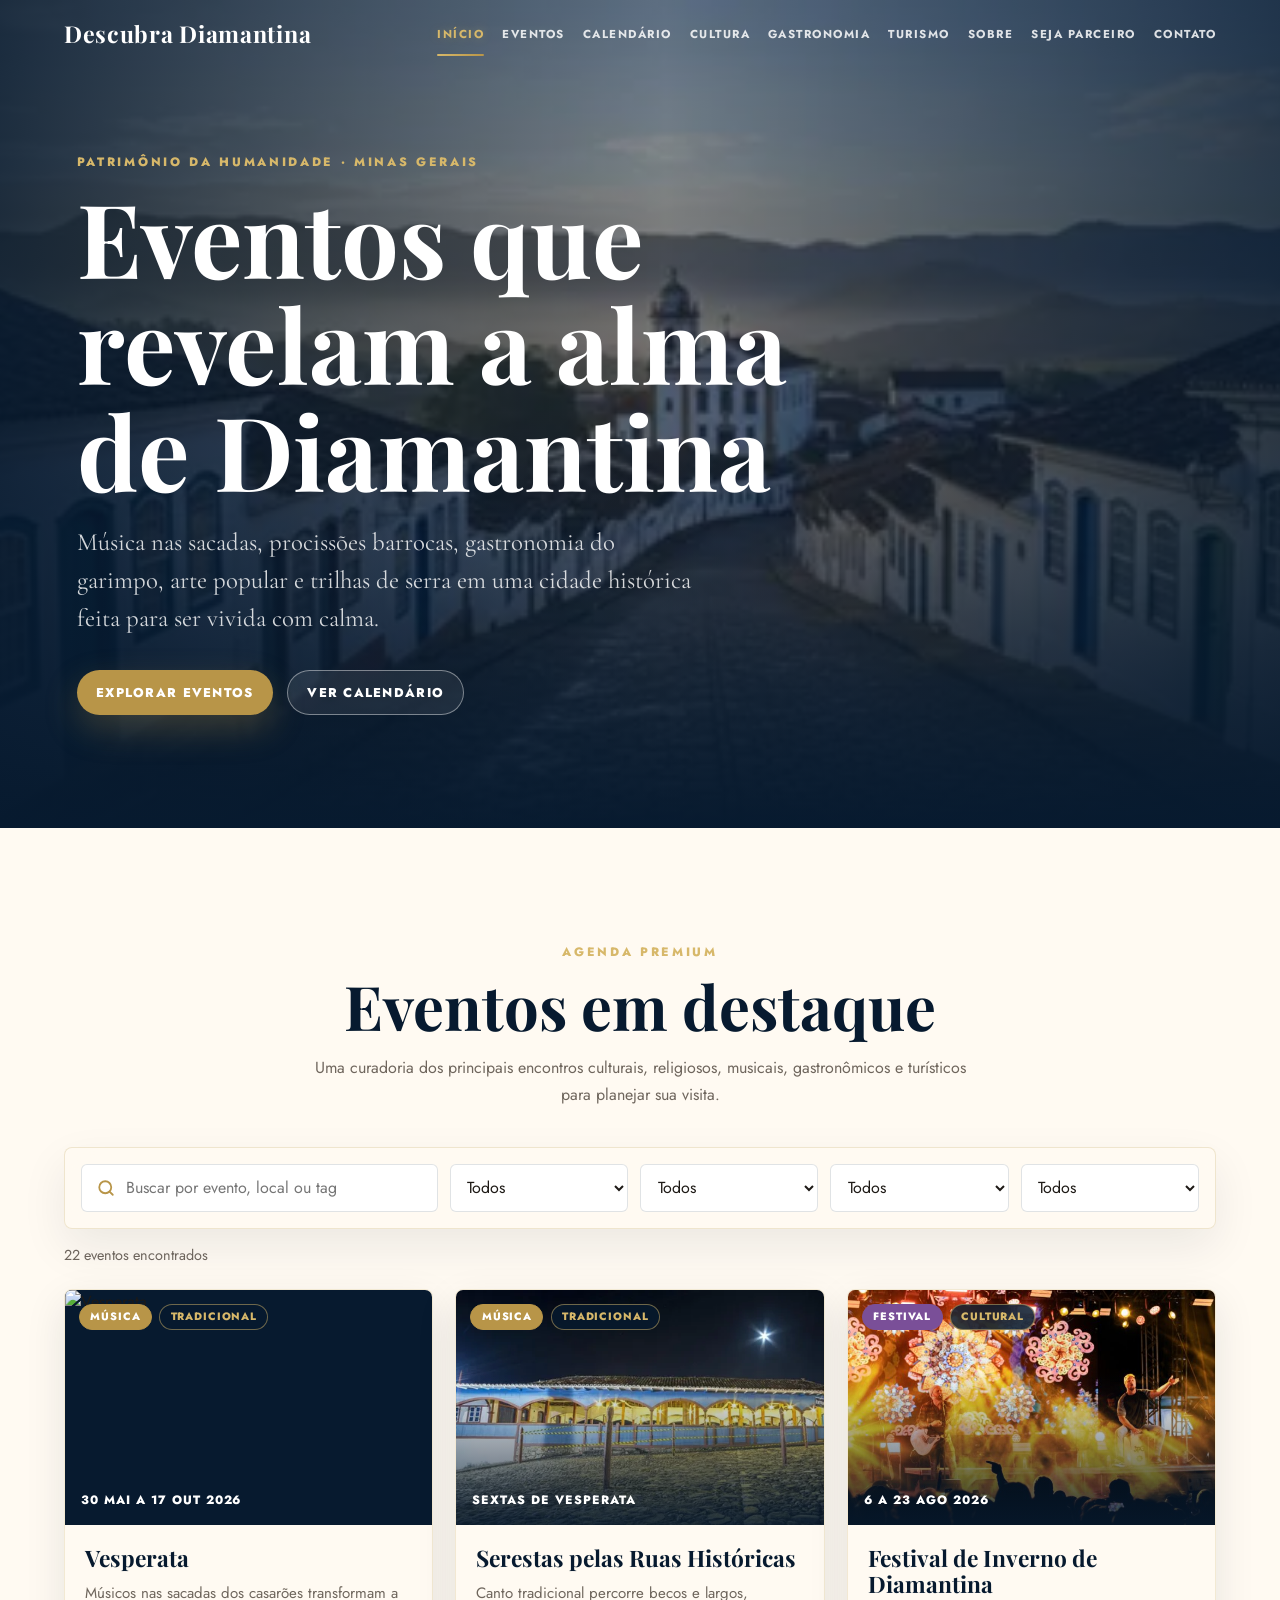
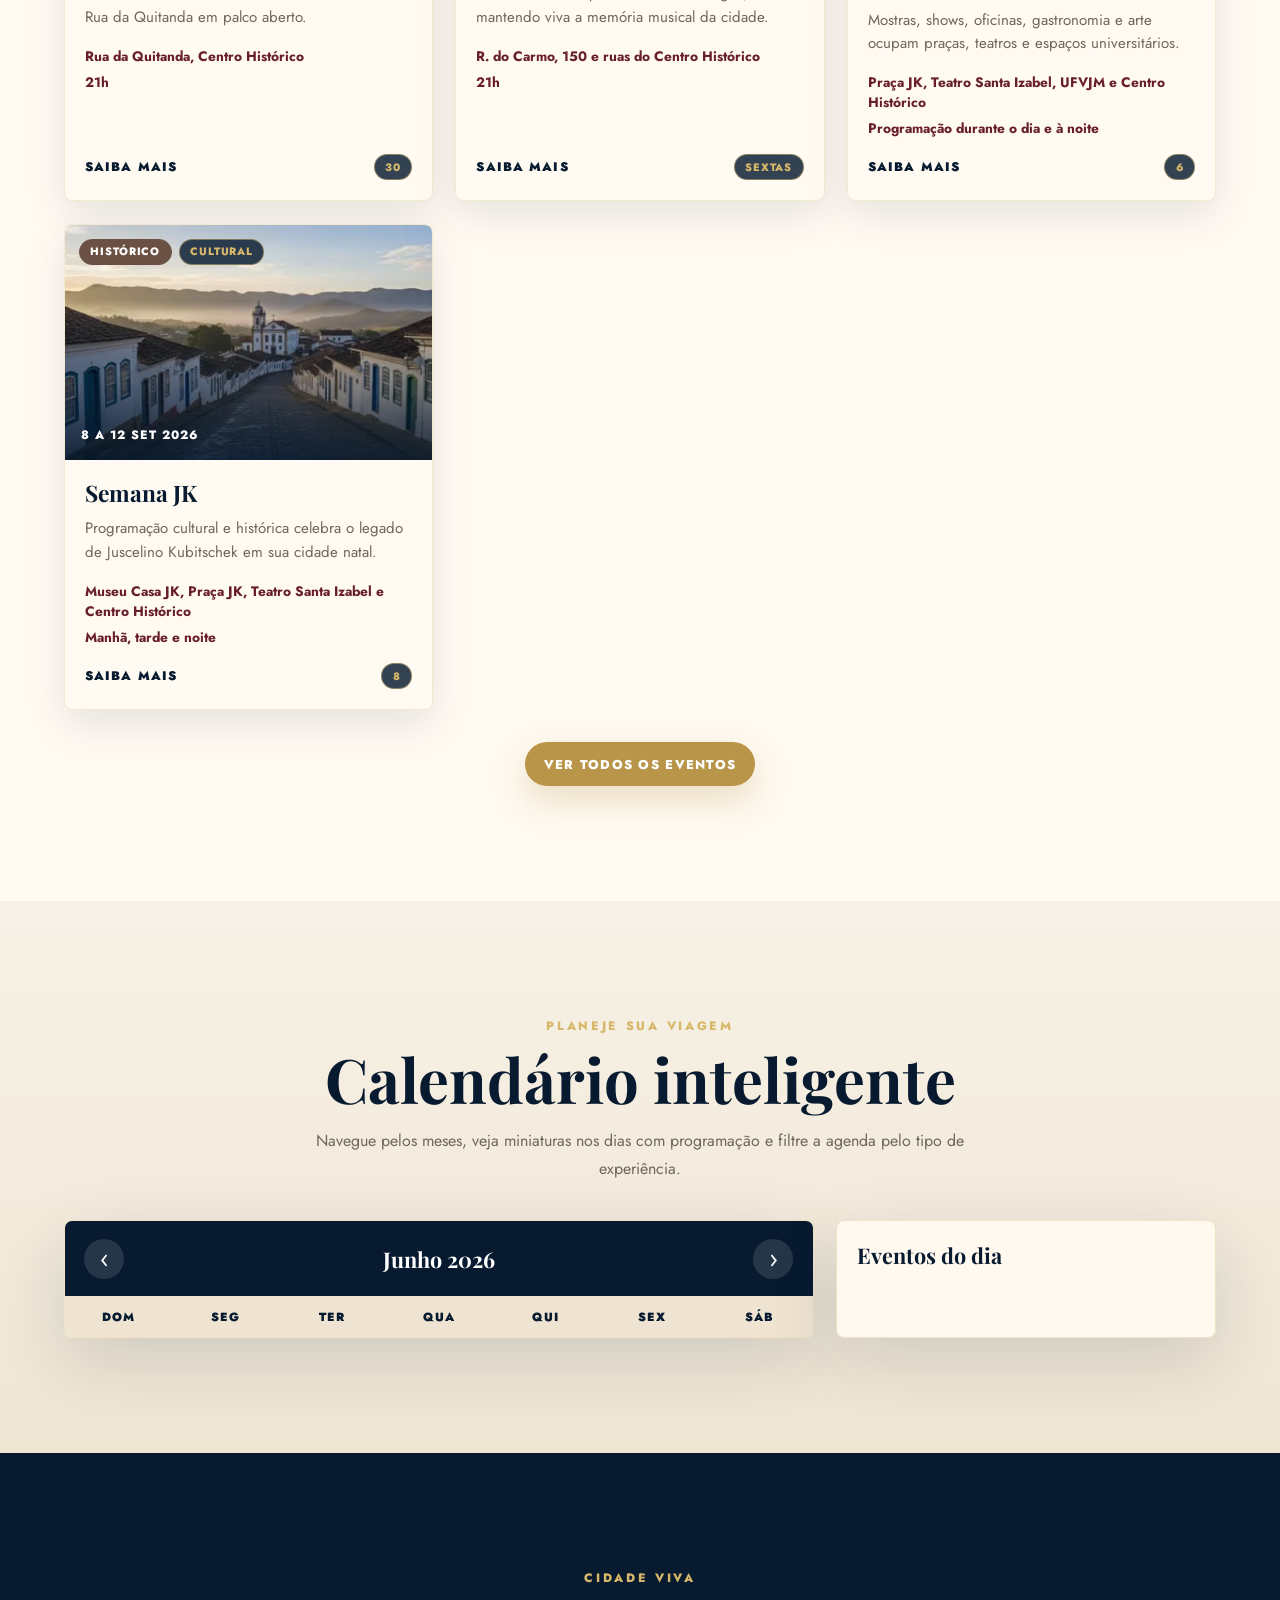
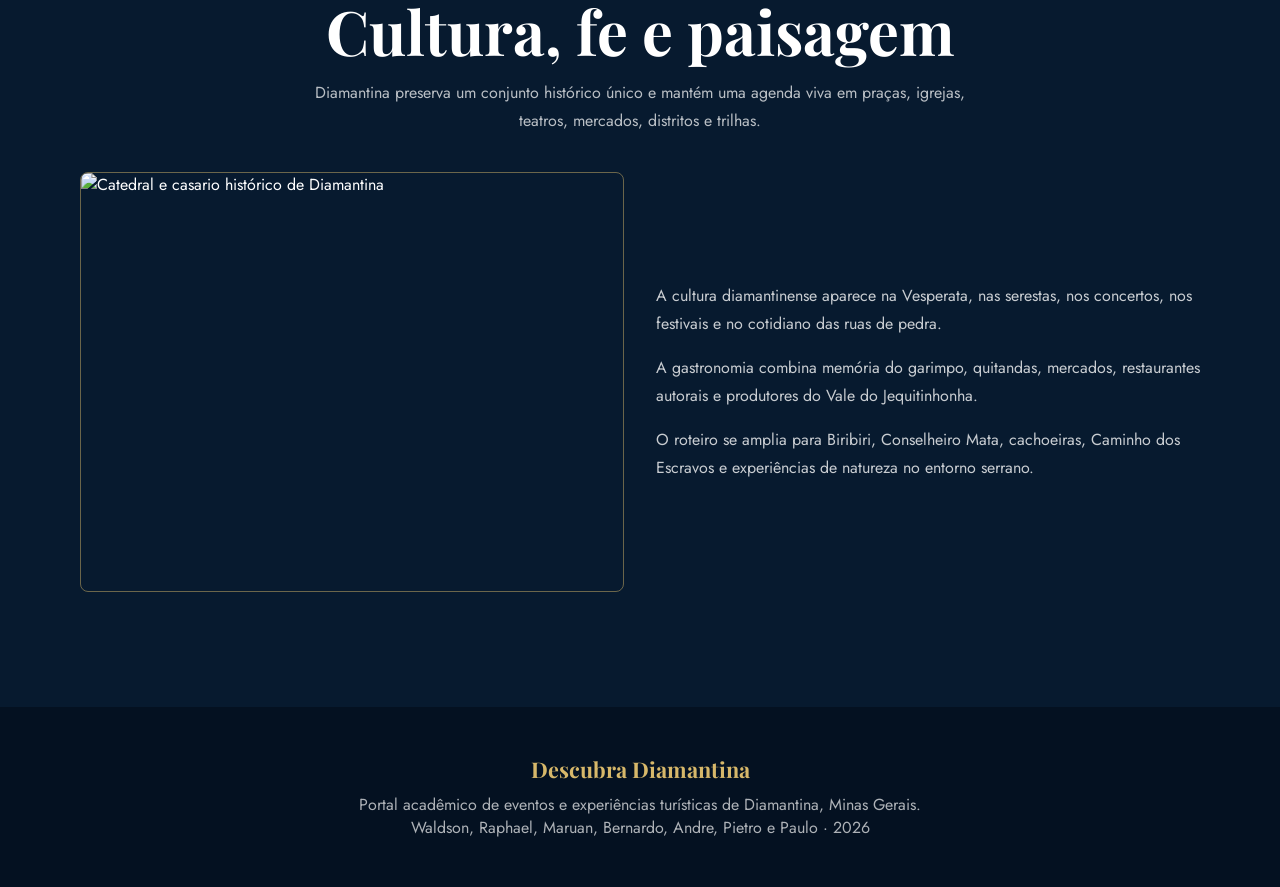
==== commit 95c3ff02: "abc" ====
--- a/DescubraDiamantina.html
+++ b/DescubraDiamantina.html
@@ -13,7 +13,7 @@
 <body data-page="home">
   <header class="site-header" data-header>
     <a class="logo" href="DescubraDiamantina.html">Descubra Diamantina</a>
-    <nav class="nav-links" aria-label="Navegacao principal">
+    <nav class="nav-links" aria-label="Navegação principal">
       <a class="active" href="DescubraDiamantina.html">Início</a>
       <a href="eventos.html">Eventos</a>
       <a href="#calendario">Calendário</a>
@@ -28,8 +28,8 @@
   </header>
 
   <div class="mobile-menu" data-mobile-menu>
-    <button class="close-menu" type="button" data-close-menu aria-label="Fechar menu">x</button>
-    <nav aria-label="Menu mobile">
+    <button class="close-menu" type="button" data-close-menu aria-label="Fechar menu">×</button>
+    <nav aria-label="Menu móvel">
       <a href="DescubraDiamantina.html">Início</a>
       <a href="eventos.html">Eventos</a>
       <a href="#calendario">Calendário</a>
@@ -70,9 +70,9 @@
           <svg width="18" height="18" viewBox="0 0 24 24" fill="none" stroke="currentColor" stroke-width="2.4" stroke-linecap="round" stroke-linejoin="round" aria-hidden="true"><circle cx="11" cy="11" r="8"></circle><path d="m21 21-4.3-4.3"></path></svg>
           <input type="search" data-search placeholder="Buscar por evento, local ou tag">
         </label>
-        <select class="select-field" data-filter="catégoria" aria-label="Filtrar por catégoria"></select>
+        <select class="select-field" data-filter="categoria" aria-label="Filtrar por categoria"></select>
         <select class="select-field" data-filter="tipo" aria-label="Filtrar por tipo de evento"></select>
-        <select class="select-field" data-filter="mes" aria-label="Filtrar por mes"></select>
+        <select class="select-field" data-filter="mes" aria-label="Filtrar por mês"></select>
         <select class="select-field" data-filter="local" aria-label="Filtrar por local"></select>
       </div>
       <p class="results-meta" data-results-meta></p>
--- a/styles.css
+++ b/styles.css
@@ -67,6 +67,8 @@
   display: none;
   align-items: center;
   gap: clamp(.7rem, 1.4vw, 1.45rem);
+  position: relative;
+  z-index: 1;
 }
 
 .nav-links a {
@@ -76,23 +78,32 @@
   letter-spacing: .13em;
   text-transform: uppercase;
   color: rgba(255, 255, 255, .84);
+  padding: 0.4rem 0;
+  transition: color .25s ease;
 }
 
 .nav-links a::after {
   content: '';
   position: absolute;
   left: 0;
-  bottom: -6px;
+  bottom: -8px;
   width: 0;
-  height: 1px;
-  background: var(--dourado-2);
-  transition: width .25s ease;
+  height: 2px;
+  background: linear-gradient(90deg, var(--dourado-2), var(--dourado));
+  transition: width .3s cubic-bezier(0.34, 1.56, 0.64, 1);
+  border-radius: 999px;
 }
 
 .nav-links a:hover,
-.nav-links a.active { color: var(--dourado-2); }
+.nav-links a.active { 
+  color: var(--dourado-2);
+  text-shadow: 0 0 10px rgba(215, 184, 106, .3);
+}
+
 .nav-links a:hover::after,
-.nav-links a.active::after { width: 100%; }
+.nav-links a.active::after { 
+  width: 100%;
+}
 
 .hamburger {
   display: inline-flex;
@@ -115,23 +126,41 @@
   content: '';
 }
 
+.hamburger span { position: relative; }
+.hamburger span::before,
+.hamburger span::after {
+  position: absolute;
+  left: 0;
+  top: 0;
+}
 .hamburger span::before { transform: translateY(-8px); }
-.hamburger span::after { transform: translateY(3px); }
+.hamburger span::after { transform: translateY(8px); }
 
 .mobile-menu {
   position: fixed;
   inset: 0;
   z-index: 80;
-  display: grid;
-  place-items: center;
+  display: flex;
+  flex-direction: column;
+  align-items: center;
+  justify-content: center;
   padding: 2rem;
   background:
-    linear-gradient(rgba(7, 26, 47, .92), rgba(7, 26, 47, .98)),
+    linear-gradient(135deg, rgba(7, 26, 47, .96) 0%, rgba(7, 26, 47, .88) 50%, rgba(104, 31, 43, .92) 100%),
     url('./.imagens/Diamantina1.png') center/cover;
   opacity: 0;
   pointer-events: none;
-  transform: translateY(-10px);
-  transition: opacity .25s ease, transform .25s ease;
+  transform: translateY(-100%);
+  transition: opacity .3s ease, transform .3s ease;
+  overflow: hidden;
+}
+
+.mobile-menu::before {
+  content: '';
+  position: absolute;
+  inset: 0;
+  background: radial-gradient(circle at 20% 50%, rgba(184, 149, 72, .08) 0%, transparent 50%);
+  pointer-events: none;
 }
 
 .mobile-menu.open {
@@ -142,26 +171,47 @@
 
 .mobile-menu nav {
   display: grid;
-  gap: 1.2rem;
+  gap: 1.4rem;
   text-align: center;
+  position: relative;
+  z-index: 1;
+  width: 100%;
+  max-width: 400px;
 }
 
 .mobile-menu a {
   font-family: 'Playfair Display', Georgia, serif;
-  font-size: clamp(1.7rem, 8vw, 3rem);
-  color: #fff;
+  font-size: clamp(1.5rem, 6vw, 2.4rem);
+  color: #fff;
+  padding: 0.8rem 1rem;
+  transition: color .25s ease, text-shadow .25s ease;
+  letter-spacing: .02em;
+  font-weight: 600;
+}
+
+.mobile-menu a:hover,
+.mobile-menu a.active {
+  color: var(--dourado-2);
+  text-shadow: 0 0 20px rgba(215, 184, 106, .4);
 }
 
 .close-menu {
   position: absolute;
   right: 24px;
   top: 24px;
-  width: 44px;
-  height: 44px;
+  width: 48px;
+  height: 48px;
   border-radius: 50%;
-  background: rgba(255, 255, 255, .12);
-  color: #fff;
-  font-size: 1.7rem;
+  background: rgba(255, 255, 255, .15);
+  color: #fff;
+  font-size: 2rem;
+  z-index: 2;
+  transition: background .25s ease, transform .25s ease;
+}
+
+.close-menu:hover {
+  background: rgba(255, 255, 255, .25);
+  transform: rotate(90deg);
 }
 
 .hero {
@@ -1281,6 +1331,11 @@
 .fade-in.visible {
   opacity: 1;
   transform: translateY(0);
+}
+
+@media (min-width: 981px) {
+  .nav-links { display: flex; }
+  .hamburger { display: none; }
 }
 
 @media (max-width: 980px) {
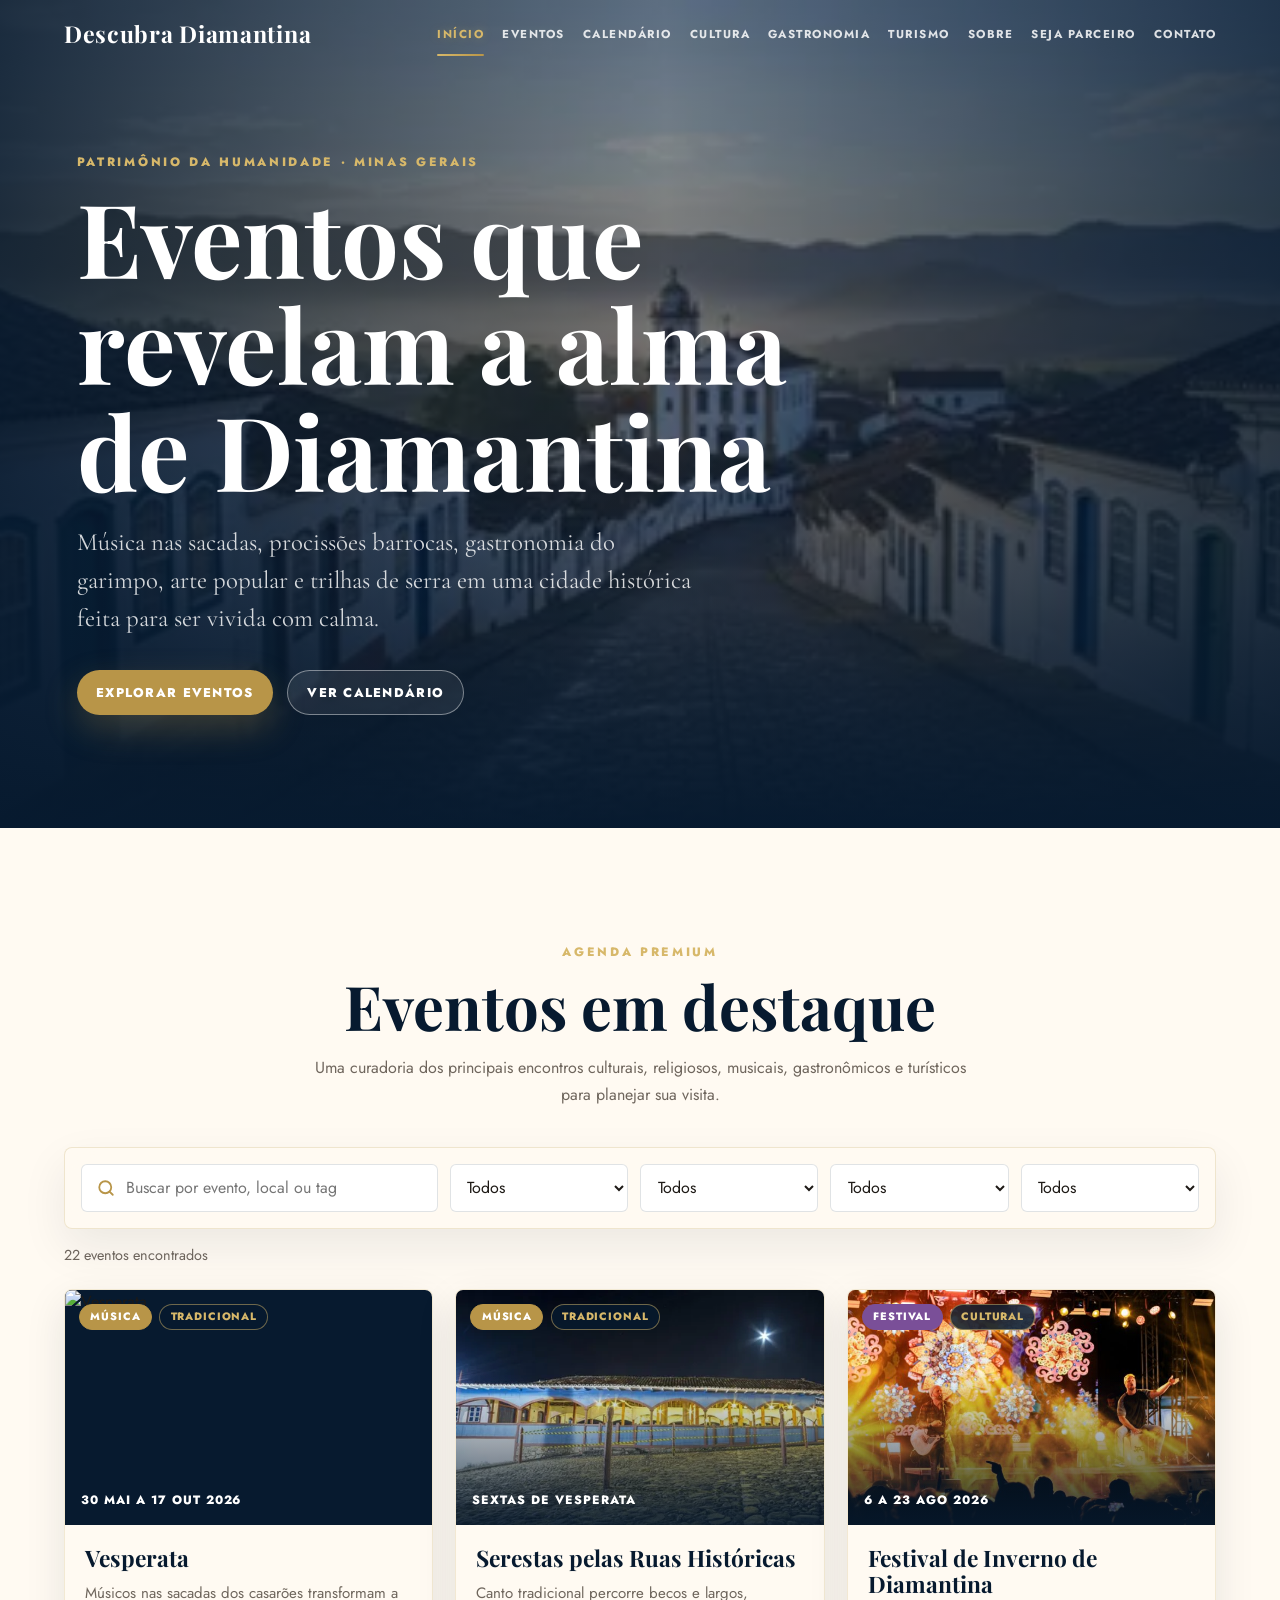
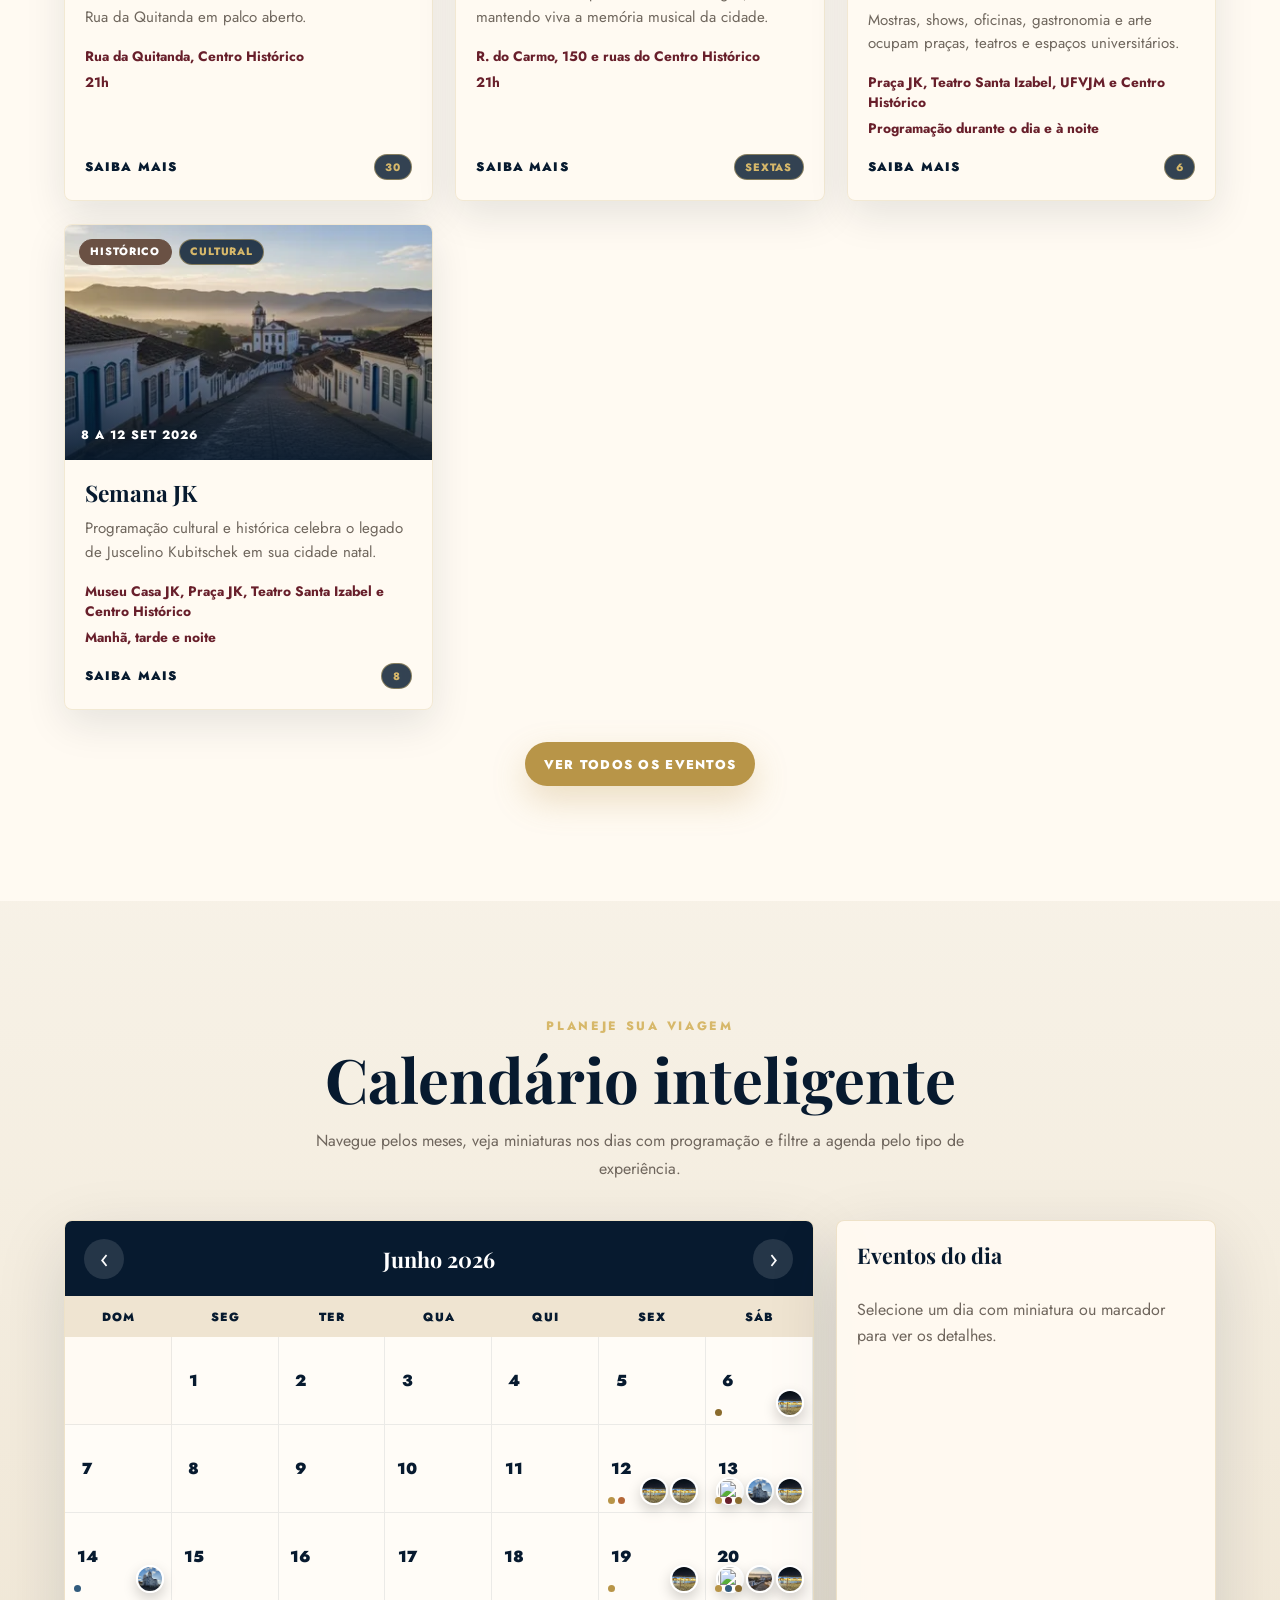
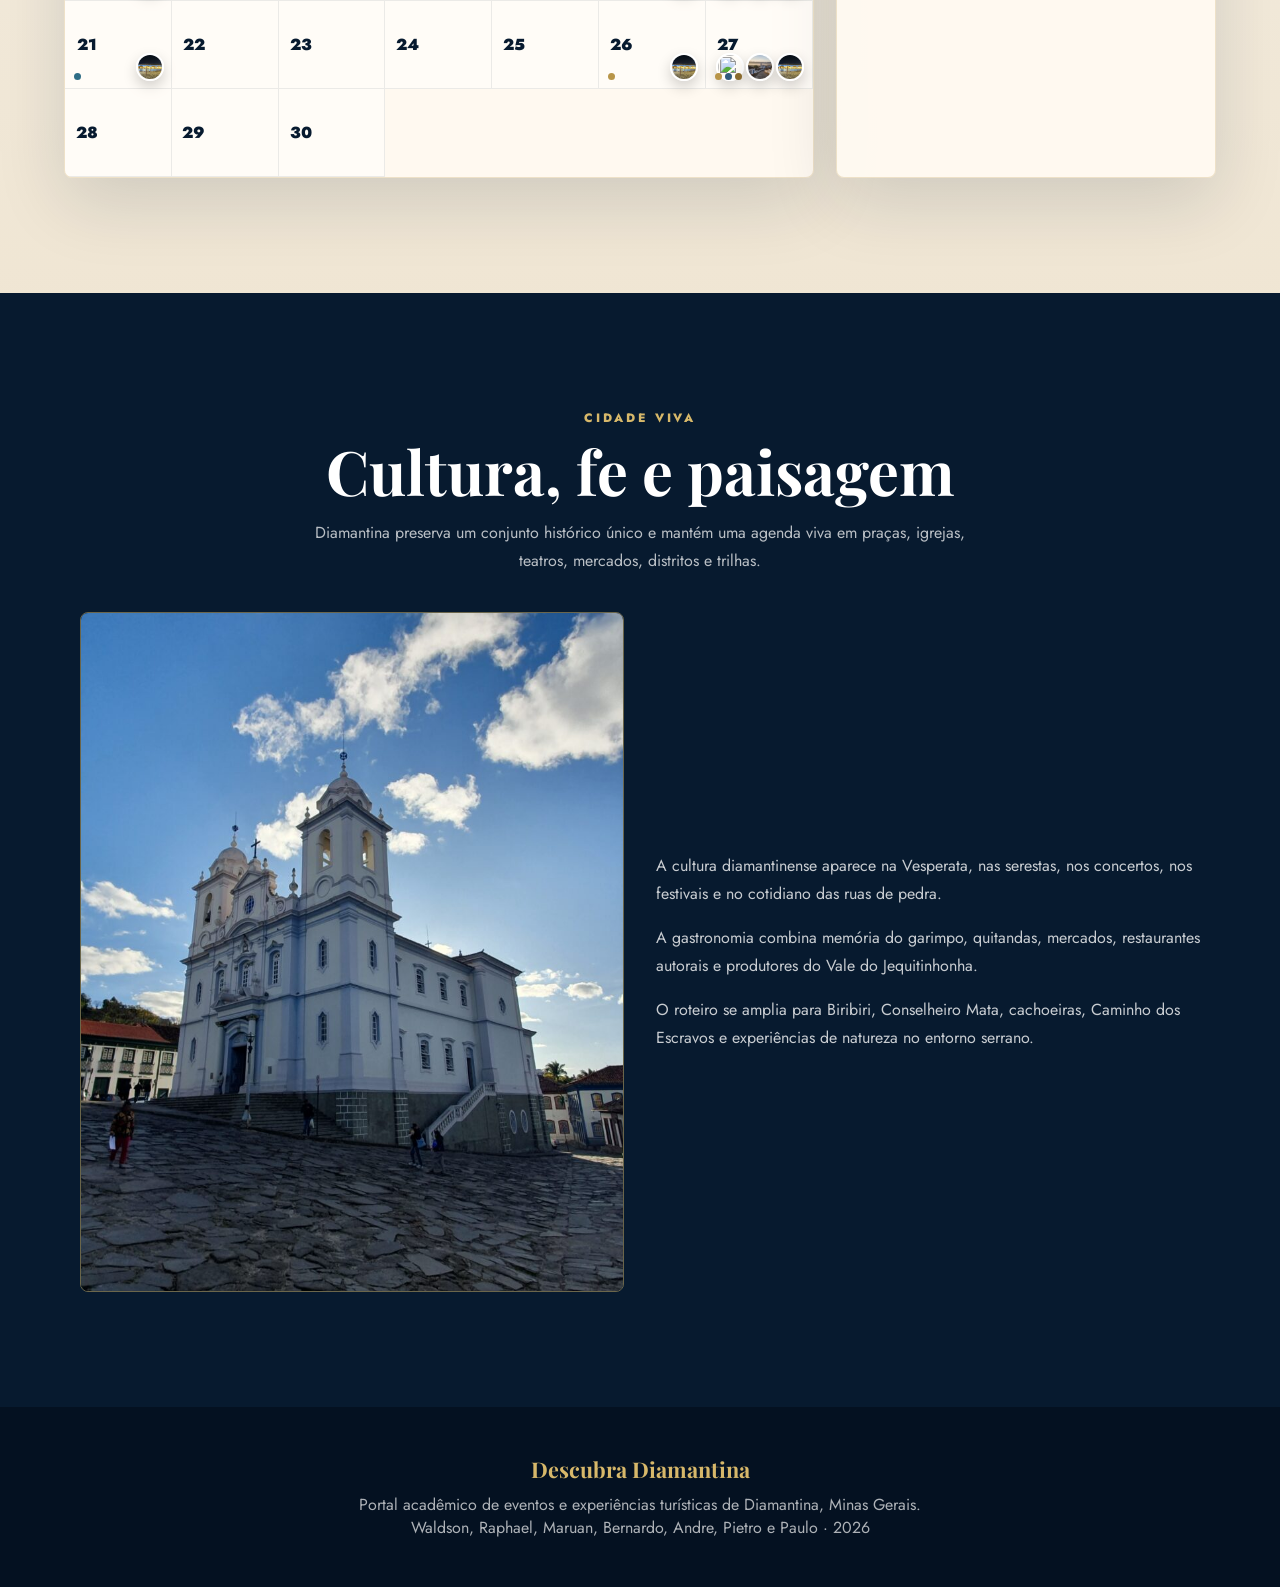
==== commit b4ff9f62: "Corrigindo bus de calendario" ====
--- a/DescubraDiamantina.html
+++ b/DescubraDiamantina.html
@@ -120,7 +120,7 @@
         <p class="section-copy">Diamantina preserva um conjunto histórico único e mantém uma agenda viva em praças, igrejas, teatros, mercados, distritos e trilhas.</p>
       </div>
       <div class="about-grid">
-        <img class="fade-in" src="./.imagens/catédral.png" alt="Catedral e casario histórico de Diamantina">
+        <img class="fade-in" src="./.imagens/catedral.png" alt="Catedral e casario histórico de Diamantina">
         <div class="about-text fade-in">
           <p id="cultura">A cultura diamantinense aparece na Vesperata, nas serestas, nos concertos, nos festivais e no cotidiano das ruas de pedra.</p>
           <p id="gastronomia">A gastronomia combina memória do garimpo, quitandas, mercados, restaurantes autorais e produtores do Vale do Jequitinhonha.</p>
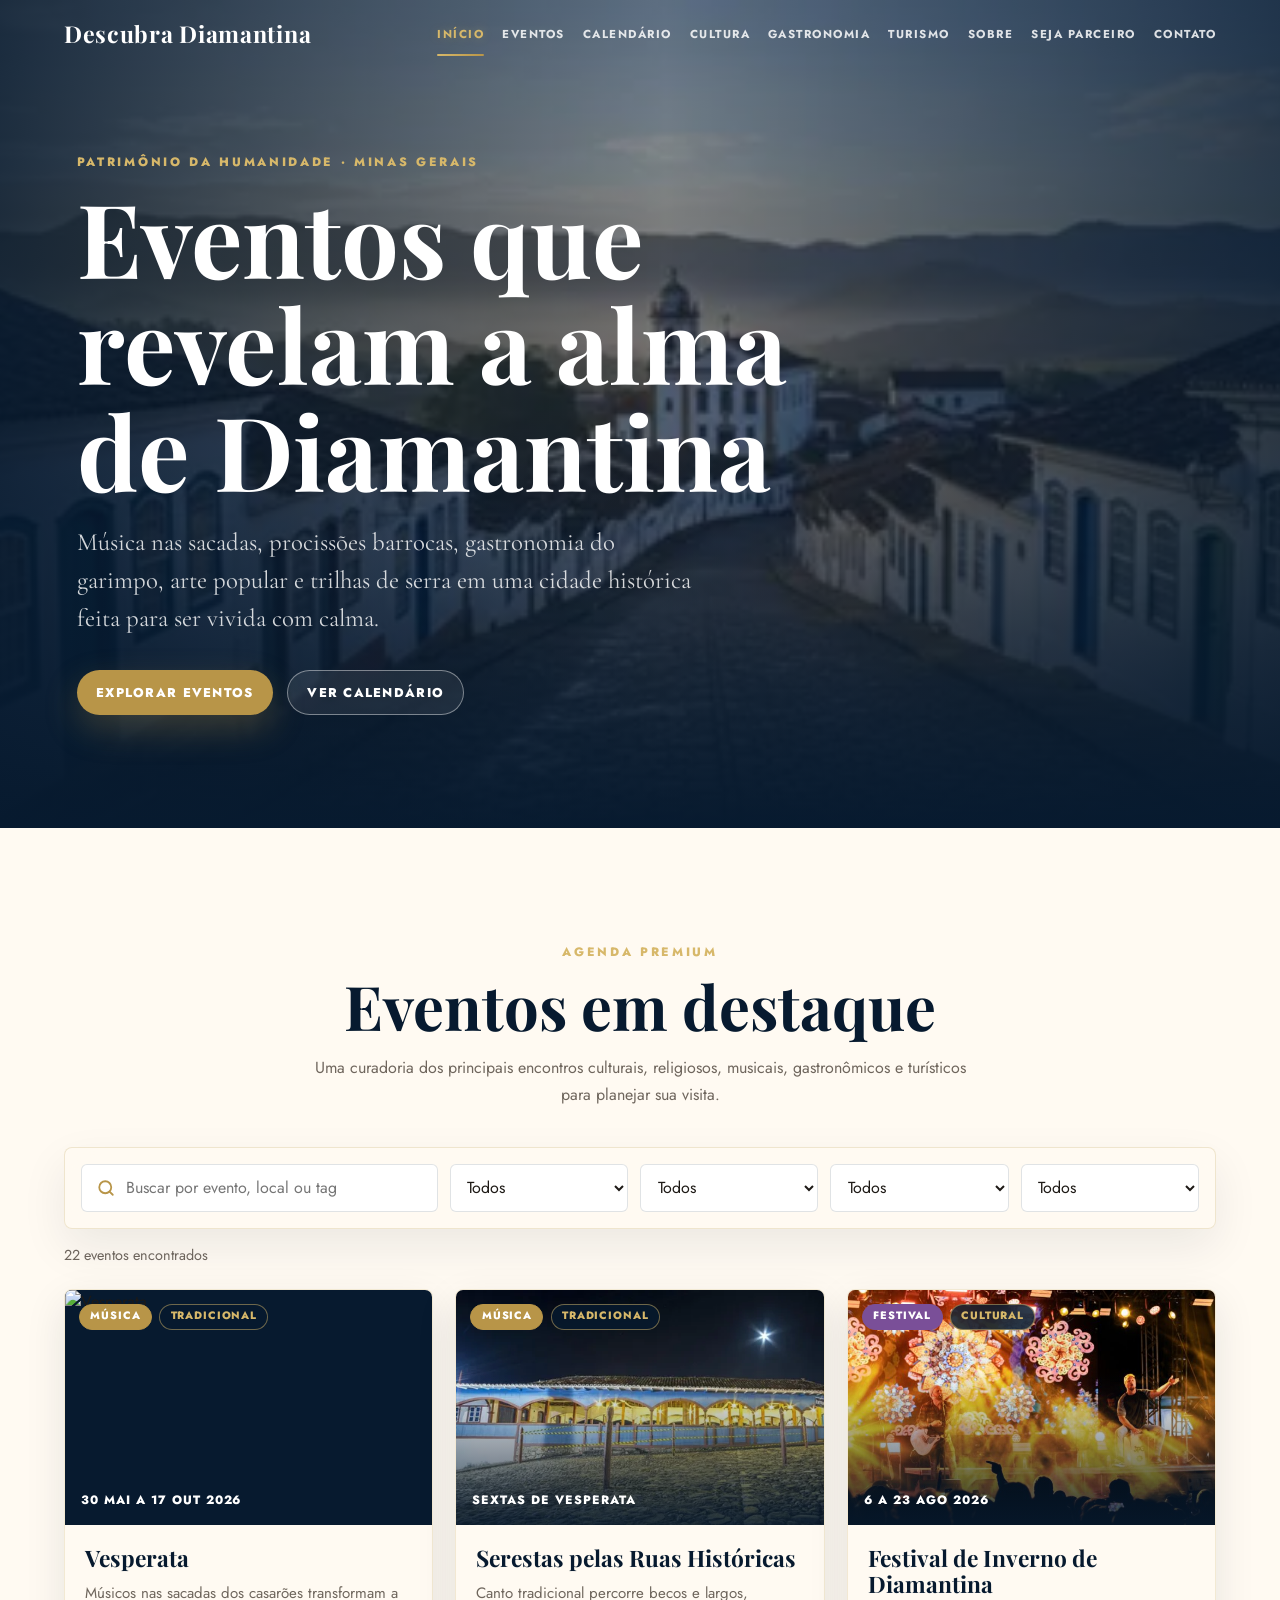
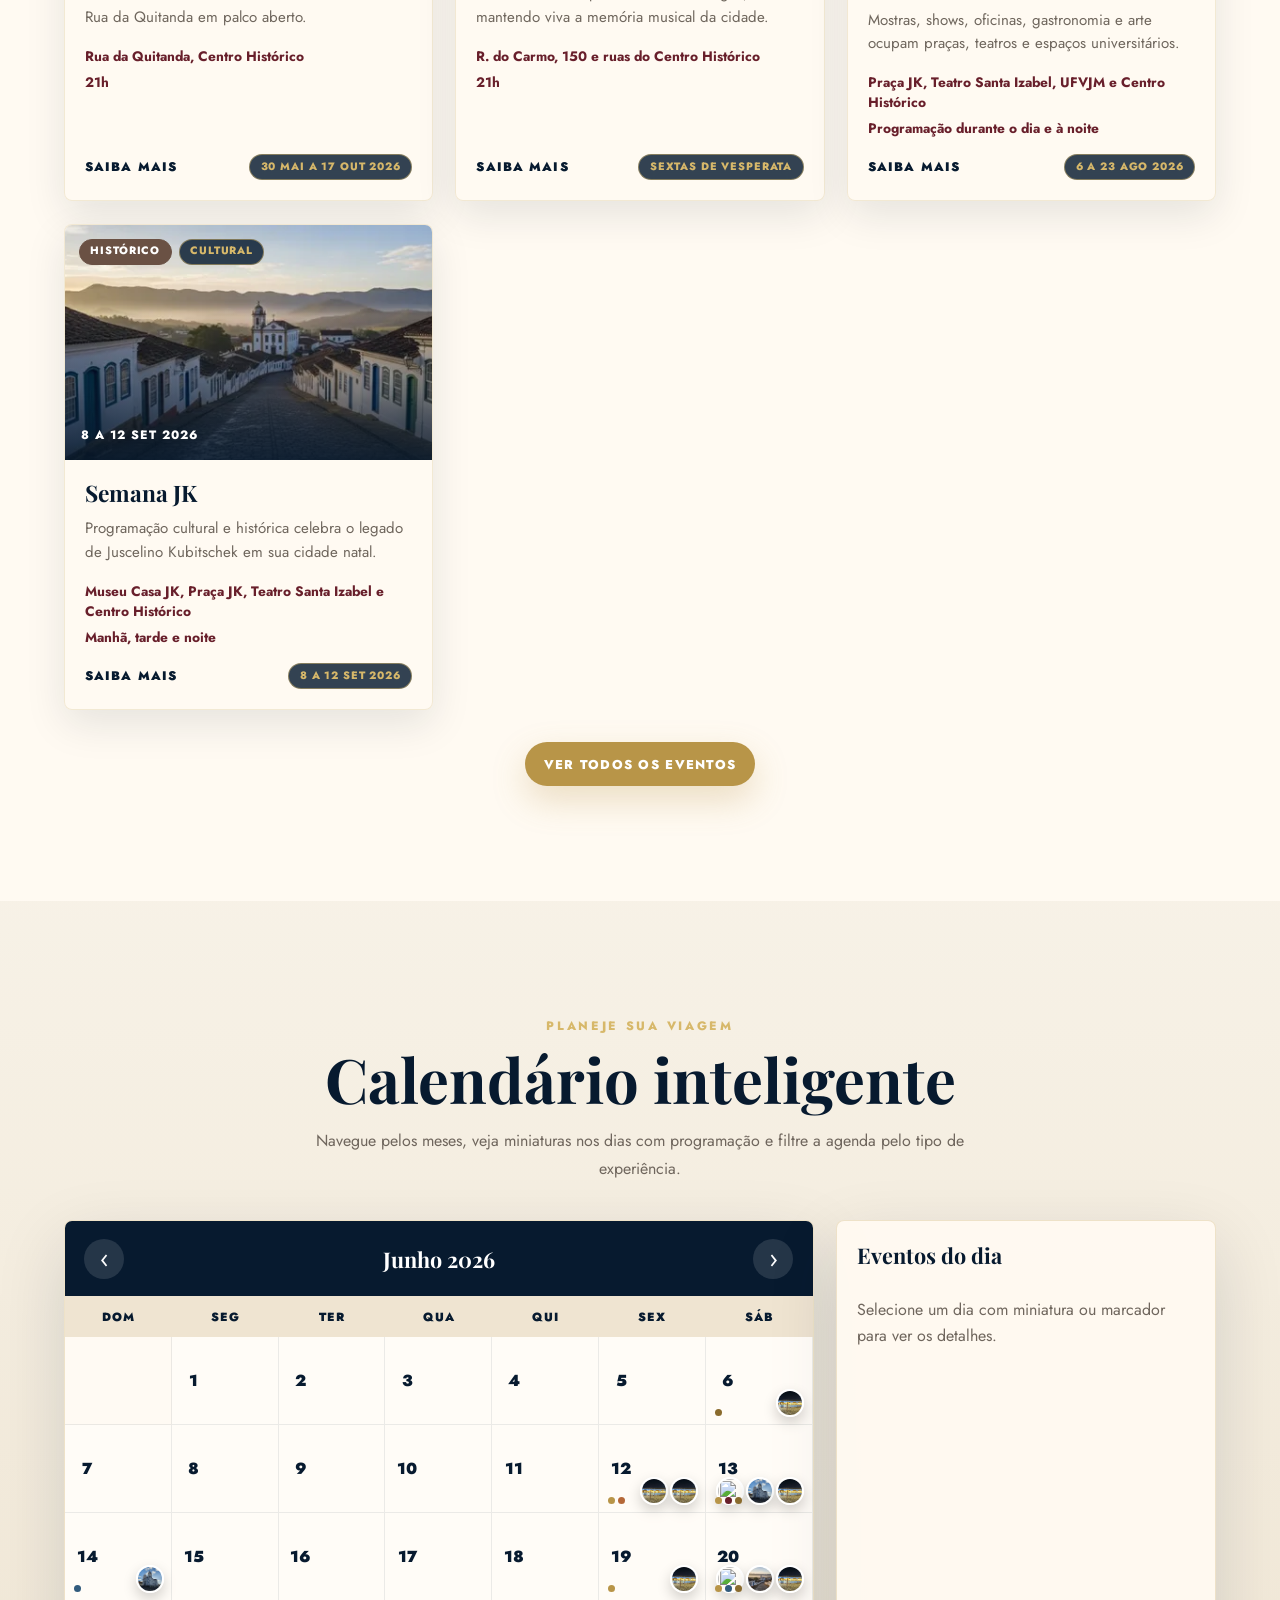
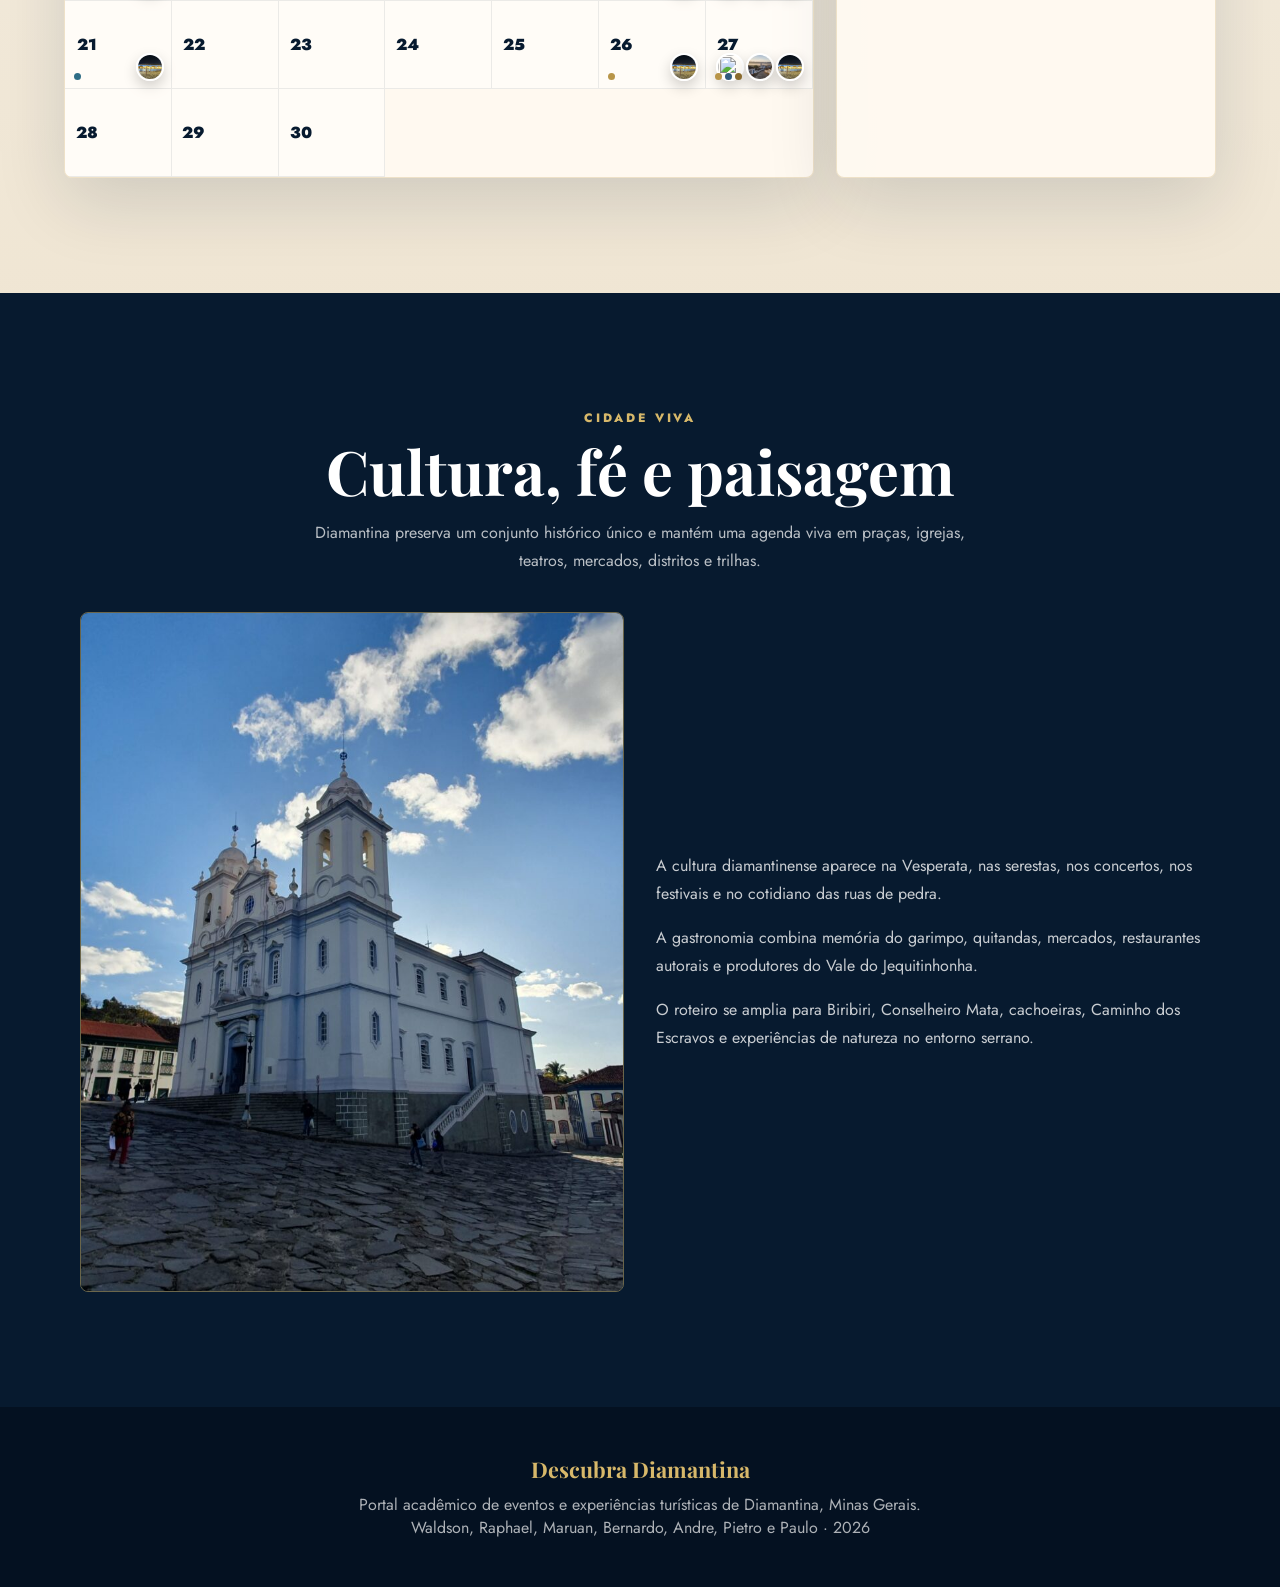
==== commit 3b28e4d8: "Correção de filtro e erros ortográficos" ====
--- a/DescubraDiamantina.html
+++ b/DescubraDiamantina.html
@@ -91,9 +91,9 @@
       <div class="calendar-layout fade-in">
         <div class="calendar-wrap">
           <div class="cal-header">
-            <button class="cal-nav" type="button" data-cal-prev aria-label="Mes anterior">&#8249;</button>
+            <button class="cal-nav" type="button" data-cal-prev aria-label="Mês anterior">&#8249;</button>
             <span class="cal-month-year" data-cal-month></span>
-            <button class="cal-nav" type="button" data-cal-next aria-label="Próximo mes">&#8250;</button>
+            <button class="cal-nav" type="button" data-cal-next aria-label="Próximo mês">&#8250;</button>
           </div>
           <div class="cal-weekdays">
             <div class="cal-weekday">Dom</div>
@@ -116,7 +116,7 @@
     <section class="about-section" id="sobre">
       <div class="section-header fade-in">
         <span class="section-tag">Cidade viva</span>
-        <h2 class="section-title">Cultura, fe e paisagem</h2>
+        <h2 class="section-title">Cultura, fé e paisagem</h2>
         <p class="section-copy">Diamantina preserva um conjunto histórico único e mantém uma agenda viva em praças, igrejas, teatros, mercados, distritos e trilhas.</p>
       </div>
       <div class="about-grid">
--- a/styles.css
+++ b/styles.css
@@ -457,6 +457,13 @@
   letter-spacing: .08em;
   text-transform: uppercase;
   backdrop-filter: blur(10px);
+  line-height: 1.2;
+}
+
+.badge-date {
+  max-width: 100%;
+  text-align: right;
+  white-space: normal;
 }
 
 .card-date-float {
@@ -507,6 +514,7 @@
   justify-content: space-between;
   align-items: center;
   gap: 1rem;
+  flex-wrap: wrap;
 }
 
 .btn-card {
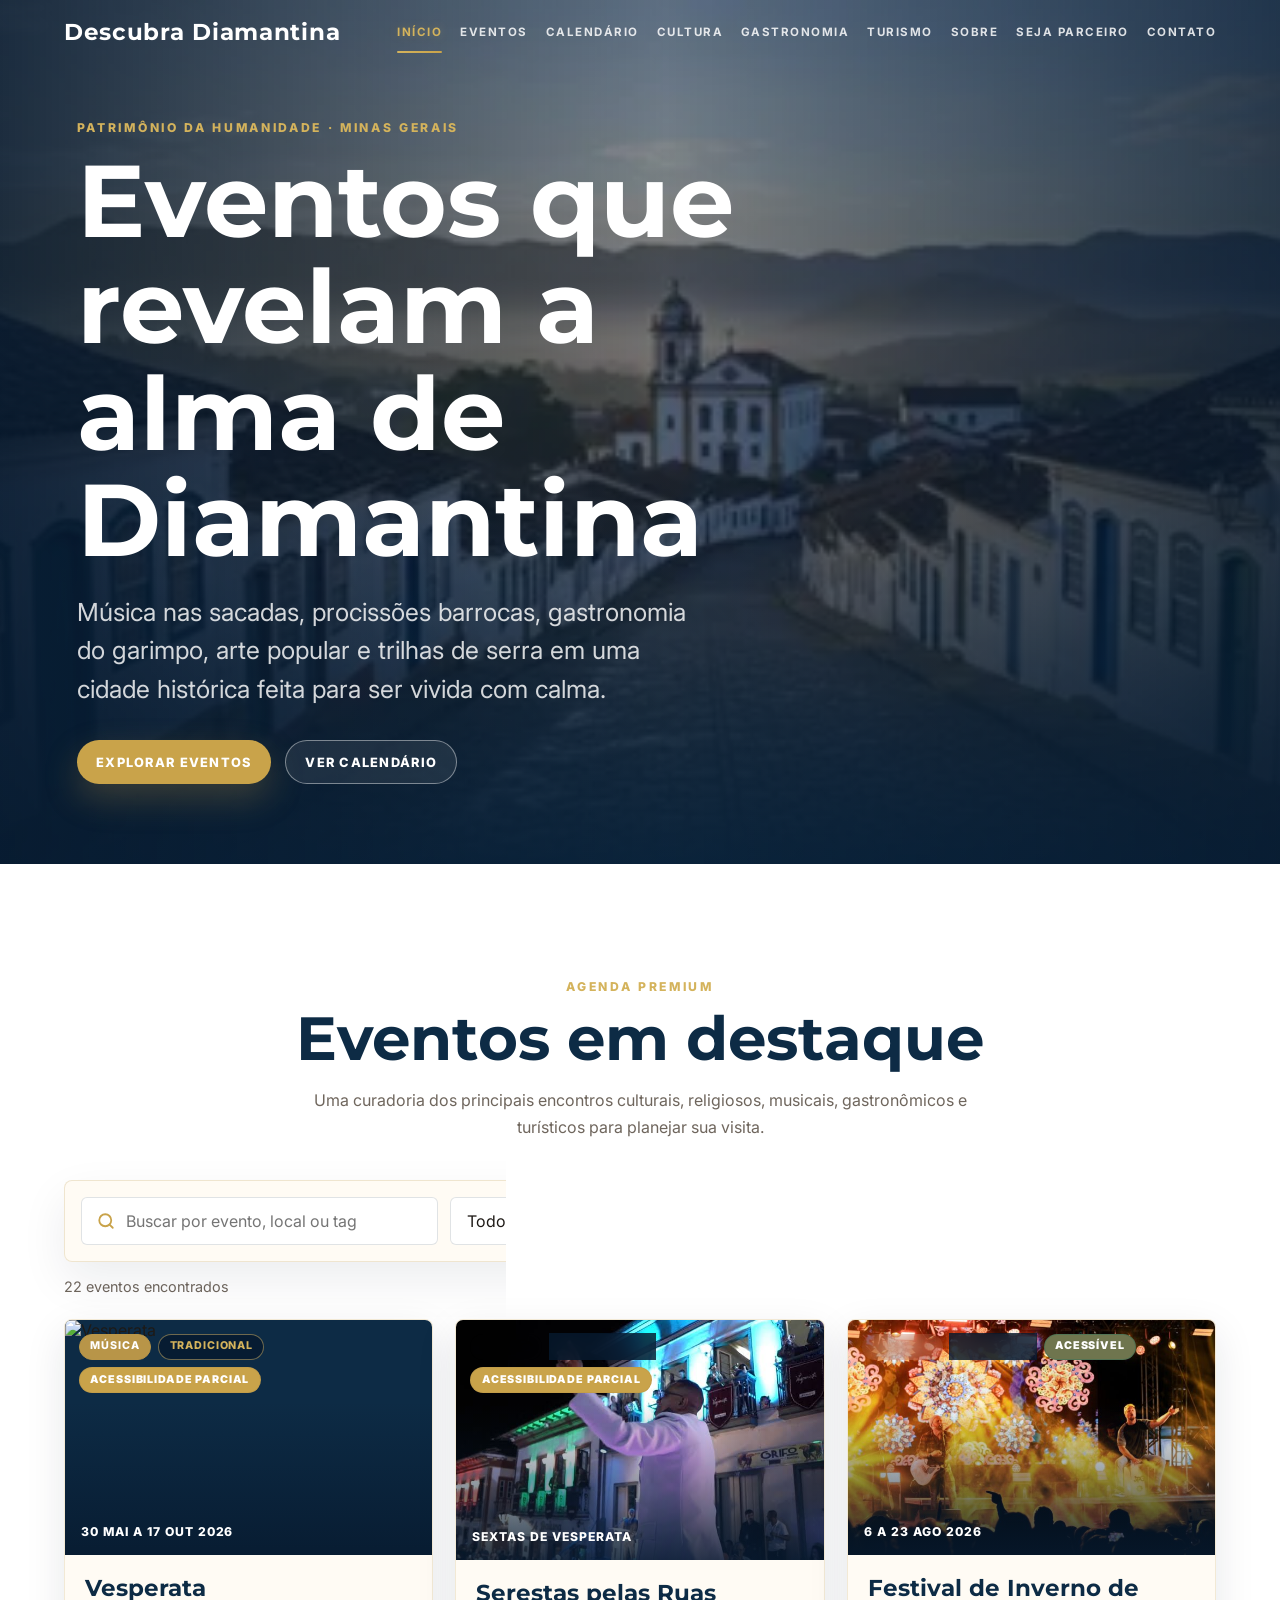
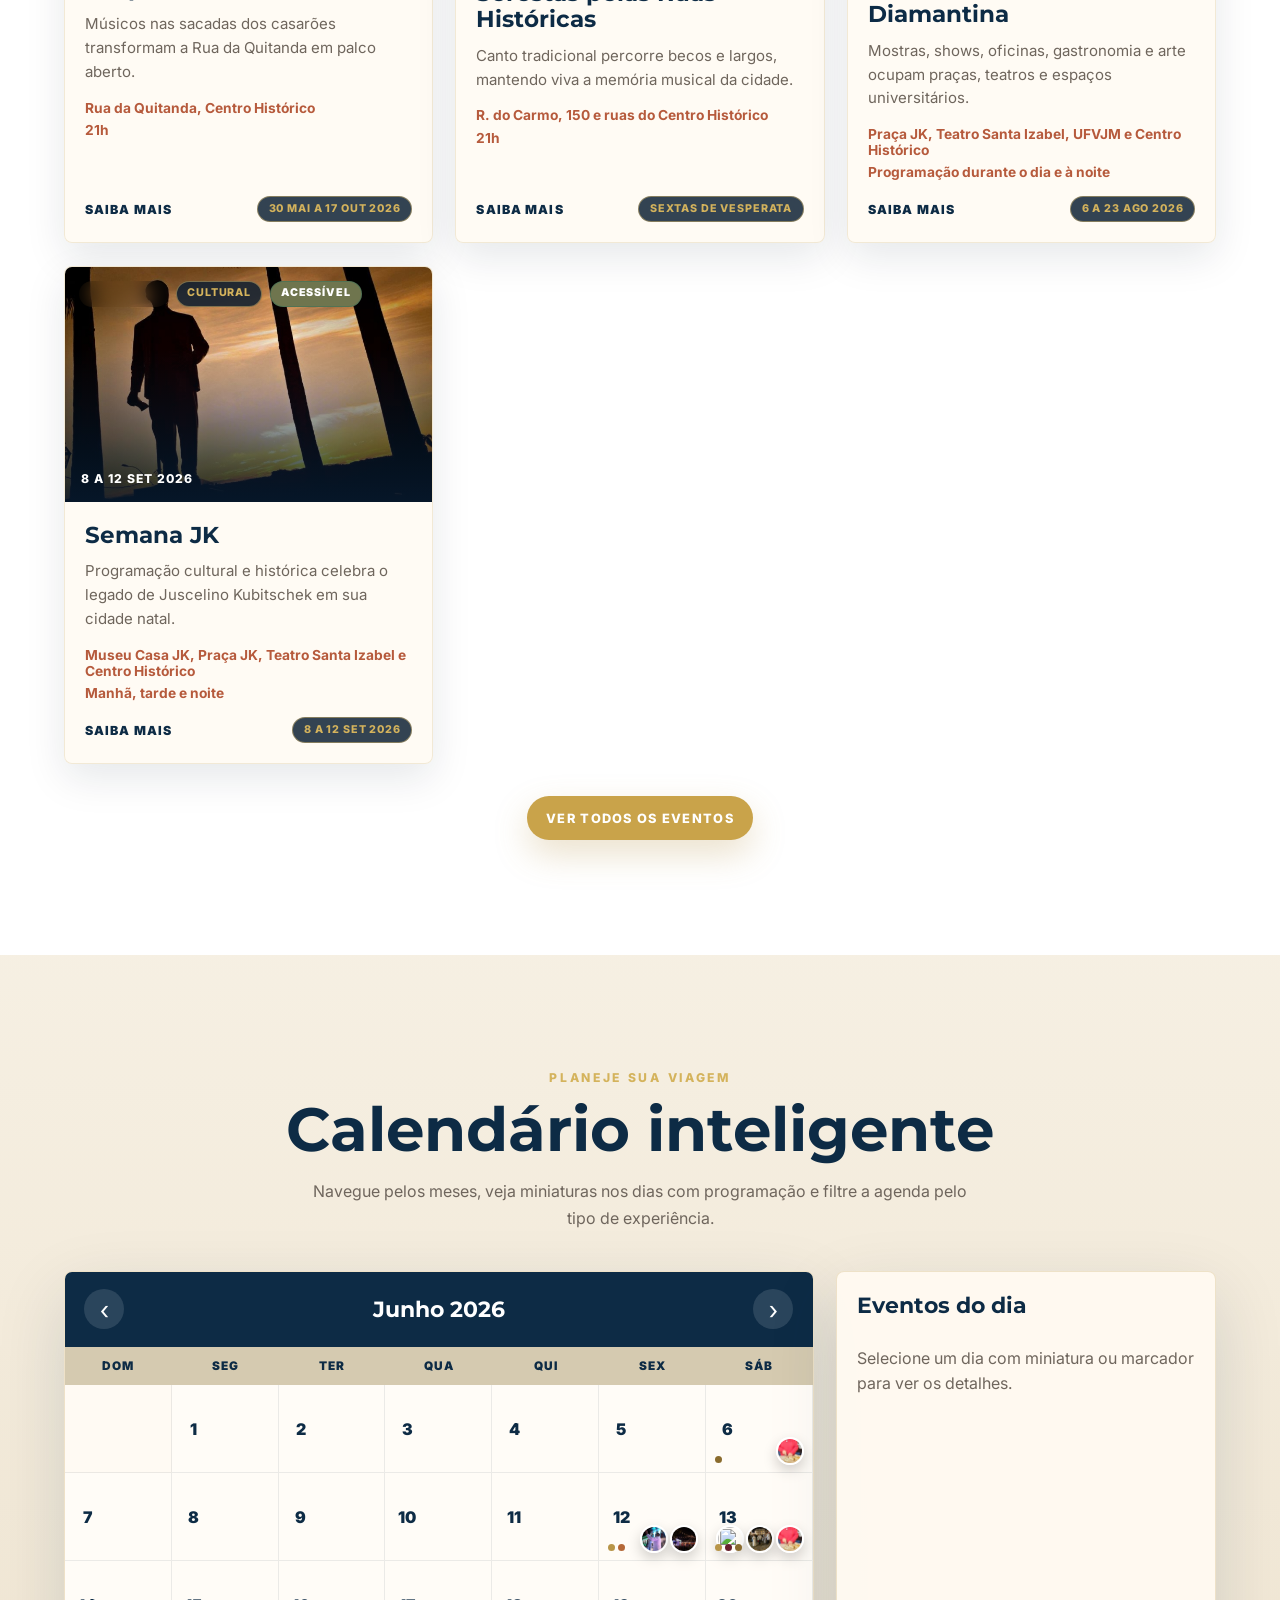
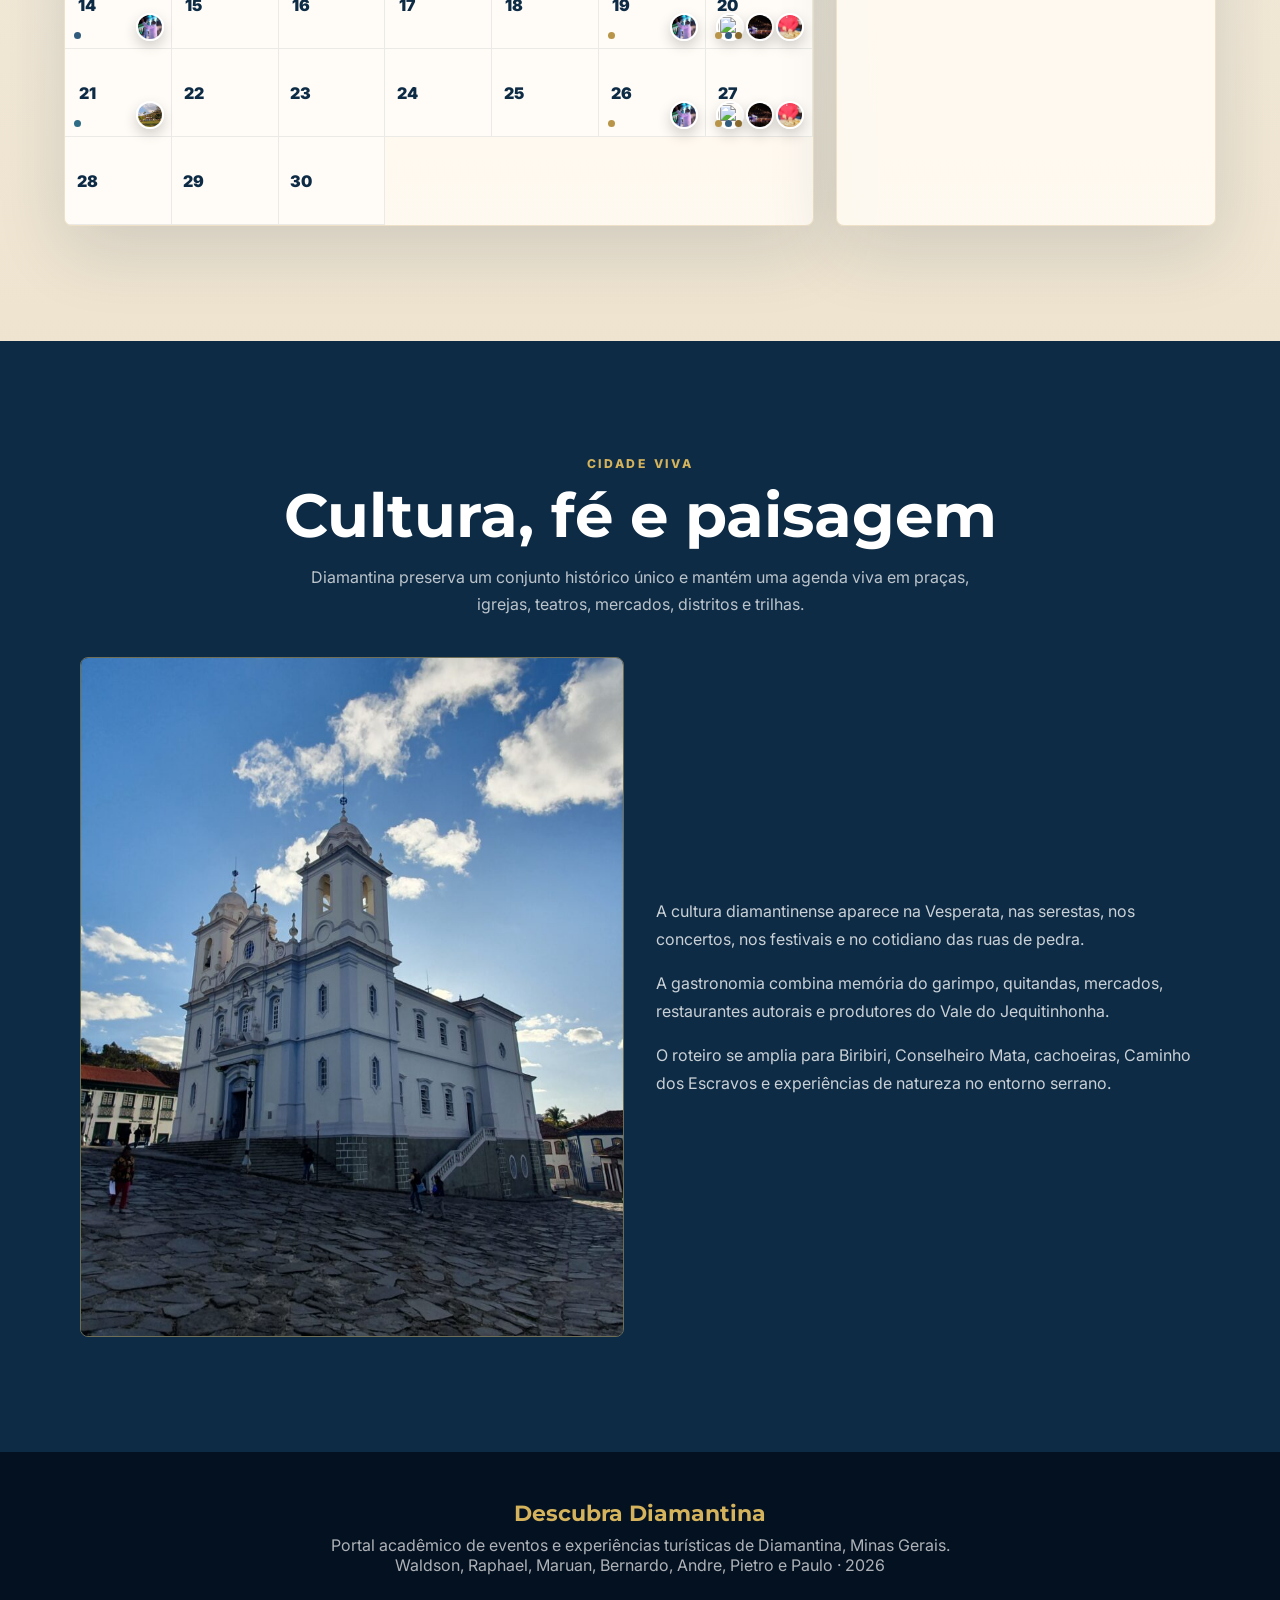
==== commit 14dabc59: "'Novas imagens e estilização'" ====
--- a/DescubraDiamantina.html
+++ b/DescubraDiamantina.html
@@ -1,15 +1,20 @@
 <!DOCTYPE html>
 <html lang="pt-BR">
+
 <head>
   <meta charset="UTF-8">
   <meta name="viewport" content="width=device-width, initial-scale=1.0">
   <title>Descubra Diamantina | Portal Cultural</title>
-  <meta name="description" content="Portal turístico de eventos culturais, religiosos, gastronômicos e musicais de Diamantina.">
+  <meta name="description"
+    content="Portal turístico de eventos culturais, religiosos, gastronômicos e musicais de Diamantina.">
   <link rel="preconnect" href="https://fonts.googleapis.com">
   <link rel="preconnect" href="https://fonts.gstatic.com" crossorigin>
-  <link href="https://fonts.googleapis.com/css2?family=Cormorant+Garamond:wght@400;500;600&family=Jost:wght@400;500;600;700;800&family=Playfair+Display:wght@600;700;800&display=swap" rel="stylesheet">
+  <link
+    href="https://fonts.googleapis.com/css2?family=Inter:wght@400;500;600;700&family=Montserrat:wght@500;600;700&display=swap"
+    rel="stylesheet">
   <link rel="stylesheet" href="styles.css">
 </head>
+
 <body data-page="home">
   <header class="site-header" data-header>
     <a class="logo" href="DescubraDiamantina.html">Descubra Diamantina</a>
@@ -50,7 +55,8 @@
       <div class="hero-content fade-in">
         <span class="eyebrow">Patrimônio da Humanidade · Minas Gerais</span>
         <h1>Eventos que revelam a alma de Diamantina</h1>
-        <p>Música nas sacadas, procissões barrocas, gastronomia do garimpo, arte popular e trilhas de serra em uma cidade histórica feita para ser vivida com calma.</p>
+        <p>Música nas sacadas, procissões barrocas, gastronomia do garimpo, arte popular e trilhas de serra em uma
+          cidade histórica feita para ser vivida com calma.</p>
         <div class="hero-actions">
           <a class="btn btn-primary" href="eventos.html">Explorar eventos</a>
           <a class="btn btn-secondary" href="#calendario">Ver calendário</a>
@@ -62,12 +68,17 @@
       <div class="section-header fade-in">
         <span class="section-tag">Agenda premium</span>
         <h2 class="section-title">Eventos em destaque</h2>
-        <p class="section-copy">Uma curadoria dos principais encontros culturais, religiosos, musicais, gastronômicos e turísticos para planejar sua visita.</p>
+        <p class="section-copy">Uma curadoria dos principais encontros culturais, religiosos, musicais, gastronômicos e
+          turísticos para planejar sua visita.</p>
       </div>
 
       <div class="toolbar fade-in" aria-label="Filtros de eventos">
         <label class="search-field">
-          <svg width="18" height="18" viewBox="0 0 24 24" fill="none" stroke="currentColor" stroke-width="2.4" stroke-linecap="round" stroke-linejoin="round" aria-hidden="true"><circle cx="11" cy="11" r="8"></circle><path d="m21 21-4.3-4.3"></path></svg>
+          <svg width="18" height="18" viewBox="0 0 24 24" fill="none" stroke="currentColor" stroke-width="2.4"
+            stroke-linecap="round" stroke-linejoin="round" aria-hidden="true">
+            <circle cx="11" cy="11" r="8"></circle>
+            <path d="m21 21-4.3-4.3"></path>
+          </svg>
           <input type="search" data-search placeholder="Buscar por evento, local ou tag">
         </label>
         <select class="select-field" data-filter="categoria" aria-label="Filtrar por categoria"></select>
@@ -86,7 +97,8 @@
       <div class="section-header fade-in">
         <span class="section-tag">Planeje sua viagem</span>
         <h2 class="section-title">Calendário inteligente</h2>
-        <p class="section-copy">Navegue pelos meses, veja miniaturas nos dias com programação e filtre a agenda pelo tipo de experiência.</p>
+        <p class="section-copy">Navegue pelos meses, veja miniaturas nos dias com programação e filtre a agenda pelo
+          tipo de experiência.</p>
       </div>
       <div class="calendar-layout fade-in">
         <div class="calendar-wrap">
@@ -117,14 +129,18 @@
       <div class="section-header fade-in">
         <span class="section-tag">Cidade viva</span>
         <h2 class="section-title">Cultura, fé e paisagem</h2>
-        <p class="section-copy">Diamantina preserva um conjunto histórico único e mantém uma agenda viva em praças, igrejas, teatros, mercados, distritos e trilhas.</p>
+        <p class="section-copy">Diamantina preserva um conjunto histórico único e mantém uma agenda viva em praças,
+          igrejas, teatros, mercados, distritos e trilhas.</p>
       </div>
       <div class="about-grid">
         <img class="fade-in" src="./.imagens/catedral.png" alt="Catedral e casario histórico de Diamantina">
         <div class="about-text fade-in">
-          <p id="cultura">A cultura diamantinense aparece na Vesperata, nas serestas, nos concertos, nos festivais e no cotidiano das ruas de pedra.</p>
-          <p id="gastronomia">A gastronomia combina memória do garimpo, quitandas, mercados, restaurantes autorais e produtores do Vale do Jequitinhonha.</p>
-          <p id="turismo">O roteiro se amplia para Biribiri, Conselheiro Mata, cachoeiras, Caminho dos Escravos e experiências de natureza no entorno serrano.</p>
+          <p id="cultura">A cultura diamantinense aparece na Vesperata, nas serestas, nos concertos, nos festivais e no
+            cotidiano das ruas de pedra.</p>
+          <p id="gastronomia">A gastronomia combina memória do garimpo, quitandas, mercados, restaurantes autorais e
+            produtores do Vale do Jequitinhonha.</p>
+          <p id="turismo">O roteiro se amplia para Biribiri, Conselheiro Mata, cachoeiras, Caminho dos Escravos e
+            experiências de natureza no entorno serrano.</p>
         </div>
       </div>
     </section>
@@ -141,4 +157,5 @@
   <script src="eventos-data.js"></script>
   <script src="eventos-app.js"></script>
 </body>
-</html>
+
+</html>
--- a/styles.css
+++ b/styles.css
@@ -1,39 +1,66 @@
 :root {
-  --azul: #071a2f;
-  --azul-2: #102f4d;
-  --dourado: #b89548;
-  --dourado-2: #d7b86a;
-  --bege: #f7f1e6;
-  --bege-2: #efe4d1;
-  --vinho: #681f2b;
-  --branco: #fffaf2;
+  /* Paleta Turista */
+  --azul: #0D2B45;
+  --azul-2: #1B4158;
+  --dourado: #C9A34A;
+  --dourado-2: #D4B35C;
+  --bege: #E7DCC4;
+  --bege-2: #D5CAB0;
+  --terracota: #B65A3C;
+  --verde: #6F754E;
+  --branco: #FFFFFF;
   --texto: #1e1a16;
   --muted: #6f665d;
-  --line: rgba(7, 26, 47, .12);
-  --shadow: 0 24px 70px rgba(7, 26, 47, .14);
+  --line: rgba(13, 43, 69, .12);
+  --shadow: 0 24px 70px rgba(13, 43, 69, .14);
 }
 
 *,
 *::before,
-*::after { box-sizing: border-box; margin: 0; padding: 0; }
-
-html { scroll-behavior: smooth; }
+*::after {
+  box-sizing: border-box;
+  margin: 0;
+  padding: 0;
+}
+
+html {
+  scroll-behavior: smooth;
+}
 
 body {
   min-height: 100vh;
-  font-family: 'Jost', Arial, sans-serif;
+  font-family: 'Inter', Arial, sans-serif;
   background: var(--bege);
   color: var(--texto);
   overflow-x: hidden;
 }
 
 body.modal-open,
-body.menu-open { overflow: hidden; }
-
-img { display: block; max-width: 100%; }
-a { color: inherit; text-decoration: none; }
-button, input, select { font: inherit; }
-button { border: 0; background: none; cursor: pointer; }
+body.menu-open {
+  overflow: hidden;
+}
+
+img {
+  display: block;
+  max-width: 100%;
+}
+
+a {
+  color: inherit;
+  text-decoration: none;
+}
+
+button,
+input,
+select {
+  font: inherit;
+}
+
+button {
+  border: 0;
+  background: none;
+  cursor: pointer;
+}
 
 .site-header {
   position: fixed;
@@ -57,7 +84,7 @@
 }
 
 .logo {
-  font-family: 'Playfair Display', Georgia, serif;
+  font-family: 'Montserrat', Arial, sans-serif;
   font-size: clamp(1.15rem, 2vw, 1.45rem);
   font-weight: 700;
   letter-spacing: .03em;
@@ -95,13 +122,13 @@
 }
 
 .nav-links a:hover,
-.nav-links a.active { 
+.nav-links a.active {
   color: var(--dourado-2);
   text-shadow: 0 0 10px rgba(215, 184, 106, .3);
 }
 
 .nav-links a:hover::after,
-.nav-links a.active::after { 
+.nav-links a.active::after {
   width: 100%;
 }
 
@@ -126,15 +153,24 @@
   content: '';
 }
 
-.hamburger span { position: relative; }
+.hamburger span {
+  position: relative;
+}
+
 .hamburger span::before,
 .hamburger span::after {
   position: absolute;
   left: 0;
   top: 0;
 }
-.hamburger span::before { transform: translateY(-8px); }
-.hamburger span::after { transform: translateY(8px); }
+
+.hamburger span::before {
+  transform: translateY(-8px);
+}
+
+.hamburger span::after {
+  transform: translateY(8px);
+}
 
 .mobile-menu {
   position: fixed;
@@ -180,13 +216,13 @@
 }
 
 .mobile-menu a {
-  font-family: 'Playfair Display', Georgia, serif;
+  font-family: 'Montserrat', Arial, sans-serif;
   font-size: clamp(1.5rem, 6vw, 2.4rem);
+  font-weight: 600;
   color: #fff;
   padding: 0.8rem 1rem;
   transition: color .25s ease, text-shadow .25s ease;
   letter-spacing: .02em;
-  font-weight: 600;
 }
 
 .mobile-menu a:hover,
@@ -248,7 +284,9 @@
     linear-gradient(0deg, var(--azul), transparent 45%);
 }
 
-.hero-content { max-width: 760px; }
+.hero-content {
+  max-width: 760px;
+}
 
 .eyebrow,
 .section-tag {
@@ -264,7 +302,8 @@
 .hero h1,
 .page-hero h1,
 .section-title {
-  font-family: 'Playfair Display', Georgia, serif;
+  font-family: 'Montserrat', Arial, sans-serif;
+  font-weight: 700;
   line-height: 1.04;
 }
 
@@ -277,7 +316,7 @@
   max-width: 620px;
   margin-top: 1.2rem;
   color: rgba(255, 255, 255, .82);
-  font-family: 'Cormorant Garamond', Georgia, serif;
+  font-family: 'Inter', Arial, sans-serif;
   font-size: clamp(1.2rem, 2.2vw, 1.55rem);
   line-height: 1.55;
 }
@@ -316,9 +355,13 @@
   background: rgba(255, 255, 255, .08);
 }
 
-.btn:hover { transform: translateY(-2px); }
-
-section { padding: clamp(70px, 9vw, 120px) clamp(20px, 5vw, 72px); }
+.btn:hover {
+  transform: translateY(-2px);
+}
+
+section {
+  padding: clamp(70px, 9vw, 120px) clamp(20px, 5vw, 72px);
+}
 
 .section-header {
   max-width: 760px;
@@ -338,7 +381,9 @@
   max-width: 660px;
 }
 
-.events-section { background: var(--branco); }
+.events-section {
+  background: var(--branco);
+}
 
 .toolbar {
   max-width: 1180px;
@@ -352,6 +397,63 @@
   border-radius: 8px;
   box-shadow: 0 18px 46px rgba(7, 26, 47, .08);
   backdrop-filter: blur(14px);
+}
+
+.accessibility-filter {
+  max-width: 1180px;
+  margin: 0 auto 1rem;
+  padding: 1rem 1.1rem;
+  border: 1px solid rgba(7, 26, 47, .1);
+  border-radius: 8px;
+  background: rgba(255, 250, 242, .76);
+  box-shadow: 0 12px 32px rgba(7, 26, 47, .06);
+}
+
+.accessibility-filter-label {
+  display: block;
+  margin-bottom: .75rem;
+  color: var(--azul);
+  font-size: .78rem;
+  font-weight: 800;
+  letter-spacing: .14em;
+  text-transform: uppercase;
+}
+
+.accessibility-options {
+  display: flex;
+  flex-wrap: wrap;
+  gap: .75rem;
+}
+
+.accessibility-option {
+  display: inline-flex;
+  align-items: center;
+  gap: .55rem;
+  padding: .6rem .85rem;
+  border-radius: 999px;
+  border: 1px solid rgba(7, 26, 47, .12);
+  background: #fff;
+  color: var(--texto);
+  font-size: .9rem;
+  font-weight: 700;
+  line-height: 1.2;
+}
+
+.accessibility-option input {
+  width: 16px;
+  height: 16px;
+  accent-color: var(--verde);
+}
+
+.accessibility-note {
+  max-width: 1180px;
+  margin: 0 auto 1.5rem;
+  padding: .95rem 1rem;
+  border-left: 4px solid var(--dourado);
+  border-radius: 8px;
+  background: rgba(184, 149, 72, .1);
+  color: var(--muted);
+  line-height: 1.6;
 }
 
 .search-field,
@@ -372,9 +474,22 @@
   padding: 0 .95rem;
 }
 
-.search-field svg { color: var(--dourado); flex: 0 0 auto; }
-.search-field input { width: 100%; border: 0; outline: 0; background: transparent; color: inherit; }
-.select-field { padding: 0 .8rem; }
+.search-field svg {
+  color: var(--dourado);
+  flex: 0 0 auto;
+}
+
+.search-field input {
+  width: 100%;
+  border: 0;
+  outline: 0;
+  background: transparent;
+  color: inherit;
+}
+
+.select-field {
+  padding: 0 .8rem;
+}
 
 .results-meta {
   max-width: 1180px;
@@ -423,7 +538,9 @@
   transition: transform .45s ease;
 }
 
-.event-card:hover img { transform: scale(1.06); }
+.event-card:hover img {
+  transform: scale(1.06);
+}
 
 .card-img-wrap::after {
   content: '';
@@ -460,6 +577,38 @@
   line-height: 1.2;
 }
 
+.accessibility-tag {
+  display: inline-flex;
+  align-items: center;
+  min-height: 26px;
+  padding: .28rem .65rem;
+  border-radius: 999px;
+  border: 1px solid transparent;
+  font-size: .67rem;
+  font-weight: 900;
+  letter-spacing: .08em;
+  text-transform: uppercase;
+  line-height: 1.2;
+}
+
+.accessibility-tag.accessible {
+  color: #fff;
+  background: var(--verde);
+  border-color: rgba(47, 114, 92, .45);
+}
+
+.accessibility-tag.partial {
+  color: #fff;
+  background: var(--dourado);
+  border-color: rgba(184, 149, 72, .45);
+}
+
+.accessibility-tag.limited {
+  color: #fff;
+  background: var(--terracota);
+  border-color: rgba(182, 90, 60, .45);
+}
+
 .badge-date {
   max-width: 100%;
   text-align: right;
@@ -486,7 +635,8 @@
 }
 
 .card-title {
-  font-family: 'Playfair Display', Georgia, serif;
+  font-family: 'Montserrat', Arial, sans-serif;
+  font-weight: 700;
   color: var(--azul);
   font-size: 1.42rem;
   line-height: 1.16;
@@ -503,7 +653,7 @@
   display: grid;
   gap: .4rem;
   margin: 1rem 0;
-  color: var(--vinho);
+  color: var(--terracota);
   font-size: .86rem;
   font-weight: 700;
 }
@@ -525,7 +675,9 @@
   font-size: .78rem;
 }
 
-.btn-card:hover { color: var(--vinho); }
+.btn-card:hover {
+  color: var(--terracota);
+}
 
 .calendar-section {
   background:
@@ -561,7 +713,7 @@
 }
 
 .cal-month-year {
-  font-family: 'Playfair Display', Georgia, serif;
+  font-family: 'Montserrat', Arial, sans-serif;
   font-size: 1.35rem;
   font-weight: 700;
 }
@@ -575,7 +727,9 @@
   font-size: 1.6rem;
 }
 
-.cal-nav:hover { background: var(--dourado); }
+.cal-nav:hover {
+  background: var(--dourado);
+}
 
 .cal-weekdays,
 .cal-days {
@@ -605,8 +759,14 @@
   transition: background .18s ease;
 }
 
-.cal-day:not(.empty):hover { background: #fff; }
-.cal-day.empty { background: rgba(255, 255, 255, .18); cursor: default; }
+.cal-day:not(.empty):hover {
+  background: #fff;
+}
+
+.cal-day.empty {
+  background: rgba(255, 255, 255, .18);
+  cursor: default;
+}
 
 .cal-number {
   position: relative;
@@ -622,7 +782,7 @@
 }
 
 .cal-day.today .cal-number {
-  background: var(--vinho);
+  background: var(--terracota);
   color: #fff;
 }
 
@@ -663,13 +823,16 @@
   width: 7px;
   height: 7px;
   border-radius: 50%;
-  background: var(--vinho);
-}
-
-.calendar-preview { padding: 1.25rem; }
+  background: var(--terracota);
+}
+
+.calendar-preview {
+  padding: 1.25rem;
+}
 
 .calendar-preview h3 {
-  font-family: 'Playfair Display', Georgia, serif;
+  font-family: 'Montserrat', Arial, sans-serif;
+  font-weight: 700;
   color: var(--azul);
   font-size: 1.35rem;
   margin-bottom: .75rem;
@@ -740,7 +903,9 @@
   transition: transform .25s ease;
 }
 
-.modal-overlay.open .modal { transform: translateY(0) scale(1); }
+.modal-overlay.open .modal {
+  transform: translateY(0) scale(1);
+}
 
 .modal-hero {
   position: relative;
@@ -785,7 +950,8 @@
 
 .modal-heading h2 {
   margin-top: .5rem;
-  font-family: 'Playfair Display', Georgia, serif;
+  font-family: 'Montserrat', Arial, sans-serif;
+  font-weight: 700;
   font-size: clamp(2rem, 5vw, 3.6rem);
   line-height: 1.05;
 }
@@ -797,9 +963,24 @@
   padding: clamp(22px, 4vw, 44px);
 }
 
+.modal-accessibility {
+  display: grid;
+  gap: .65rem;
+  padding: 1rem;
+  margin-bottom: 1rem;
+  border: 1px solid rgba(7, 26, 47, .1);
+  border-radius: 8px;
+  background: rgba(255, 250, 242, .82);
+}
+
+.modal-accessibility p {
+  color: var(--muted);
+  line-height: 1.6;
+}
+
 .modal-desc {
   color: var(--texto);
-  font-family: 'Cormorant Garamond', Georgia, serif;
+  font-family: 'Inter', Arial, sans-serif;
   font-size: 1.25rem;
   line-height: 1.65;
 }
@@ -814,7 +995,8 @@
 
 .modal-box h3 {
   color: var(--azul);
-  font-family: 'Playfair Display', Georgia, serif;
+  font-family: 'Montserrat', Arial, sans-serif;
+  font-weight: 700;
   margin-bottom: .7rem;
 }
 
@@ -857,7 +1039,7 @@
 
 .info-pill strong {
   display: block;
-  color: var(--vinho);
+  color: var(--terracota);
   font-size: .74rem;
   letter-spacing: .1em;
   text-transform: uppercase;
@@ -898,8 +1080,13 @@
   background: var(--azul);
 }
 
-.about-section .section-title { color: #fff; }
-.about-section .section-copy { color: rgba(255, 255, 255, .72); }
+.about-section .section-title {
+  color: #fff;
+}
+
+.about-section .section-copy {
+  color: rgba(255, 255, 255, .72);
+}
 
 .about-grid {
   max-width: 1120px;
@@ -936,7 +1123,8 @@
   display: block;
   margin-bottom: .6rem;
   color: var(--dourado-2);
-  font-family: 'Playfair Display', Georgia, serif;
+  font-family: 'Montserrat', Arial, sans-serif;
+  font-weight: 700;
   font-size: 1.35rem;
 }
 
@@ -946,7 +1134,8 @@
   --partner-green-dark: #1F5A25;
   --partner-blue: #1E3A5F;
   --partner-orange: #F28C28;
-  --partner-bg: #F6F0E4;
+  --partner-gray: #6B686B;
+  --partner-bg: #FFFFFF;
   background: var(--partner-bg);
 }
 
@@ -1009,7 +1198,8 @@
 
 .partner-hero h1 {
   max-width: 820px;
-  font-family: 'Playfair Display', Georgia, serif;
+  font-family: 'Montserrat', Arial, sans-serif;
+  font-weight: 700;
   font-size: clamp(3rem, 7vw, 6.4rem);
   line-height: 1.02;
 }
@@ -1093,7 +1283,8 @@
 .partner-panel h3 {
   margin-bottom: 1rem;
   color: var(--partner-blue);
-  font-family: 'Playfair Display', Georgia, serif;
+  font-family: 'Montserrat', Arial, sans-serif;
+  font-weight: 700;
   font-size: clamp(1.55rem, 3vw, 2.2rem);
 }
 
@@ -1172,6 +1363,8 @@
 .partner-card h3,
 .partner-card h4 {
   color: var(--partner-blue);
+  font-family: 'Montserrat', Arial, sans-serif;
+  font-weight: 700;
   font-size: 1.05rem;
   line-height: 1.22;
   margin-bottom: .5rem;
@@ -1250,6 +1443,8 @@
 
 .step-card h3 {
   color: var(--partner-blue);
+  font-family: 'Montserrat', Arial, sans-serif;
+  font-weight: 600;
   font-size: 1rem;
   line-height: 1.25;
 }
@@ -1281,7 +1476,8 @@
 }
 
 .quote-card p {
-  font-family: 'Playfair Display', Georgia, serif;
+  font-family: 'Montserrat', Arial, sans-serif;
+  font-weight: 600;
   font-size: clamp(1.45rem, 3vw, 2.2rem);
   line-height: 1.12;
 }
@@ -1303,7 +1499,8 @@
 
 .partner-cta h2 {
   max-width: 760px;
-  font-family: 'Playfair Display', Georgia, serif;
+  font-family: 'Montserrat', Arial, sans-serif;
+  font-weight: 700;
   font-size: clamp(2.4rem, 5.5vw, 5rem);
   line-height: 1.05;
 }
@@ -1342,40 +1539,112 @@
 }
 
 @media (min-width: 981px) {
-  .nav-links { display: flex; }
-  .hamburger { display: none; }
+  .nav-links {
+    display: flex;
+  }
+
+  .hamburger {
+    display: none;
+  }
 }
 
 @media (max-width: 980px) {
-  .hamburger { display: inline-flex; }
-  .toolbar { grid-template-columns: 1fr 1fr; }
+  .hamburger {
+    display: inline-flex;
+  }
+
+  .toolbar {
+    grid-template-columns: 1fr 1fr;
+  }
+
   .partner-hero,
   .partner-grid,
-  .partner-cta-inner { grid-template-columns: 1fr; }
-  .partner-card-grid { grid-template-columns: repeat(2, minmax(0, 1fr)); }
-  .steps { grid-template-columns: 1fr; }
-  .step-card:not(:last-child)::after { display: none; }
+  .partner-cta-inner {
+    grid-template-columns: 1fr;
+  }
+
+  .partner-card-grid {
+    grid-template-columns: repeat(2, minmax(0, 1fr));
+  }
+
+  .steps {
+    grid-template-columns: 1fr;
+  }
+
+  .step-card:not(:last-child)::after {
+    display: none;
+  }
+
   .impact-quotes,
-  .stats-strip { grid-template-columns: 1fr; }
+  .stats-strip {
+    grid-template-columns: 1fr;
+  }
+
   .calendar-layout,
   .modal-body,
-  .about-grid { grid-template-columns: 1fr; }
-  .calendar-preview { order: -1; }
+  .about-grid {
+    grid-template-columns: 1fr;
+  }
+
+  .calendar-preview {
+    order: -1;
+  }
 }
 
 @media (max-width: 640px) {
-  .hero { min-height: 86vh; }
-  .hero-actions { flex-direction: column; align-items: stretch; }
-  .toolbar { grid-template-columns: 1fr; }
-  .partner-hero { min-height: auto; padding-top: 118px; }
-  .partner-card-grid { grid-template-columns: 1fr; }
+  .hero {
+    min-height: 86vh;
+  }
+
+  .hero-actions {
+    flex-direction: column;
+    align-items: stretch;
+  }
+
+  .toolbar {
+    grid-template-columns: 1fr;
+  }
+
+  .partner-hero {
+    min-height: auto;
+    padding-top: 118px;
+  }
+
+  .partner-card-grid {
+    grid-template-columns: 1fr;
+  }
+
   .float-card:nth-child(2),
-  .float-card:nth-child(4) { transform: none; }
-  .events-grid { grid-template-columns: 1fr; }
-  .cal-day { min-height: 58px; padding: .28rem; }
-  .cal-number { width: 24px; height: 24px; font-size: .82rem; }
-  .cal-thumb { display: none; }
-  .modal-overlay { padding: 10px; }
+  .float-card:nth-child(4) {
+    transform: none;
+  }
+
+  .events-grid {
+    grid-template-columns: 1fr;
+  }
+
+  .cal-day {
+    min-height: 58px;
+    padding: .28rem;
+  }
+
+  .cal-number {
+    width: 24px;
+    height: 24px;
+    font-size: .82rem;
+  }
+
+  .cal-thumb {
+    display: none;
+  }
+
+  .modal-overlay {
+    padding: 10px;
+  }
+
   .modal-hero,
-  .modal-hero img { min-height: 260px; height: 260px; }
-}
+  .modal-hero img {
+    min-height: 260px;
+    height: 260px;
+  }
+}
